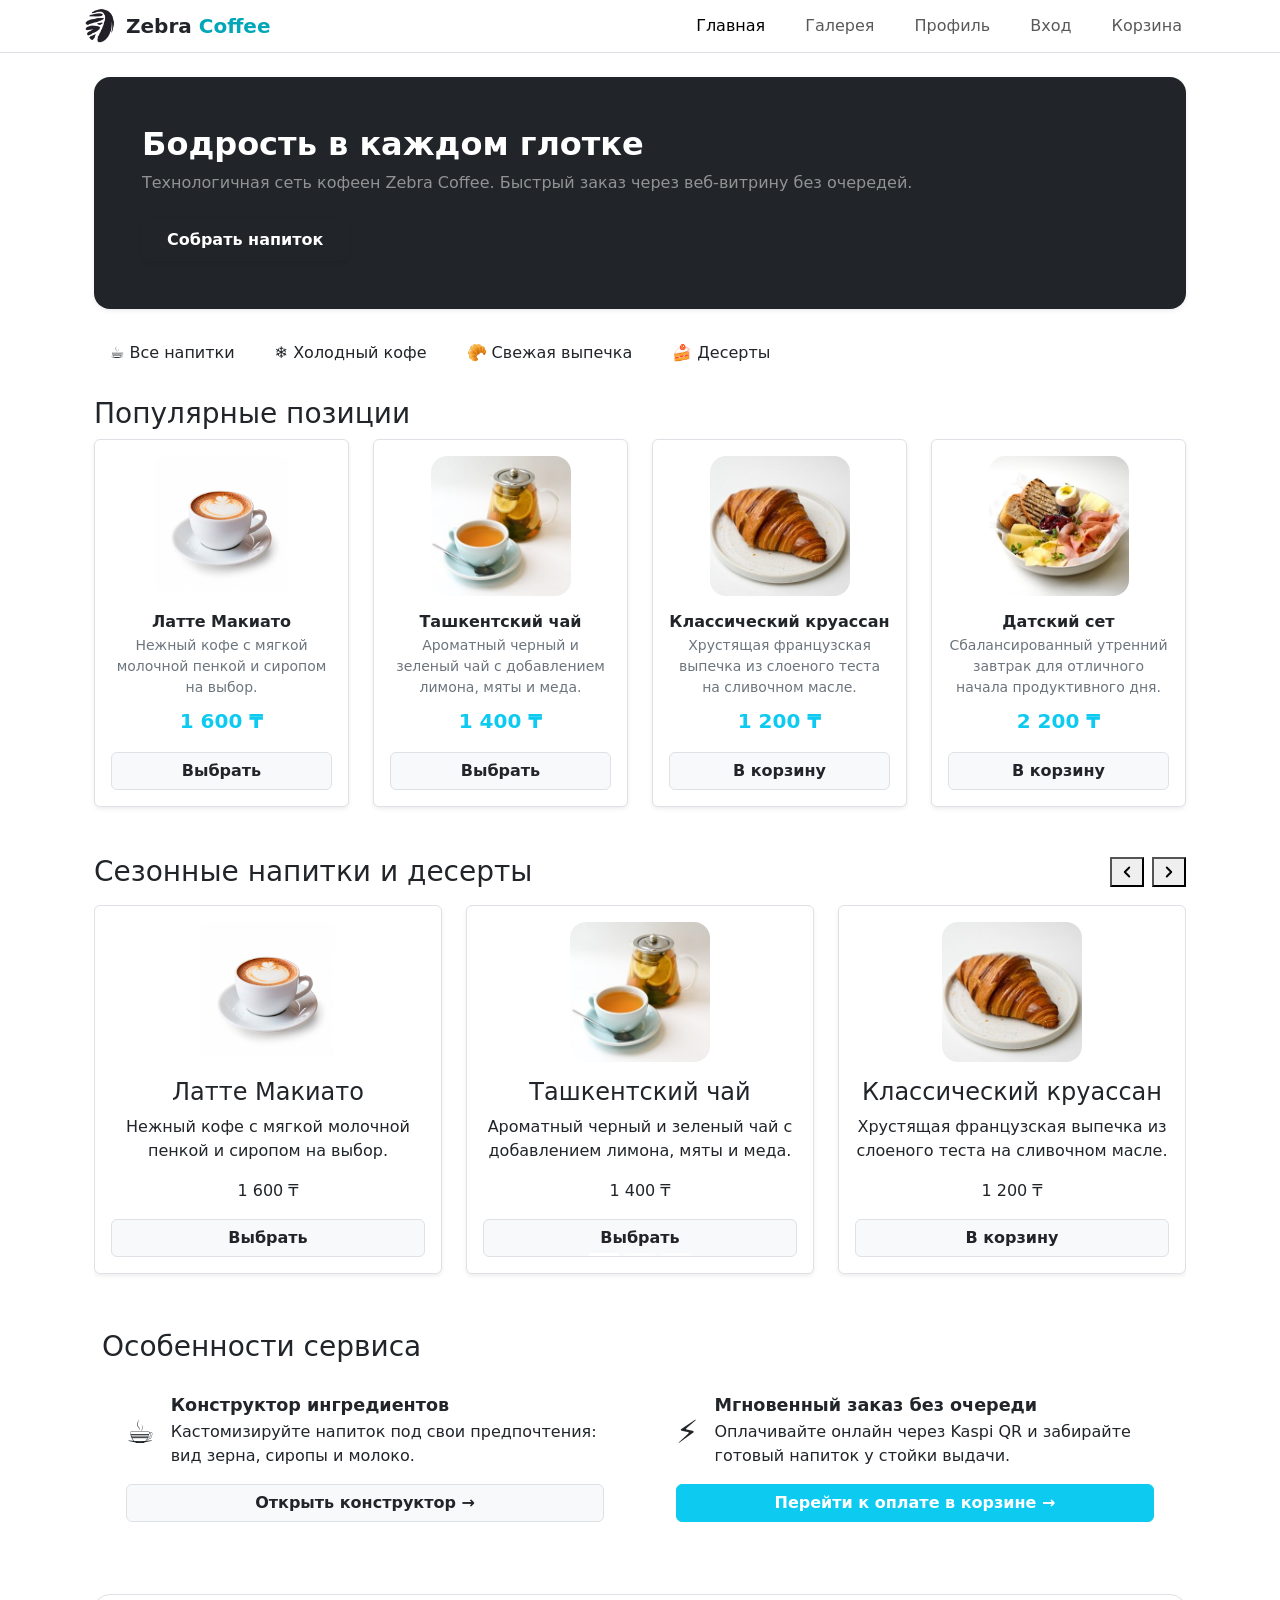
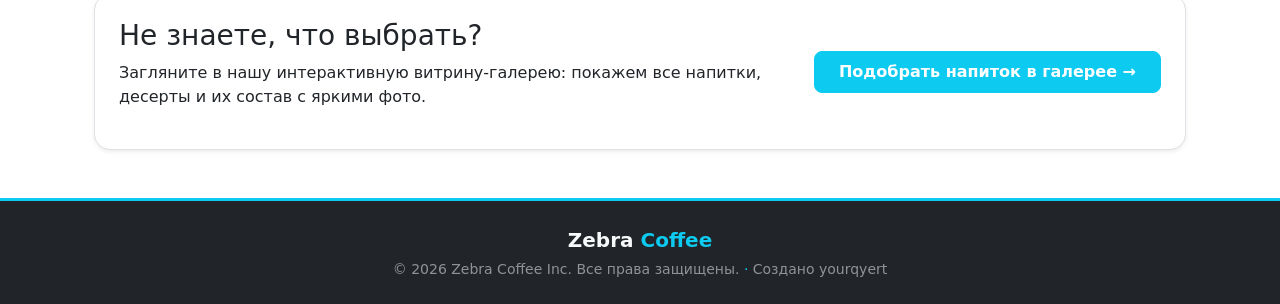
==== index.html @ 5ee05121 "assignment 3 fix" ====
<!DOCTYPE html>
<html lang="ru">
<head>
    <meta charset="UTF-8">
    <meta name="viewport" content="width=device-width, initial-scale=1.0">
    <title>Zebra Coffee — Главная</title>
    <link href="https://cdn.jsdelivr.net/npm/bootstrap@5.3.3/dist/css/bootstrap.min.css" rel="stylesheet" integrity="sha384-QWTKZyjpPEjISv5WaRU9OFeRpok6YctnYmDr5pNlyT2bRjXh0JMhjY6hW+ALEwIH" crossorigin="anonymous">
    <link rel="stylesheet" href="additional.css">
</head>
<body>

<div class="page-grid-layout d-flex flex-column min-vh-100">
    <header id="main-header" class="navbar navbar-expand-lg bg-white border-bottom py-2 px-3 px-lg-4 sticky-top z-3">
        <div class="container d-flex justify-content-between align-items-center">
            <a href="index.html" class="logo d-inline-flex align-items-center gap-2 text-decoration-none text-dark">
                <img class="logo" src="assets/logo.png" alt="logo" width="36" height="36" style="object-fit: contain;">
                <h1 class="h5 mb-0 fw-bold">Zebra <span style="color: #01a6b8;">Coffee</span></h1>
            </a>

            <button class="navbar-toggler p-2" type="button" data-bs-toggle="collapse" data-bs-target="#mainNavCollapse" aria-controls="mainNavCollapse" aria-expanded="false" aria-label="Переключить навигацию">
                <span class="navbar-toggler-icon"></span>
            </button>

            <nav class="nav-menu collapse navbar-collapse flex-grow-0" id="mainNavCollapse">
                <ul class="navbar-nav d-flex flex-column flex-lg-row gap-1 gap-lg-2 list-unstyled mb-0 align-items-lg-center pt-2 pt-lg-0">
                    <li class="nav-item"><a href="index.html" class="nav-link active px-3 py-1 rounded-pill">Главная</a></li>
                    <li class="nav-item"><a href="gallery.html" class="nav-link px-3 py-1 rounded-pill">Галерея</a></li>
                    <li class="nav-item"><a href="profile.html" class="nav-link px-3 py-1 rounded-pill">Профиль</a></li>
                    <li class="nav-item"><a href="component/auth.html" class="nav-link px-3 py-1 rounded-pill">Вход</a></li>
                    <li class="nav-item"><a href="profile/cart.html" class="nav-link px-3 py-1 rounded-pill">Корзина</a></li>
                </ul>
            </nav>
        </div>
    </header>

    

    <main class="main-content container py-4 px-3 px-md-4 flex-grow-1">
        <section class="hero-banner p-4 p-md-5 mb-4 rounded-4 bg-dark text-white shadow-sm">
            <h2 class="text-white fw-bold mb-2">Бодрость в каждом глотке</h2>
            <p class="text-white-50 mb-4">Технологичная сеть кофеен Zebra Coffee. Быстрый заказ через веб-витрину без очередей.</p>
            <button type="button" class="btn hero-btn-info text-white fw-bold px-4 py-2 rounded-3 shadow-sm" data-bs-toggle="modal" data-bs-target="#orderModal">Собрать напиток</button>
        </section>

        <div class="btn-group category-chips flex-wrap gap-2 mb-4" role="group" aria-label="Категории меню">
            <input type="radio" class="btn-check" name="category-radio" id="cat-all" autocomplete="off" checked>
            <label class="btn-outline-dark rounded-pill px-3 py-2 btn-chip" for="cat-all">☕ Все напитки</label>

            <input type="radio" class="btn-check" name="category-radio" id="cat-cold" autocomplete="off">
            <label class="btn-outline-dark rounded-pill px-3 py-2 btn-chip" for="cat-cold">❄️ Холодный кофе</label>

            <input type="radio" class="btn-check" name="category-radio" id="cat-bakery" autocomplete="off">
            <label class="btn-outline-dark rounded-pill px-3 py-2 btn-chip" for="cat-bakery">🥐 Свежая выпечка</label>

            <input type="radio" class="btn-check" name="category-radio" id="cat-dessert" autocomplete="off">
            <label class="btn-outline-dark rounded-pill px-3 py-2 btn-chip" for="cat-dessert">🍰 Десерты</label>
        </div>

        <h3 class="section-title">Популярные позиции</h3>

        <section class="cards-flex-row row g-4 mb-5">
            <div class="col-lg-3 col-md-6 col-12 d-flex">
                <div class="product-card card h-100 w-100 p-3 text-center border shadow-sm">
                    <img src="assets/latte.jpeg" alt="Латте" class="card-img-top mx-auto mb-3 rounded-4" style="width: 140px; height: 140px; object-fit: cover;">
                    <div class="card-content card-body p-0 d-flex flex-column">
                        <h4 class="card-title fs-6 fw-bold mb-1">Латте Макиато</h4>
                        <p class="card-text description text-secondary small mb-2">Нежный кофе с мягкой молочной пенкой и сиропом на выбор.</p>
                        <p class="price fw-bold text-info fs-5 mt-auto mb-3">1 600 ₸</p>
                    </div>
                    <button type="button" class="btn btn-light border text-dark fw-bold btn-secondary btn-light border text-dark fw-bold w-100" data-bs-toggle="modal" data-bs-target="#orderModal">Выбрать</button>
                </div>
            </div>

            <div class="col-lg-3 col-md-6 col-12 d-flex">
                <div class="product-card card h-100 w-100 p-3 text-center border shadow-sm">
                    <img src="assets/tashkent-tea.jpeg" alt="Ташкентский чай" class="card-img-top mx-auto mb-3 rounded-4" style="width: 140px; height: 140px; object-fit: cover;">
                    <div class="card-content card-body p-0 d-flex flex-column">
                        <h4 class="card-title fs-6 fw-bold mb-1">Ташкентский чай</h4>
                        <p class="card-text description text-secondary small mb-2">Ароматный черный и зеленый чай с добавлением лимона, мяты и меда.</p>
                        <p class="price fw-bold text-info fs-5 mt-auto mb-3">1 400 ₸</p>
                    </div>
                    <button type="button" class="btn btn-light border text-dark fw-bold btn-secondary btn-light border text-dark fw-bold w-100" data-bs-toggle="modal" data-bs-target="#orderModal">Выбрать</button>
                </div>
            </div>

            <div class="col-lg-3 col-md-6 col-12 d-flex">
                <div class="product-card card h-100 w-100 p-3 text-center border shadow-sm">
                    <img src="assets/kruassan.jpeg" alt="Круассан" class="card-img-top mx-auto mb-3 rounded-4" style="width: 140px; height: 140px; object-fit: cover;">
                    <div class="card-content card-body p-0 d-flex flex-column">
                        <h4 class="card-title fs-6 fw-bold mb-1">Классический круассан</h4>
                        <p class="card-text description text-secondary small mb-2">Хрустящая французская выпечка из слоеного теста на сливочном масле.</p>
                        <p class="price fw-bold text-info fs-5 mt-auto mb-3">1 200 ₸</p>
                    </div>
                    <a href="profile/cart.html" class="btn btn-light border text-dark fw-bold btn-secondary btn-light border text-dark fw-bold w-100">В корзину</a>
                </div>
            </div>

            <div class="col-lg-3 col-md-6 col-12 d-flex">
                <div class="product-card card h-100 w-100 p-3 text-center border shadow-sm">
                    <img src="assets/breakfast1.jpeg" alt="Завтрак" class="card-img-top mx-auto mb-3 rounded-4" style="width: 140px; height: 140px; object-fit: cover;">
                    <div class="card-content card-body p-0 d-flex flex-column">
                        <h4 class="card-title fs-6 fw-bold mb-1">Датский сет</h4>
                        <p class="card-text description text-secondary small mb-2">Сбалансированный утренний завтрак для отличного начала продуктивного дня.</p>
                        <p class="price fw-bold text-info fs-5 mt-auto mb-3">2 200 ₸</p>
                    </div>
                    <a href="profile/cart.html" class="btn btn-light border text-dark fw-bold btn-secondary btn-light border text-dark fw-bold w-100">В корзину</a>
                </div>
            </div>
        </section>

        <section class="mb-5">
            <div class="d-flex justify-content-between align-items-center mb-3">
                <h3 class="section-title mb-0">Сезонные напитки и десерты</h3>
                <div class="d-flex gap-2">
                    <button class="btn-carousel-arrow" type="button" data-bs-target="#coffeeCarousel" data-bs-slide="prev" aria-label="Предыдущий слайд">
                        <svg width="18" height="18" viewBox="0 0 24 24" fill="none" stroke="currentColor" stroke-width="2.5" stroke-linecap="round" stroke-linejoin="round"><path d="m15 18-6-6 6-6"/></svg>
                    </button>
                    <button class="btn-carousel-arrow" type="button" data-bs-target="#coffeeCarousel" data-bs-slide="next" aria-label="Следующий слайд">
                        <svg width="18" height="18" viewBox="0 0 24 24" fill="none" stroke="currentColor" stroke-width="2.5" stroke-linecap="round" stroke-linejoin="round"><path d="m9 18 6-6-6-6"/></svg>
                    </button>
                </div>
            </div>

            <div id="coffeeCarousel" class="carousel slide" data-bs-ride="carousel">
                <div class="carousel-inner">
                    <div class="carousel-item active pb-2">
                        <div class="row g-4">
                            <div class="col-lg-4 col-md-6 col-sm-12">
                                <div class="product-card card h-100 w-100 card h-100 w-100 p-3 text-center border shadow-sm">
                                    <img src="assets/latte.jpeg" alt="Латте Макиато" class="card-img-top mx-auto mb-3 rounded-4" style="width: 140px; height: 140px; object-fit: cover;">
                                    <div class="card-content">
                                        <h4>Латте Макиато</h4>
                                        <p class="description">Нежный кофе с мягкой молочной пенкой и сиропом на выбор.</p>
                                        <p class="price">1 600 ₸</p>
                                    </div>
                                    <button type="button" class="btn-light border text-dark fw-bold btn-secondary btn w-100" data-bs-toggle="modal" data-bs-target="#orderModal">Выбрать</button>
                                </div>
                            </div>
                            <div class="col-lg-4 col-md-6 col-sm-12">
                                <div class="product-card card h-100 w-100 card h-100 w-100 p-3 text-center border shadow-sm">
                                    <img src="assets/tashkent-tea.jpeg" alt="Ташкентский чай" class="card-img-top mx-auto mb-3 rounded-4" style="width: 140px; height: 140px; object-fit: cover;">
                                    <div class="card-content">
                                        <h4>Ташкентский чай</h4>
                                        <p class="description">Ароматный черный и зеленый чай с добавлением лимона, мяты и меда.</p>
                                        <p class="price">1 400 ₸</p>
                                    </div>
                                    <button type="button" class="btn-light border text-dark fw-bold btn-secondary btn w-100" data-bs-toggle="modal" data-bs-target="#orderModal">Выбрать</button>
                                </div>
                            </div>
                            <div class="col-lg-4 col-md-6 col-sm-12">
                                <div class="product-card card h-100 w-100 card h-100 w-100 p-3 text-center border shadow-sm">
                                    <img src="assets/kruassan.jpeg" alt="Классический круассан" class="card-img-top mx-auto mb-3 rounded-4" style="width: 140px; height: 140px; object-fit: cover;">
                                    <div class="card-content">
                                        <h4>Классический круассан</h4>
                                        <p class="description">Хрустящая французская выпечка из слоеного теста на сливочном масле.</p>
                                        <p class="price">1 200 ₸</p>
                                    </div>
                                    <a href="profile/cart.html" class="btn-light border text-dark fw-bold btn-secondary btn w-100">В корзину</a>
                                </div>
                            </div>
                        </div>
                    </div>

                    <div class="carousel-item pb-2">
                        <div class="row g-4">
                            <div class="col-lg-4 col-md-6 col-sm-12">
                                <div class="product-card card h-100 w-100 card h-100 w-100 p-3 text-center border shadow-sm">
                                    <img src="assets/breakfast1.jpeg" alt="Датский сет" class="card-img-top mx-auto mb-3 rounded-4" style="width: 140px; height: 140px; object-fit: cover;">
                                    <div class="card-content">
                                        <h4>Датский сет</h4>
                                        <p class="description">Сбалансированный утренний завтрак для отличного начала продуктивного дня.</p>
                                        <p class="price">2 200 ₸</p>
                                    </div>
                                    <a href="profile/cart.html" class="btn-light border text-dark fw-bold btn-secondary btn w-100">В корзину</a>
                                </div>
                            </div>
                            <div class="col-lg-4 col-md-6 col-sm-12">
                                <div class="product-card card h-100 w-100 card h-100 w-100 p-3 text-center border shadow-sm">
                                    <img src="assets/cappucino.jpeg" alt="Капучино Классик" class="card-img-top mx-auto mb-3 rounded-4" style="width: 140px; height: 140px; object-fit: cover;">
                                    <div class="card-content">
                                        <h4>Капучино Классик</h4>
                                        <p class="description">Глянцевая молочная пена и насыщенный эспрессо из 100% арабики.</p>
                                        <p class="price">1 500 ₸</p>
                                    </div>
                                    <button type="button" class="btn-light border text-dark fw-bold btn-secondary btn w-100" data-bs-toggle="modal" data-bs-target="#orderModal">Выбрать</button>
                                </div>
                            </div>
                            <div class="col-lg-4 col-md-6 col-sm-12">
                                <div class="product-card card h-100 w-100 card h-100 w-100 p-3 text-center border shadow-sm">
                                    <img src="assets/berry-tea.jpeg" alt="Ягодный чай" class="card-img-top mx-auto mb-3 rounded-4" style="width: 140px; height: 140px; object-fit: cover;">
                                    <div class="card-content">
                                        <h4>Ягодный чай</h4>
                                        <p class="description">Согревающий витаминный сбор из ягодного пюре с бадьяном и корицей.</p>
                                        <p class="price">1 500 ₸</p>
                                    </div>
                                    <button type="button" class="btn-light border text-dark fw-bold btn-secondary btn w-100" data-bs-toggle="modal" data-bs-target="#orderModal">Выбрать</button>
                                </div>
                            </div>
                        </div>
                    </div>

                    <div class="carousel-item pb-2">
                        <div class="row g-4">
                            <div class="col-lg-4 col-md-6 col-sm-12">
                                <div class="product-card card h-100 w-100 card h-100 w-100 p-3 text-center border shadow-sm">
                                    <img src="assets/flat-white.jpeg" alt="Флэт Уайт" class="card-img-top mx-auto mb-3 rounded-4" style="width: 140px; height: 140px; object-fit: cover;">
                                    <div class="card-content">
                                        <h4>Флэт Уайт</h4>
                                        <p class="description">Двойной ристретто с шелковистой текстурой молока для ценителей вкуса.</p>
                                        <p class="price">1 700 ₸</p>
                                    </div>
                                    <button type="button" class="btn-light border text-dark fw-bold btn-secondary btn w-100" data-bs-toggle="modal" data-bs-target="#orderModal">Выбрать</button>
                                </div>
                            </div>
                            <div class="col-lg-4 col-md-6 col-sm-12">
                                <div class="product-card card h-100 w-100 card h-100 w-100 p-3 text-center border shadow-sm">
                                    <img src="assets/sandwich.jpeg" alt="Сэндвич с индейкой" class="card-img-top mx-auto mb-3 rounded-4" style="width: 140px; height: 140px; object-fit: cover;">
                                    <div class="card-content">
                                        <h4>Сэндвич с индейкой</h4>
                                        <p class="description">Хрустящая чиабатта с нежным филе индейки, томатами и сыром моцарелла.</p>
                                        <p class="price">1 800 ₸</p>
                                    </div>
                                    <a href="profile/cart.html" class="btn-light border text-dark fw-bold btn-secondary btn w-100">В корзину</a>
                                </div>
                            </div>
                            <div class="col-lg-4 col-md-6 col-sm-12">
                                <div class="product-card card h-100 w-100 card h-100 w-100 p-3 text-center border shadow-sm">
                                    <img src="assets/cheesecake.jpg" alt="Чизкейк Нью-Йорк" class="card-img-top mx-auto mb-3 rounded-4" style="width: 140px; height: 140px; object-fit: cover;">
                                    <div class="card-content">
                                        <h4>Чизкейк Нью-Йорк</h4>
                                        <p class="description">Классический сливочный десерт на песочной основе с малиновым кули.</p>
                                        <p class="price">1 600 ₸</p>
                                    </div>
                                    <a href="profile/cart.html" class="btn-light border text-dark fw-bold btn-secondary btn w-100">В корзину</a>
                                </div>
                            </div>
                        </div>
                    </div>
                </div>

                <div class="carousel-indicators carousel-stripes">
                    <button type="button" data-bs-target="#coffeeCarousel" data-bs-slide-to="0" class="active" aria-current="true" aria-label="Слайд 1"></button>
                    <button type="button" data-bs-target="#coffeeCarousel" data-bs-slide-to="1" aria-label="Слайд 2"></button>
                    <button type="button" data-bs-target="#coffeeCarousel" data-bs-slide-to="2" aria-label="Слайд 3"></button>
                </div>

                <button class="carousel-control-prev visually-hidden" type="button" data-bs-target="#coffeeCarousel" data-bs-slide="prev">
                    <span class="carousel-control-prev-icon" aria-hidden="true"></span>
                    <span class="visually-hidden">Предыдущий</span>
                </button>
                <button class="carousel-control-next visually-hidden" type="button" data-bs-target="#coffeeCarousel" data-bs-slide="next">
                    <span class="carousel-control-next-icon" aria-hidden="true"></span>
                    <span class="visually-hidden">Следующий</span>
                </button>
            </div>
        </section>

        <section class="mb-5 mt-lg-4 px-sm-2">
            <h3 class="section-title">Особенности сервиса</h3>
            <div class="row g-4">
                <div class="col-lg-6 col-md-12">
                    <div class="product-card text-start p-4 d-flex flex-column justify-content-between">
                        <div class="d-flex align-items-center gap-3 mb-3">
                            <span style="font-size: 2rem;">☕</span>
                            <div>
                                <h4 class="mb-1" style="font-size: 1.1rem; font-weight: 700;">Конструктор ингредиентов</h4>
                                <p class="description mb-0">Кастомизируйте напиток под свои предпочтения: вид зерна, сиропы и молоко.</p>
                            </div>
                        </div>
                        <button type="button" class="btn-light border text-dark fw-bold btn-secondary btn w-100" data-bs-toggle="modal" data-bs-target="#orderModal">Открыть конструктор →</button>
                    </div>
                </div>

                <div class="col-lg-6 col-md-12">
                    <div class="product-card text-start p-4 d-flex flex-column justify-content-between">
                        <div class="d-flex align-items-center gap-3 mb-3">
                            <span style="font-size: 2rem;">⚡</span>
                            <div>
                                <h4 class="mb-1" style="font-size: 1.1rem; font-weight: 700;">Мгновенный заказ без очереди</h4>
                                <p class="description mb-0">Оплачивайте онлайн через Kaspi QR и забирайте готовый напиток у стойки выдачи.</p>
                            </div>
                        </div>
                        <a href="profile/cart.html" class="btn btn-info text-white fw-bold btn-primary" style="display: block; text-align: center;">Перейти к оплате в корзине →</a>
                    </div>
                </div>
            </div>
        </section>

        <section class="help-choice-banner card p-4 mb-4 border rounded-4 d-flex flex-column flex-md-row justify-content-between align-items-md-center gap-3 bg-white shadow-sm">
            <div class="choice-text">
                <h3>Не знаете, что выбрать?</h3>
                <p>Загляните в нашу интерактивную витрину-галерею: покажем все напитки, десерты и их состав с яркими фото.</p>
            </div>
            <a href="gallery.html" class="btn btn-info text-white fw-bold px-4 py-2 rounded-3 text-nowrap">Подобрать напиток в галерее →</a>
        </section>
    </main>

    <footer id="main-footer" class="mt-auto bg-dark text-light border-top border-info border-3 py-4">
        <div class="container text-center">
            <p class="mb-1 fw-bold fs-5">Zebra <span class="text-info">Coffee</span></p>
            <p class="small text-white-50 mb-0">&copy; 2026 Zebra Coffee Inc. Все права защищены. <span class="text-info">·</span> Создано yourqyert</p>
        </div>
    </footer>
</div>

<div class="modal fade" id="orderModal" tabindex="-1" aria-labelledby="orderModalLabel" aria-hidden="true">
    <div class="modal-dialog modal-dialog-centered">
        <div class="modal-content border-0 shadow-lg" style="border-radius: 24px; padding: 1.5rem; background: #ffffff;">
            <div class="modal-header border-0 pb-0">
                <h4 class="modal-title fw-bold" id="orderModalLabel" style="font-size: 1.3rem; color: #111111;">Конструктор напитка</h4>
                <button type="button" class="btn-close" data-bs-dismiss="modal" aria-label="Закрыть"></button>
            </div>
            <div class="modal-body pt-3">
                <form id="quick-order-form" action="profile/cart.html" method="get">
                    <div class="mb-3">
                        <label for="clientNameInput" class="form-label" style="font-size: 0.85rem; font-weight: 600; color: #333;">Ваше имя:</label>
                        <div class="input-group">
                            <span class="input-group-text">
                                <svg width="18" height="18" viewBox="0 0 24 24" fill="#5c56b6"><path d="M12 12c2.21 0 4-1.79 4-4s-1.79-4-4-4-4 1.79-4 4 1.79 4 4 4zm0 2c-2.67 0-8 1.34-8 4v2h16v-2c0-2.66-5.33-4-8-4z"/></svg>
                            </span>
                            <input type="text" id="clientNameInput" name="client-name" class="form-control" placeholder="Биржан" value="Биржан" required>
                        </div>
                    </div>

                    <div class="mb-3">
                        <label for="drinkSelect" class="form-label" style="font-size: 0.85rem; font-weight: 600; color: #333;">Выберите напиток:</label>
                        <select id="drinkSelect" name="drink" class="form-select" style="border-radius: 14px; border-color: #e2e4e8;">
                            <option value="latte">Латте Макиато (1 600 ₸)</option>
                            <option value="cappuccino">Капучино Классик (1 500 ₸)</option>
                            <option value="tea">Ташкентский чай (1 400 ₸)</option>
                            <option value="flatwhite">Флэт Уайт (1 700 ₸)</option>
                            <option value="berrytea">Ягодный авторский чай (1 500 ₸)</option>
                        </select>
                    </div>

                    <div class="mb-3">
                        <label class="form-label d-block" style="font-size: 0.85rem; font-weight: 600; color: #333;">Размер чашки:</label>
                        <div class="d-flex gap-3">
                            <div class="form-check">
                                <input class="form-check-input" type="radio" name="cup-size" id="radioSizeS" value="s" checked>
                                <label class="form-check-label" for="radioSizeS" style="font-size: 0.85rem;">S (250 мл)</label>
                            </div>
                            <div class="form-check">
                                <input class="form-check-input" type="radio" name="cup-size" id="radioSizeM" value="m">
                                <label class="form-check-label" for="radioSizeM" style="font-size: 0.85rem;">M (350 мл)</label>
                            </div>
                            <div class="form-check">
                                <input class="form-check-input" type="radio" name="cup-size" id="radioSizeL" value="l">
                                <label class="form-check-label" for="radioSizeL" style="font-size: 0.85rem;">L (450 мл)</label>
                            </div>
                        </div>
                    </div>

                    <div class="mb-3">
                        <label class="form-label d-block" style="font-size: 0.85rem; font-weight: 600; color: #333;">Дополнительные опции:</label>
                        <div class="d-flex flex-column gap-2">
                            <div class="form-check">
                                <input class="form-check-input" type="checkbox" id="checkSyrup" name="syrup" value="vanilla">
                                <label class="form-check-label" for="checkSyrup" style="font-size: 0.85rem;">Ванильный сироп (+250 ₸)</label>
                            </div>
                            <div class="form-check">
                                <input class="form-check-input" type="checkbox" id="checkMilk" name="milk" value="oat">
                                <label class="form-check-label" for="checkMilk" style="font-size: 0.85rem;">Овсяное молоко (+300 ₸)</label>
                            </div>
                            <div class="form-check">
                                <input class="form-check-input" type="checkbox" id="checkShot" name="shot" value="extra">
                                <label class="form-check-label" for="checkShot" style="font-size: 0.85rem;">Дополнительный эспрессо-шот (+250 ₸)</label>
                            </div>
                        </div>
                    </div>

                    <div class="mb-4">
                        <label for="orderComment" class="form-label" style="font-size: 0.85rem; font-weight: 600; color: #333;">Пожелания бариста:</label>
                        <textarea id="orderComment" name="comment" rows="2" class="form-control" placeholder="Не слишком горячий, без сахара..." style="border-radius: 14px; border-color: #e2e4e8; font-size: 0.85rem;"></textarea>
                    </div>

                    <button type="submit" class="btn btn-info text-white fw-bold btn-primary" style="width: 100%;">Перейти к оформлению заказа →</button>
                </form>
            </div>
        </div>
    </div>
</div>

<script src="https://cdn.jsdelivr.net/npm/bootstrap@5.3.3/dist/js/bootstrap.bundle.min.js" integrity="sha384-YvpcrYf0tY3lHB60NNkmXc5s9fDVZLESaAA55NDzOxhy9GkcIdslK1eN7N6jIeHz" crossorigin="anonymous"></script>

</body>
</html>
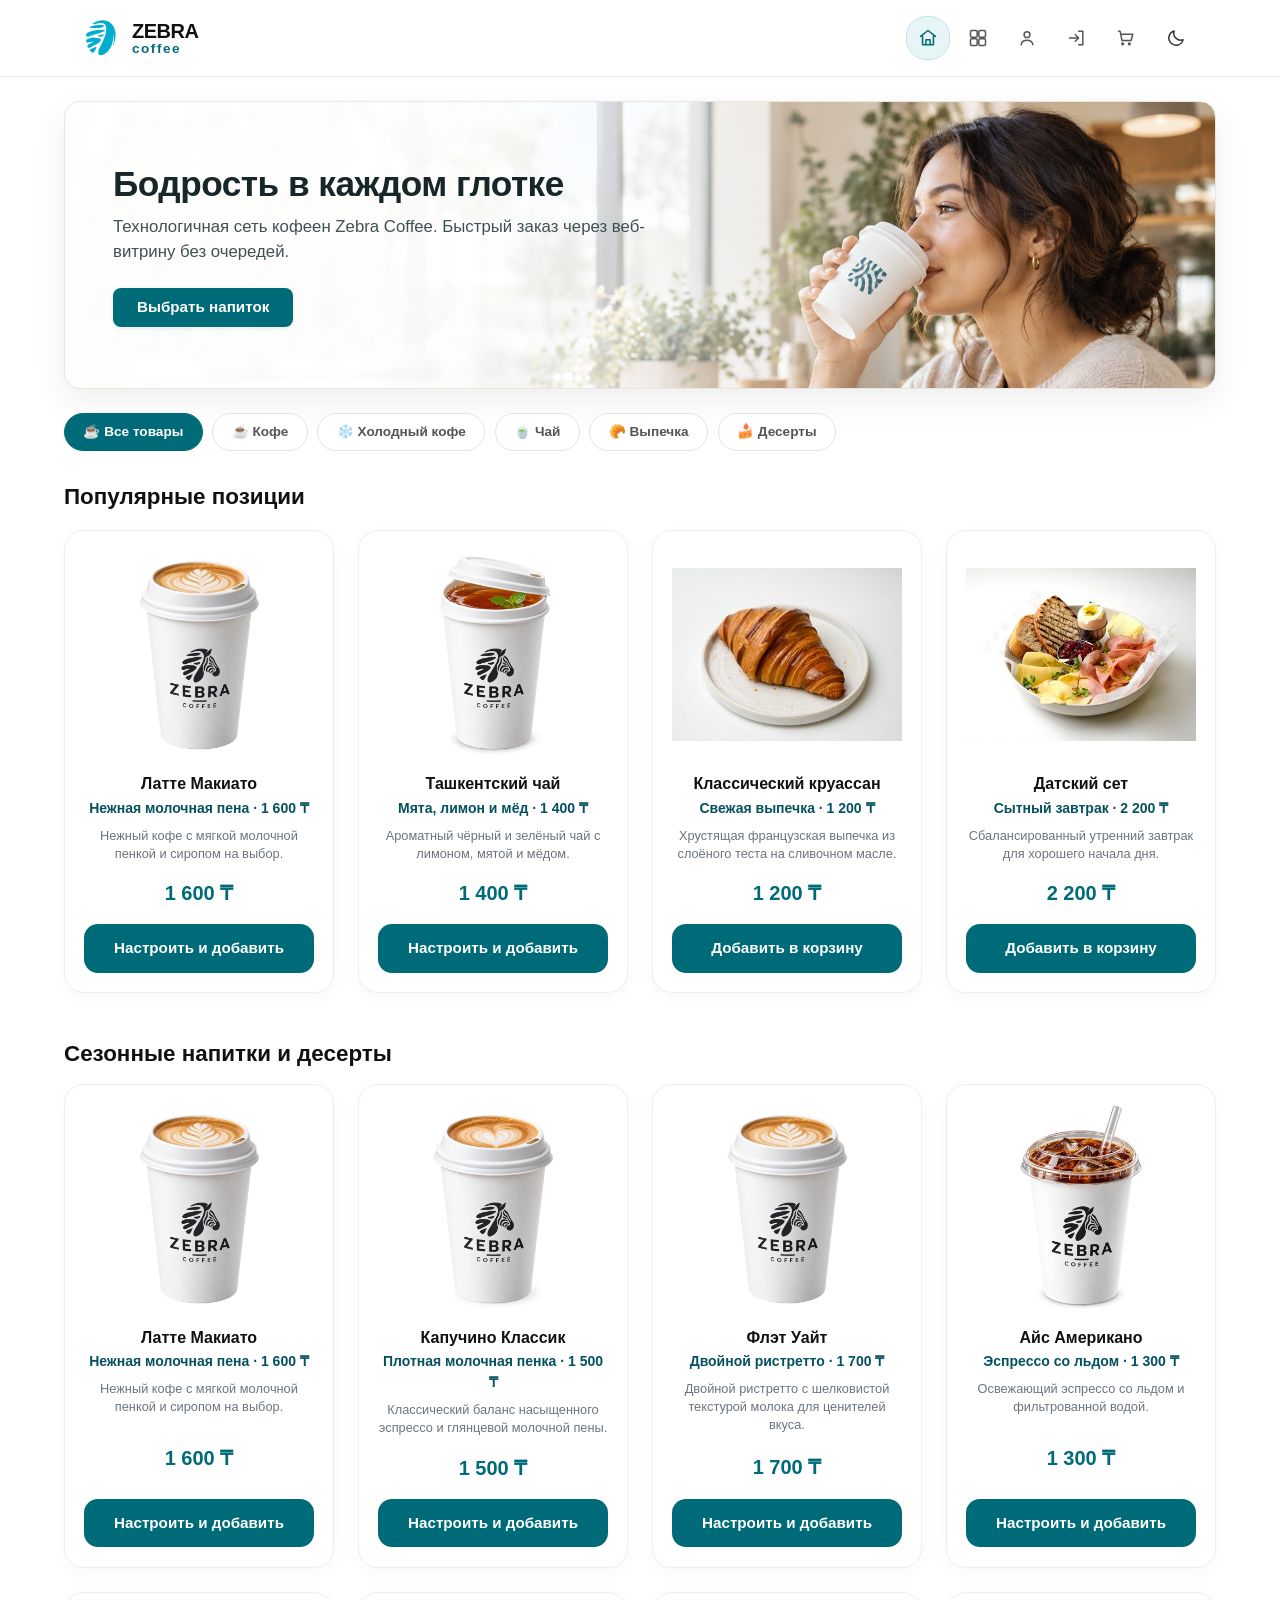
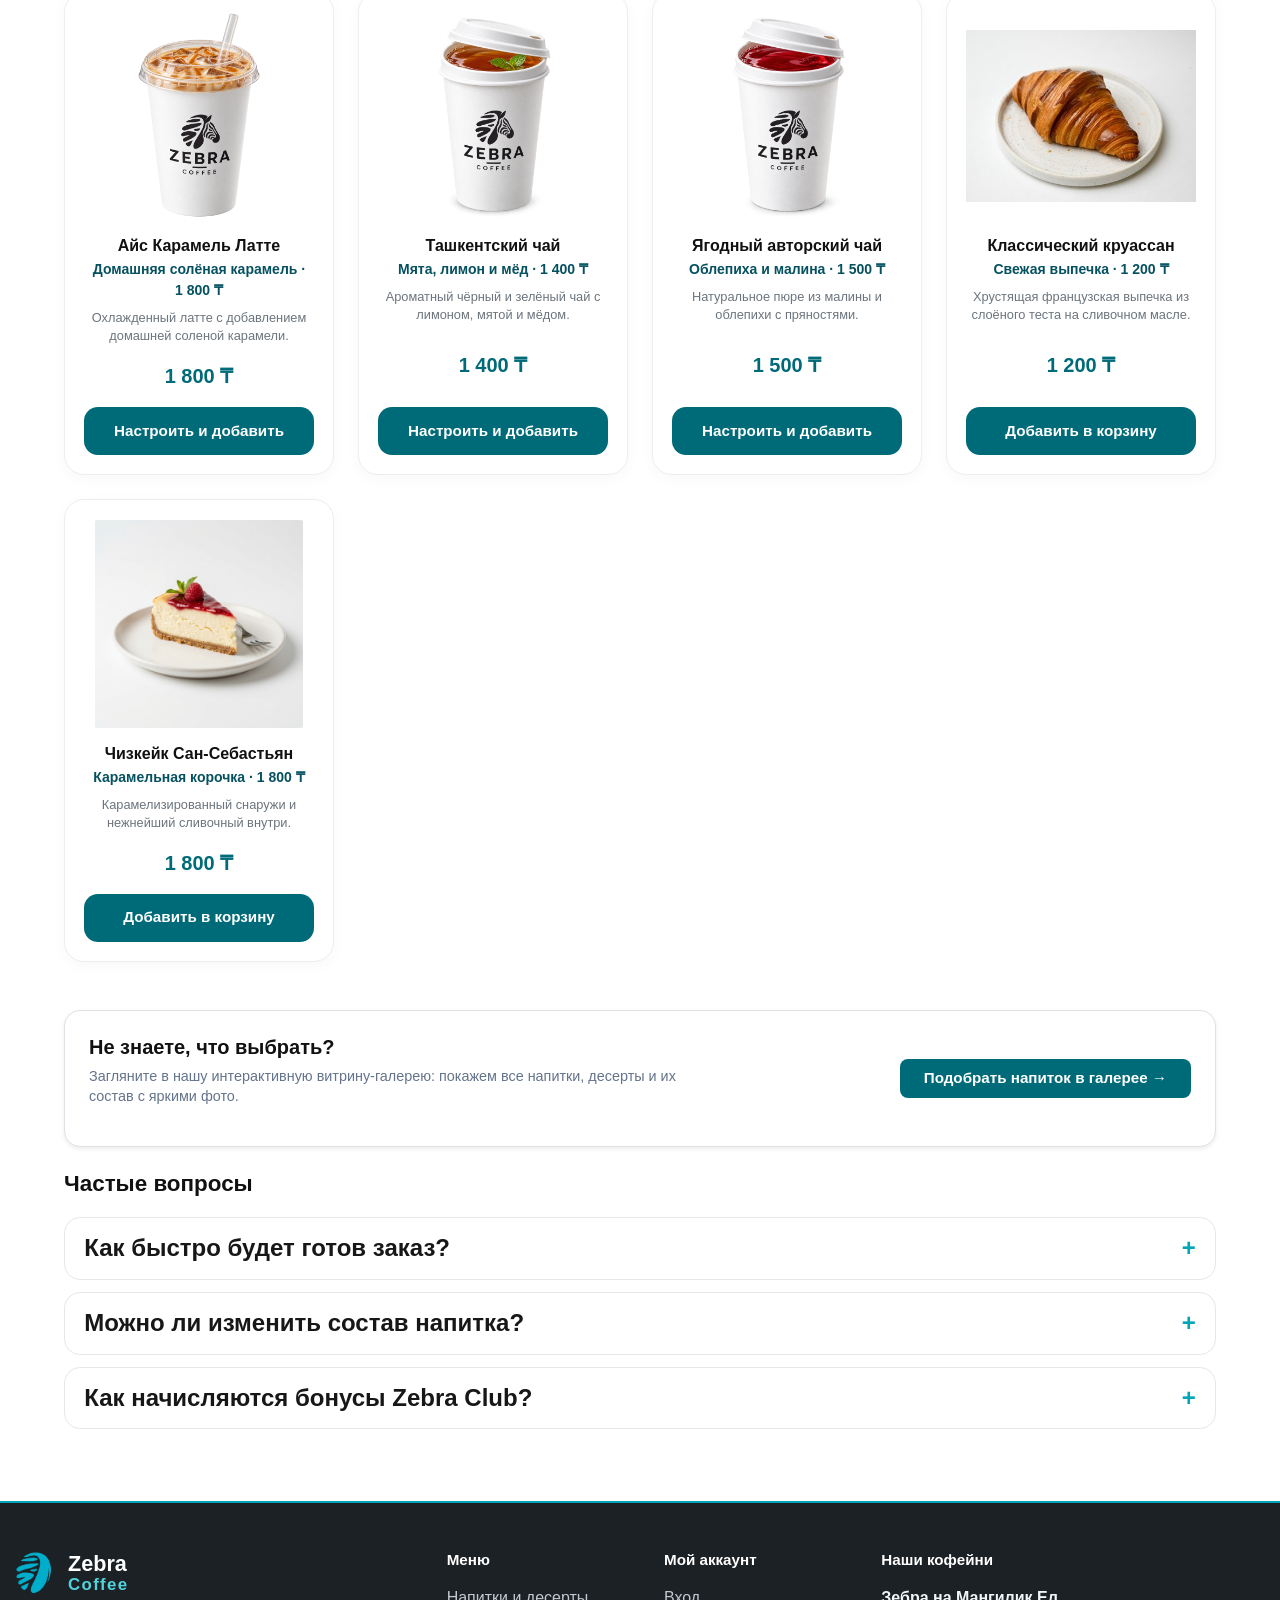
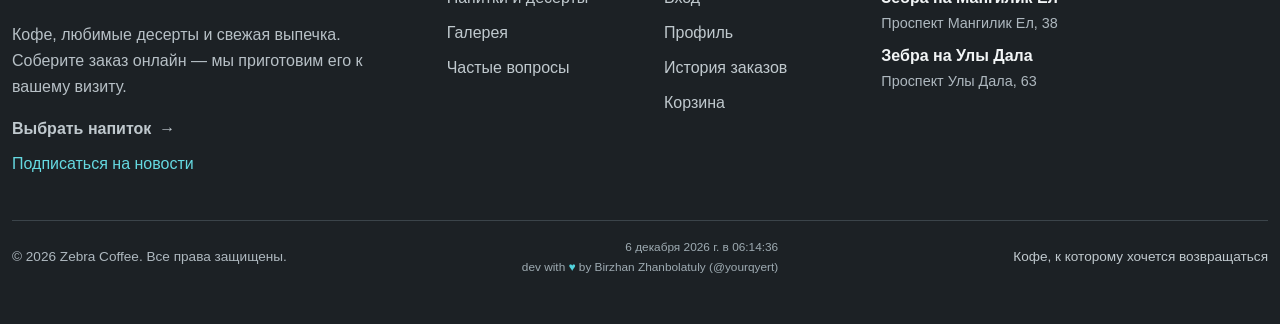
==== commit 13181766: "assignment 4" ====
--- a/index.html
+++ b/index.html
@@ -1,11 +1,14 @@
 <!DOCTYPE html>
-<html lang="ru">
+<html lang="ru" data-bs-theme="light">
 <head>
     <meta charset="UTF-8">
     <meta name="viewport" content="width=device-width, initial-scale=1.0">
     <title>Zebra Coffee — Главная</title>
     <link href="https://cdn.jsdelivr.net/npm/bootstrap@5.3.3/dist/css/bootstrap.min.css" rel="stylesheet" integrity="sha384-QWTKZyjpPEjISv5WaRU9OFeRpok6YctnYmDr5pNlyT2bRjXh0JMhjY6hW+ALEwIH" crossorigin="anonymous">
     <link rel="stylesheet" href="additional.css">
+    <link rel="stylesheet" href="assignment4.css?v=20261019-nav-labels-1">
+    <script src="assignment4.js"></script>
+    <script src="products.js?v=20261019-gallery-fix-3"></script>
 </head>
 <body>
 
@@ -23,11 +26,12 @@
 
             <nav class="nav-menu collapse navbar-collapse flex-grow-0" id="mainNavCollapse">
                 <ul class="navbar-nav d-flex flex-column flex-lg-row gap-1 gap-lg-2 list-unstyled mb-0 align-items-lg-center pt-2 pt-lg-0">
-                    <li class="nav-item"><a href="index.html" class="nav-link active px-3 py-1 rounded-pill">Главная</a></li>
-                    <li class="nav-item"><a href="gallery.html" class="nav-link px-3 py-1 rounded-pill">Галерея</a></li>
-                    <li class="nav-item"><a href="profile.html" class="nav-link px-3 py-1 rounded-pill">Профиль</a></li>
-                    <li class="nav-item"><a href="component/auth.html" class="nav-link px-3 py-1 rounded-pill">Вход</a></li>
-                    <li class="nav-item"><a href="profile/cart.html" class="nav-link px-3 py-1 rounded-pill">Корзина</a></li>
+                    <li class="nav-item"><a href="index.html" class="nav-link header-nav-icon-link active" aria-label="Главная"><svg class="header-nav-icon" width="20" height="20" fill="none" stroke="currentColor" stroke-width="1.8" stroke-linecap="round" stroke-linejoin="round" viewBox="0 0 24 24" aria-hidden="true"><path d="m3 10 9-7 9 7M5.5 9v11h13V9M9.5 20v-6h5v6"/></svg><span class="header-nav-label">Главная</span></a></li>
+                    <li class="nav-item"><a href="gallery.html" class="nav-link header-nav-icon-link" aria-label="Галерея"><svg class="header-nav-icon" width="20" height="20" fill="none" stroke="currentColor" stroke-width="1.8" stroke-linecap="round" stroke-linejoin="round" viewBox="0 0 24 24" aria-hidden="true"><rect x="3" y="3" width="8" height="8" rx="1.5"/><rect x="13" y="3" width="8" height="8" rx="1.5"/><rect x="3" y="13" width="8" height="8" rx="1.5"/><rect x="13" y="13" width="8" height="8" rx="1.5"/></svg><span class="header-nav-label">Галерея</span></a></li>
+                    <li class="nav-item"><a href="profile.html" class="nav-link header-nav-icon-link" aria-label="Профиль"><svg class="header-nav-icon" width="20" height="20" fill="none" stroke="currentColor" stroke-width="1.8" stroke-linecap="round" stroke-linejoin="round" viewBox="0 0 24 24" aria-hidden="true"><circle cx="12" cy="8" r="3.5"/><path d="M5 20c.6-3.4 3-5.2 7-5.2s6.4 1.8 7 5.2"/></svg><span class="header-nav-label">Профиль</span></a></li>
+                    <li class="nav-item"><a href="component/auth.html" class="nav-link header-nav-icon-link" aria-label="Вход"><svg class="header-nav-icon" width="20" height="20" fill="none" stroke="currentColor" stroke-width="1.8" stroke-linecap="round" stroke-linejoin="round" viewBox="0 0 24 24" aria-hidden="true"><path d="M14 4h5v16h-5M3 12h11m-4-4 4 4-4 4"/></svg><span class="header-nav-label">Вход</span></a></li>
+                    <li class="nav-item"><a href="profile/cart.html" class="nav-link header-nav-icon-link" aria-label="Корзина"><svg class="header-nav-icon" width="20" height="20" fill="none" stroke="currentColor" stroke-width="1.8" stroke-linecap="round" stroke-linejoin="round" viewBox="0 0 24 24" aria-hidden="true"><path d="M3 4h2l2.2 11h10.9l2-7.5H6M9 19a1 1 0 1 0 0 .01M17 19a1 1 0 1 0 0 .01"/></svg><span class="header-nav-label">Корзина</span></a></li>
+                    <li class="nav-item"><button type="button" class="header-theme-toggle" data-theme-toggle aria-label="Включить тёмную тему" aria-pressed="false"><svg data-theme-icon="sun" class="header-nav-icon" width="20" height="20" fill="none" stroke="currentColor" stroke-width="1.8" stroke-linecap="round" stroke-linejoin="round" viewBox="0 0 24 24" aria-hidden="true" hidden><circle cx="12" cy="12" r="4"/><path d="M12 2v2m0 16v2M4.93 4.93l1.42 1.42m11.3 11.3 1.42 1.42M2 12h2m16 0h2M4.93 19.07l1.42-1.42m11.3-11.3 1.42-1.42"/></svg><svg data-theme-icon="moon" class="header-nav-icon" width="20" height="20" fill="none" stroke="currentColor" stroke-width="1.8" stroke-linecap="round" stroke-linejoin="round" viewBox="0 0 24 24" aria-hidden="true"><path d="M20.5 14.2A8.5 8.5 0 0 1 9.8 3.5a8.7 8.7 0 1 0 10.7 10.7Z"/></svg><span class="header-nav-label" data-theme-label>Тема</span></button></li>
                 </ul>
             </nav>
         </div>
@@ -36,255 +40,19 @@
     
 
     <main class="main-content container py-4 px-3 px-md-4 flex-grow-1">
-        <section class="hero-banner p-4 p-md-5 mb-4 rounded-4 bg-dark text-white shadow-sm">
-            <h2 class="text-white fw-bold mb-2">Бодрость в каждом глотке</h2>
-            <p class="text-white-50 mb-4">Технологичная сеть кофеен Zebra Coffee. Быстрый заказ через веб-витрину без очередей.</p>
-            <button type="button" class="btn hero-btn-info text-white fw-bold px-4 py-2 rounded-3 shadow-sm" data-bs-toggle="modal" data-bs-target="#orderModal">Собрать напиток</button>
+        <section class="hero-banner p-4 p-md-5 mb-4 rounded-4 shadow-sm">
+            <h2 class="fw-bold mb-2">Бодрость в каждом глотке</h2>
+            <p class="mb-4">Технологичная сеть кофеен Zebra Coffee. Быстрый заказ через веб-витрину без очередей.</p>
+            <a href="#featured-products" class="btn btn-dark hero-btn-info text-white fw-bold px-4 py-2 rounded-3 shadow-sm">Выбрать напиток</a>
         </section>
 
-        <div class="btn-group category-chips flex-wrap gap-2 mb-4" role="group" aria-label="Категории меню">
-            <input type="radio" class="btn-check" name="category-radio" id="cat-all" autocomplete="off" checked>
-            <label class="btn-outline-dark rounded-pill px-3 py-2 btn-chip" for="cat-all">☕ Все напитки</label>
-
-            <input type="radio" class="btn-check" name="category-radio" id="cat-cold" autocomplete="off">
-            <label class="btn-outline-dark rounded-pill px-3 py-2 btn-chip" for="cat-cold">❄️ Холодный кофе</label>
-
-            <input type="radio" class="btn-check" name="category-radio" id="cat-bakery" autocomplete="off">
-            <label class="btn-outline-dark rounded-pill px-3 py-2 btn-chip" for="cat-bakery">🥐 Свежая выпечка</label>
-
-            <input type="radio" class="btn-check" name="category-radio" id="cat-dessert" autocomplete="off">
-            <label class="btn-outline-dark rounded-pill px-3 py-2 btn-chip" for="cat-dessert">🍰 Десерты</label>
-        </div>
+        <div id="home-product-categories" class="btn-group category-chips flex-wrap gap-2 mb-4" role="group" aria-label="Категории меню" data-category-filters></div>
 
         <h3 class="section-title">Популярные позиции</h3>
 
-        <section class="cards-flex-row row g-4 mb-5">
-            <div class="col-lg-3 col-md-6 col-12 d-flex">
-                <div class="product-card card h-100 w-100 p-3 text-center border shadow-sm">
-                    <img src="assets/latte.jpeg" alt="Латте" class="card-img-top mx-auto mb-3 rounded-4" style="width: 140px; height: 140px; object-fit: cover;">
-                    <div class="card-content card-body p-0 d-flex flex-column">
-                        <h4 class="card-title fs-6 fw-bold mb-1">Латте Макиато</h4>
-                        <p class="card-text description text-secondary small mb-2">Нежный кофе с мягкой молочной пенкой и сиропом на выбор.</p>
-                        <p class="price fw-bold text-info fs-5 mt-auto mb-3">1 600 ₸</p>
-                    </div>
-                    <button type="button" class="btn btn-light border text-dark fw-bold btn-secondary btn-light border text-dark fw-bold w-100" data-bs-toggle="modal" data-bs-target="#orderModal">Выбрать</button>
-                </div>
-            </div>
+        <section id="featured-products" class="cards-flex-row row g-4 mb-5" data-product-list="featured" aria-live="polite"><p>Загрузка меню...</p></section>
 
-            <div class="col-lg-3 col-md-6 col-12 d-flex">
-                <div class="product-card card h-100 w-100 p-3 text-center border shadow-sm">
-                    <img src="assets/tashkent-tea.jpeg" alt="Ташкентский чай" class="card-img-top mx-auto mb-3 rounded-4" style="width: 140px; height: 140px; object-fit: cover;">
-                    <div class="card-content card-body p-0 d-flex flex-column">
-                        <h4 class="card-title fs-6 fw-bold mb-1">Ташкентский чай</h4>
-                        <p class="card-text description text-secondary small mb-2">Ароматный черный и зеленый чай с добавлением лимона, мяты и меда.</p>
-                        <p class="price fw-bold text-info fs-5 mt-auto mb-3">1 400 ₸</p>
-                    </div>
-                    <button type="button" class="btn btn-light border text-dark fw-bold btn-secondary btn-light border text-dark fw-bold w-100" data-bs-toggle="modal" data-bs-target="#orderModal">Выбрать</button>
-                </div>
-            </div>
-
-            <div class="col-lg-3 col-md-6 col-12 d-flex">
-                <div class="product-card card h-100 w-100 p-3 text-center border shadow-sm">
-                    <img src="assets/kruassan.jpeg" alt="Круассан" class="card-img-top mx-auto mb-3 rounded-4" style="width: 140px; height: 140px; object-fit: cover;">
-                    <div class="card-content card-body p-0 d-flex flex-column">
-                        <h4 class="card-title fs-6 fw-bold mb-1">Классический круассан</h4>
-                        <p class="card-text description text-secondary small mb-2">Хрустящая французская выпечка из слоеного теста на сливочном масле.</p>
-                        <p class="price fw-bold text-info fs-5 mt-auto mb-3">1 200 ₸</p>
-                    </div>
-                    <a href="profile/cart.html" class="btn btn-light border text-dark fw-bold btn-secondary btn-light border text-dark fw-bold w-100">В корзину</a>
-                </div>
-            </div>
-
-            <div class="col-lg-3 col-md-6 col-12 d-flex">
-                <div class="product-card card h-100 w-100 p-3 text-center border shadow-sm">
-                    <img src="assets/breakfast1.jpeg" alt="Завтрак" class="card-img-top mx-auto mb-3 rounded-4" style="width: 140px; height: 140px; object-fit: cover;">
-                    <div class="card-content card-body p-0 d-flex flex-column">
-                        <h4 class="card-title fs-6 fw-bold mb-1">Датский сет</h4>
-                        <p class="card-text description text-secondary small mb-2">Сбалансированный утренний завтрак для отличного начала продуктивного дня.</p>
-                        <p class="price fw-bold text-info fs-5 mt-auto mb-3">2 200 ₸</p>
-                    </div>
-                    <a href="profile/cart.html" class="btn btn-light border text-dark fw-bold btn-secondary btn-light border text-dark fw-bold w-100">В корзину</a>
-                </div>
-            </div>
-        </section>
-
-        <section class="mb-5">
-            <div class="d-flex justify-content-between align-items-center mb-3">
-                <h3 class="section-title mb-0">Сезонные напитки и десерты</h3>
-                <div class="d-flex gap-2">
-                    <button class="btn-carousel-arrow" type="button" data-bs-target="#coffeeCarousel" data-bs-slide="prev" aria-label="Предыдущий слайд">
-                        <svg width="18" height="18" viewBox="0 0 24 24" fill="none" stroke="currentColor" stroke-width="2.5" stroke-linecap="round" stroke-linejoin="round"><path d="m15 18-6-6 6-6"/></svg>
-                    </button>
-                    <button class="btn-carousel-arrow" type="button" data-bs-target="#coffeeCarousel" data-bs-slide="next" aria-label="Следующий слайд">
-                        <svg width="18" height="18" viewBox="0 0 24 24" fill="none" stroke="currentColor" stroke-width="2.5" stroke-linecap="round" stroke-linejoin="round"><path d="m9 18 6-6-6-6"/></svg>
-                    </button>
-                </div>
-            </div>
-
-            <div id="coffeeCarousel" class="carousel slide" data-bs-ride="carousel">
-                <div class="carousel-inner">
-                    <div class="carousel-item active pb-2">
-                        <div class="row g-4">
-                            <div class="col-lg-4 col-md-6 col-sm-12">
-                                <div class="product-card card h-100 w-100 card h-100 w-100 p-3 text-center border shadow-sm">
-                                    <img src="assets/latte.jpeg" alt="Латте Макиато" class="card-img-top mx-auto mb-3 rounded-4" style="width: 140px; height: 140px; object-fit: cover;">
-                                    <div class="card-content">
-                                        <h4>Латте Макиато</h4>
-                                        <p class="description">Нежный кофе с мягкой молочной пенкой и сиропом на выбор.</p>
-                                        <p class="price">1 600 ₸</p>
-                                    </div>
-                                    <button type="button" class="btn-light border text-dark fw-bold btn-secondary btn w-100" data-bs-toggle="modal" data-bs-target="#orderModal">Выбрать</button>
-                                </div>
-                            </div>
-                            <div class="col-lg-4 col-md-6 col-sm-12">
-                                <div class="product-card card h-100 w-100 card h-100 w-100 p-3 text-center border shadow-sm">
-                                    <img src="assets/tashkent-tea.jpeg" alt="Ташкентский чай" class="card-img-top mx-auto mb-3 rounded-4" style="width: 140px; height: 140px; object-fit: cover;">
-                                    <div class="card-content">
-                                        <h4>Ташкентский чай</h4>
-                                        <p class="description">Ароматный черный и зеленый чай с добавлением лимона, мяты и меда.</p>
-                                        <p class="price">1 400 ₸</p>
-                                    </div>
-                                    <button type="button" class="btn-light border text-dark fw-bold btn-secondary btn w-100" data-bs-toggle="modal" data-bs-target="#orderModal">Выбрать</button>
-                                </div>
-                            </div>
-                            <div class="col-lg-4 col-md-6 col-sm-12">
-                                <div class="product-card card h-100 w-100 card h-100 w-100 p-3 text-center border shadow-sm">
-                                    <img src="assets/kruassan.jpeg" alt="Классический круассан" class="card-img-top mx-auto mb-3 rounded-4" style="width: 140px; height: 140px; object-fit: cover;">
-                                    <div class="card-content">
-                                        <h4>Классический круассан</h4>
-                                        <p class="description">Хрустящая французская выпечка из слоеного теста на сливочном масле.</p>
-                                        <p class="price">1 200 ₸</p>
-                                    </div>
-                                    <a href="profile/cart.html" class="btn-light border text-dark fw-bold btn-secondary btn w-100">В корзину</a>
-                                </div>
-                            </div>
-                        </div>
-                    </div>
-
-                    <div class="carousel-item pb-2">
-                        <div class="row g-4">
-                            <div class="col-lg-4 col-md-6 col-sm-12">
-                                <div class="product-card card h-100 w-100 card h-100 w-100 p-3 text-center border shadow-sm">
-                                    <img src="assets/breakfast1.jpeg" alt="Датский сет" class="card-img-top mx-auto mb-3 rounded-4" style="width: 140px; height: 140px; object-fit: cover;">
-                                    <div class="card-content">
-                                        <h4>Датский сет</h4>
-                                        <p class="description">Сбалансированный утренний завтрак для отличного начала продуктивного дня.</p>
-                                        <p class="price">2 200 ₸</p>
-                                    </div>
-                                    <a href="profile/cart.html" class="btn-light border text-dark fw-bold btn-secondary btn w-100">В корзину</a>
-                                </div>
-                            </div>
-                            <div class="col-lg-4 col-md-6 col-sm-12">
-                                <div class="product-card card h-100 w-100 card h-100 w-100 p-3 text-center border shadow-sm">
-                                    <img src="assets/cappucino.jpeg" alt="Капучино Классик" class="card-img-top mx-auto mb-3 rounded-4" style="width: 140px; height: 140px; object-fit: cover;">
-                                    <div class="card-content">
-                                        <h4>Капучино Классик</h4>
-                                        <p class="description">Глянцевая молочная пена и насыщенный эспрессо из 100% арабики.</p>
-                                        <p class="price">1 500 ₸</p>
-                                    </div>
-                                    <button type="button" class="btn-light border text-dark fw-bold btn-secondary btn w-100" data-bs-toggle="modal" data-bs-target="#orderModal">Выбрать</button>
-                                </div>
-                            </div>
-                            <div class="col-lg-4 col-md-6 col-sm-12">
-                                <div class="product-card card h-100 w-100 card h-100 w-100 p-3 text-center border shadow-sm">
-                                    <img src="assets/berry-tea.jpeg" alt="Ягодный чай" class="card-img-top mx-auto mb-3 rounded-4" style="width: 140px; height: 140px; object-fit: cover;">
-                                    <div class="card-content">
-                                        <h4>Ягодный чай</h4>
-                                        <p class="description">Согревающий витаминный сбор из ягодного пюре с бадьяном и корицей.</p>
-                                        <p class="price">1 500 ₸</p>
-                                    </div>
-                                    <button type="button" class="btn-light border text-dark fw-bold btn-secondary btn w-100" data-bs-toggle="modal" data-bs-target="#orderModal">Выбрать</button>
-                                </div>
-                            </div>
-                        </div>
-                    </div>
-
-                    <div class="carousel-item pb-2">
-                        <div class="row g-4">
-                            <div class="col-lg-4 col-md-6 col-sm-12">
-                                <div class="product-card card h-100 w-100 card h-100 w-100 p-3 text-center border shadow-sm">
-                                    <img src="assets/flat-white.jpeg" alt="Флэт Уайт" class="card-img-top mx-auto mb-3 rounded-4" style="width: 140px; height: 140px; object-fit: cover;">
-                                    <div class="card-content">
-                                        <h4>Флэт Уайт</h4>
-                                        <p class="description">Двойной ристретто с шелковистой текстурой молока для ценителей вкуса.</p>
-                                        <p class="price">1 700 ₸</p>
-                                    </div>
-                                    <button type="button" class="btn-light border text-dark fw-bold btn-secondary btn w-100" data-bs-toggle="modal" data-bs-target="#orderModal">Выбрать</button>
-                                </div>
-                            </div>
-                            <div class="col-lg-4 col-md-6 col-sm-12">
-                                <div class="product-card card h-100 w-100 card h-100 w-100 p-3 text-center border shadow-sm">
-                                    <img src="assets/sandwich.jpeg" alt="Сэндвич с индейкой" class="card-img-top mx-auto mb-3 rounded-4" style="width: 140px; height: 140px; object-fit: cover;">
-                                    <div class="card-content">
-                                        <h4>Сэндвич с индейкой</h4>
-                                        <p class="description">Хрустящая чиабатта с нежным филе индейки, томатами и сыром моцарелла.</p>
-                                        <p class="price">1 800 ₸</p>
-                                    </div>
-                                    <a href="profile/cart.html" class="btn-light border text-dark fw-bold btn-secondary btn w-100">В корзину</a>
-                                </div>
-                            </div>
-                            <div class="col-lg-4 col-md-6 col-sm-12">
-                                <div class="product-card card h-100 w-100 card h-100 w-100 p-3 text-center border shadow-sm">
-                                    <img src="assets/cheesecake.jpg" alt="Чизкейк Нью-Йорк" class="card-img-top mx-auto mb-3 rounded-4" style="width: 140px; height: 140px; object-fit: cover;">
-                                    <div class="card-content">
-                                        <h4>Чизкейк Нью-Йорк</h4>
-                                        <p class="description">Классический сливочный десерт на песочной основе с малиновым кули.</p>
-                                        <p class="price">1 600 ₸</p>
-                                    </div>
-                                    <a href="profile/cart.html" class="btn-light border text-dark fw-bold btn-secondary btn w-100">В корзину</a>
-                                </div>
-                            </div>
-                        </div>
-                    </div>
-                </div>
-
-                <div class="carousel-indicators carousel-stripes">
-                    <button type="button" data-bs-target="#coffeeCarousel" data-bs-slide-to="0" class="active" aria-current="true" aria-label="Слайд 1"></button>
-                    <button type="button" data-bs-target="#coffeeCarousel" data-bs-slide-to="1" aria-label="Слайд 2"></button>
-                    <button type="button" data-bs-target="#coffeeCarousel" data-bs-slide-to="2" aria-label="Слайд 3"></button>
-                </div>
-
-                <button class="carousel-control-prev visually-hidden" type="button" data-bs-target="#coffeeCarousel" data-bs-slide="prev">
-                    <span class="carousel-control-prev-icon" aria-hidden="true"></span>
-                    <span class="visually-hidden">Предыдущий</span>
-                </button>
-                <button class="carousel-control-next visually-hidden" type="button" data-bs-target="#coffeeCarousel" data-bs-slide="next">
-                    <span class="carousel-control-next-icon" aria-hidden="true"></span>
-                    <span class="visually-hidden">Следующий</span>
-                </button>
-            </div>
-        </section>
-
-        <section class="mb-5 mt-lg-4 px-sm-2">
-            <h3 class="section-title">Особенности сервиса</h3>
-            <div class="row g-4">
-                <div class="col-lg-6 col-md-12">
-                    <div class="product-card text-start p-4 d-flex flex-column justify-content-between">
-                        <div class="d-flex align-items-center gap-3 mb-3">
-                            <span style="font-size: 2rem;">☕</span>
-                            <div>
-                                <h4 class="mb-1" style="font-size: 1.1rem; font-weight: 700;">Конструктор ингредиентов</h4>
-                                <p class="description mb-0">Кастомизируйте напиток под свои предпочтения: вид зерна, сиропы и молоко.</p>
-                            </div>
-                        </div>
-                        <button type="button" class="btn-light border text-dark fw-bold btn-secondary btn w-100" data-bs-toggle="modal" data-bs-target="#orderModal">Открыть конструктор →</button>
-                    </div>
-                </div>
-
-                <div class="col-lg-6 col-md-12">
-                    <div class="product-card text-start p-4 d-flex flex-column justify-content-between">
-                        <div class="d-flex align-items-center gap-3 mb-3">
-                            <span style="font-size: 2rem;">⚡</span>
-                            <div>
-                                <h4 class="mb-1" style="font-size: 1.1rem; font-weight: 700;">Мгновенный заказ без очереди</h4>
-                                <p class="description mb-0">Оплачивайте онлайн через Kaspi QR и забирайте готовый напиток у стойки выдачи.</p>
-                            </div>
-                        </div>
-                        <a href="profile/cart.html" class="btn btn-info text-white fw-bold btn-primary" style="display: block; text-align: center;">Перейти к оплате в корзине →</a>
-                    </div>
-                </div>
-            </div>
-        </section>
+        <section class="mb-5" aria-labelledby="seasonal-products-title"><h3 class="section-title mb-3" id="seasonal-products-title">Сезонные напитки и десерты</h3><div id="seasonal-products" class="row g-4" data-product-list="seasonal" aria-live="polite"><p>Загрузка меню...</p></div></section>
 
         <section class="help-choice-banner card p-4 mb-4 border rounded-4 d-flex flex-column flex-md-row justify-content-between align-items-md-center gap-3 bg-white shadow-sm">
             <div class="choice-text">
@@ -293,95 +61,99 @@
             </div>
             <a href="gallery.html" class="btn btn-info text-white fw-bold px-4 py-2 rounded-3 text-nowrap">Подобрать напиток в галерее →</a>
         </section>
+
+        <section class="mb-5" aria-labelledby="faq-title">
+            <h3 class="section-title" id="faq-title">Частые вопросы</h3>
+            <div class="faq-list">
+                <article class="faq-item">
+                    <h4 class="mb-0"><button class="faq-question" type="button" aria-expanded="false" aria-controls="faq-answer-1" data-accordion-trigger>Как быстро будет готов заказ?</button></h4>
+                    <div class="faq-answer" id="faq-answer-1" aria-hidden="true"><div><p>Обычно напитки и легкие закуски готовы через 10–15 минут. Точное время можно выбрать при оформлении.</p></div></div>
+                </article>
+                <article class="faq-item">
+                    <h4 class="mb-0"><button class="faq-question" type="button" aria-expanded="false" aria-controls="faq-answer-2" data-accordion-trigger>Можно ли изменить состав напитка?</button></h4>
+                    <div class="faq-answer" id="faq-answer-2" aria-hidden="true"><div><p>Да. Нажмите «Настроить и добавить» у напитка и выберите размер, сироп, молоко и дополнительные ингредиенты.</p></div></div>
+                </article>
+                <article class="faq-item">
+                    <h4 class="mb-0"><button class="faq-question" type="button" aria-expanded="false" aria-controls="faq-answer-3" data-accordion-trigger>Как начисляются бонусы Zebra Club?</button></h4>
+                    <div class="faq-answer" id="faq-answer-3" aria-hidden="true"><div><p>Бонусы начисляются за покупки участника программы и отображаются в личном профиле.</p></div></div>
+                </article>
+            </div>
+        </section>
     </main>
 
-    <footer id="main-footer" class="mt-auto bg-dark text-light border-top border-info border-3 py-4">
-        <div class="container text-center">
-            <p class="mb-1 fw-bold fs-5">Zebra <span class="text-info">Coffee</span></p>
-            <p class="small text-white-50 mb-0">&copy; 2026 Zebra Coffee Inc. Все права защищены. <span class="text-info">·</span> Создано yourqyert</p>
+    <footer id="main-footer" class="site-footer mt-auto" aria-label="Подвал сайта">
+    <div class="container py-5">
+        <div class="row g-4 g-lg-5">
+            <div class="col-12 col-lg-4">
+                <a class="site-footer-brand" href="index.html" aria-label="Zebra Coffee — главная">
+                    <img src="assets/logo.png" width="44" height="44" alt="">
+                    <span><strong>Zebra</strong><span class="site-footer-brand-accent">Coffee</span></span>
+                </a>
+                <p class="site-footer-description">Кофе, любимые десерты и свежая выпечка. Соберите заказ онлайн — мы приготовим его к вашему визиту.</p>
+                <a class="site-footer-cta" href="index.html#featured-products">Выбрать напиток <span aria-hidden="true">→</span></a>
+                <button class="site-footer-cta site-footer-subscribe" type="button" data-open-subscription>Подписаться на новости</button>
+            </div>
+
+            <nav class="col-6 col-lg-2" aria-label="Разделы меню">
+                <h2 class="site-footer-heading">Меню</h2>
+                <ul class="site-footer-links">
+                    <li><a href="index.html#featured-products">Напитки и десерты</a></li>
+                    <li><a href="gallery.html">Галерея</a></li>
+                    <li><a href="index.html#faq-title">Частые вопросы</a></li>
+                </ul>
+            </nav>
+
+            <nav class="col-6 col-lg-2" aria-label="Личный кабинет">
+                <h2 class="site-footer-heading">Мой аккаунт</h2>
+                <ul class="site-footer-links">
+                    <li><a href="component/auth.html">Вход</a></li>
+                    <li><a href="profile.html">Профиль</a></li>
+                    <li><a href="profile/order-history.html">История заказов</a></li>
+                    <li><a href="profile/cart.html">Корзина</a></li>
+                </ul>
+            </nav>
+
+            <div class="col-12 col-lg-4">
+                <h2 class="site-footer-heading">Наши кофейни</h2>
+                <ul class="site-footer-locations">
+                    <li>
+                        <a href="https://go.2gis.com/GXhGJ" target="_blank" rel="noopener noreferrer">
+                            <span class="site-footer-location-name">Зебра на Мангилик Ел</span>
+                            <span class="site-footer-location-address">Проспект Мангилик Ел, 38</span>
+                        </a>
+                    </li>
+                    <li>
+                        <a href="https://go.2gis.com/GXhGJ" target="_blank" rel="noopener noreferrer">
+                            <span class="site-footer-location-name">Зебра на Улы Дала</span>
+                            <span class="site-footer-location-address">Проспект Улы Дала, 63</span>
+                        </a>
+                    </li>
+                </ul>
+            </div>
         </div>
-    </footer>
+
+        <div class="site-footer-bottom">
+            <p>&copy; <span data-footer-year>2026</span> Zebra Coffee. Все права защищены.</p>
+            <span class="site-footer-meta"><time data-current-time aria-live="off">Обновляем дату и время…</time><span>dev with <span class="site-footer-heart" aria-hidden="true">♥</span> by Birzhan Zhanbolatuly (@yourqyert)</span></span>
+            <a href="index.html">Кофе, к которому хочется возвращаться</a>
+        </div>
+    </div>
+</footer>
 </div>
 
-<div class="modal fade" id="orderModal" tabindex="-1" aria-labelledby="orderModalLabel" aria-hidden="true">
-    <div class="modal-dialog modal-dialog-centered">
-        <div class="modal-content border-0 shadow-lg" style="border-radius: 24px; padding: 1.5rem; background: #ffffff;">
-            <div class="modal-header border-0 pb-0">
-                <h4 class="modal-title fw-bold" id="orderModalLabel" style="font-size: 1.3rem; color: #111111;">Конструктор напитка</h4>
-                <button type="button" class="btn-close" data-bs-dismiss="modal" aria-label="Закрыть"></button>
-            </div>
-            <div class="modal-body pt-3">
-                <form id="quick-order-form" action="profile/cart.html" method="get">
-                    <div class="mb-3">
-                        <label for="clientNameInput" class="form-label" style="font-size: 0.85rem; font-weight: 600; color: #333;">Ваше имя:</label>
-                        <div class="input-group">
-                            <span class="input-group-text">
-                                <svg width="18" height="18" viewBox="0 0 24 24" fill="#5c56b6"><path d="M12 12c2.21 0 4-1.79 4-4s-1.79-4-4-4-4 1.79-4 4 1.79 4 4 4zm0 2c-2.67 0-8 1.34-8 4v2h16v-2c0-2.66-5.33-4-8-4z"/></svg>
-                            </span>
-                            <input type="text" id="clientNameInput" name="client-name" class="form-control" placeholder="Биржан" value="Биржан" required>
-                        </div>
-                    </div>
-
-                    <div class="mb-3">
-                        <label for="drinkSelect" class="form-label" style="font-size: 0.85rem; font-weight: 600; color: #333;">Выберите напиток:</label>
-                        <select id="drinkSelect" name="drink" class="form-select" style="border-radius: 14px; border-color: #e2e4e8;">
-                            <option value="latte">Латте Макиато (1 600 ₸)</option>
-                            <option value="cappuccino">Капучино Классик (1 500 ₸)</option>
-                            <option value="tea">Ташкентский чай (1 400 ₸)</option>
-                            <option value="flatwhite">Флэт Уайт (1 700 ₸)</option>
-                            <option value="berrytea">Ягодный авторский чай (1 500 ₸)</option>
-                        </select>
-                    </div>
-
-                    <div class="mb-3">
-                        <label class="form-label d-block" style="font-size: 0.85rem; font-weight: 600; color: #333;">Размер чашки:</label>
-                        <div class="d-flex gap-3">
-                            <div class="form-check">
-                                <input class="form-check-input" type="radio" name="cup-size" id="radioSizeS" value="s" checked>
-                                <label class="form-check-label" for="radioSizeS" style="font-size: 0.85rem;">S (250 мл)</label>
-                            </div>
-                            <div class="form-check">
-                                <input class="form-check-input" type="radio" name="cup-size" id="radioSizeM" value="m">
-                                <label class="form-check-label" for="radioSizeM" style="font-size: 0.85rem;">M (350 мл)</label>
-                            </div>
-                            <div class="form-check">
-                                <input class="form-check-input" type="radio" name="cup-size" id="radioSizeL" value="l">
-                                <label class="form-check-label" for="radioSizeL" style="font-size: 0.85rem;">L (450 мл)</label>
-                            </div>
-                        </div>
-                    </div>
-
-                    <div class="mb-3">
-                        <label class="form-label d-block" style="font-size: 0.85rem; font-weight: 600; color: #333;">Дополнительные опции:</label>
-                        <div class="d-flex flex-column gap-2">
-                            <div class="form-check">
-                                <input class="form-check-input" type="checkbox" id="checkSyrup" name="syrup" value="vanilla">
-                                <label class="form-check-label" for="checkSyrup" style="font-size: 0.85rem;">Ванильный сироп (+250 ₸)</label>
-                            </div>
-                            <div class="form-check">
-                                <input class="form-check-input" type="checkbox" id="checkMilk" name="milk" value="oat">
-                                <label class="form-check-label" for="checkMilk" style="font-size: 0.85rem;">Овсяное молоко (+300 ₸)</label>
-                            </div>
-                            <div class="form-check">
-                                <input class="form-check-input" type="checkbox" id="checkShot" name="shot" value="extra">
-                                <label class="form-check-label" for="checkShot" style="font-size: 0.85rem;">Дополнительный эспрессо-шот (+250 ₸)</label>
-                            </div>
-                        </div>
-                    </div>
-
-                    <div class="mb-4">
-                        <label for="orderComment" class="form-label" style="font-size: 0.85rem; font-weight: 600; color: #333;">Пожелания бариста:</label>
-                        <textarea id="orderComment" name="comment" rows="2" class="form-control" placeholder="Не слишком горячий, без сахара..." style="border-radius: 14px; border-color: #e2e4e8; font-size: 0.85rem;"></textarea>
-                    </div>
-
-                    <button type="submit" class="btn btn-info text-white fw-bold btn-primary" style="width: 100%;">Перейти к оформлению заказа →</button>
-                </form>
-            </div>
-        </div>
-    </div>
-</div>
+<dialog class="subscription-dialog" data-subscription-dialog aria-labelledby="subscription-title">
+    <button class="subscription-dialog-close" type="button" data-close-subscription aria-label="Закрыть окно">×</button>
+    <p class="subscription-eyebrow">ZEBRA COFFEE</p>
+    <h2 id="subscription-title">Новости и свежие поводы зайти</h2>
+    <p class="subscription-description">Расскажем о сезонных напитках, новинках меню и предложениях.</p>
+    <form data-subscription-form>
+        <label class="form-label" for="subscription-email">Электронная почта</label>
+        <input class="form-control" id="subscription-email" name="email" type="email" autocomplete="email" placeholder="name@example.com" required>
+        <button class="btn btn-info text-white fw-bold w-100 mt-3" type="submit">Подписаться</button>
+        <p class="subscription-message" data-subscription-message role="status" aria-live="polite" hidden></p>
+    </form>
+</dialog>
 
 <script src="https://cdn.jsdelivr.net/npm/bootstrap@5.3.3/dist/js/bootstrap.bundle.min.js" integrity="sha384-YvpcrYf0tY3lHB60NNkmXc5s9fDVZLESaAA55NDzOxhy9GkcIdslK1eN7N6jIeHz" crossorigin="anonymous"></script>
-
 </body>
-</html>+</html>
--- a/additional.css
+++ b/additional.css
@@ -0,0 +1,1340 @@
+* {
+    margin: 0;
+    padding: 0;
+    box-sizing: border-box;
+    font-family: -apple-system, BlinkMacSystemFont, "SF Pro Display", "Segoe UI", Roboto, Helvetica, Arial, sans-serif;
+}
+
+body {
+    background-color: #f4f5f7;
+    color: #1a1a1a;
+    min-height: 100vh;
+}
+
+a {
+    color: #01a6b8;
+    text-decoration: none;
+    transition: all 0.2s ease;
+}
+
+a:hover {
+    color: #008896;
+}
+
+.page-grid-layout {
+    display: flex;
+    flex-direction: column;
+    min-height: 100vh;
+}
+
+#main-header {
+    background-color: #ffffff;
+    border-bottom: 1px solid #eaeaea;
+    padding: 1rem 2rem;
+    display: flex;
+    justify-content: space-between;
+    align-items: center;
+    position: sticky;
+    top: 0;
+    z-index: 100;
+}
+
+#main-header .logo h1 {
+    font-size: 1.5rem;
+    font-weight: 800;
+    letter-spacing: -0.5px;
+    color: #111111;
+}
+
+#main-header .logo span {
+    color: #01a6b8;
+}
+
+.nav-menu ul {
+    list-style: none;
+    display: flex;
+    gap: 0.5rem;
+    align-items: center;
+}
+
+.nav-menu ul li a {
+    color: #555555;
+    font-size: 0.9rem;
+    font-weight: 600;
+    padding: 0.5rem 0.9rem;
+    border-radius: 20px;
+    transition: all 0.2s ease;
+}
+
+.nav-menu ul li a:hover {
+    background-color: #f0f0f2;
+    color: #111111;
+}
+
+.nav-menu ul li a.active {
+    background-color: #111111;
+    color: #ffffff;
+}
+
+.sidebar {
+    background-color: #ffffff;
+    border-right: 1px solid #eaeaea;
+    padding: 2rem 1.5rem;
+    display: flex;
+    flex-direction: column;
+    gap: 1.5rem;
+}
+
+.sidebar h3 {
+    font-size: 1.1rem;
+    font-weight: 800;
+    color: #111111;
+}
+
+.sidebar-nav {
+    list-style: none;
+    display: flex;
+    flex-direction: column;
+    gap: 0.5rem;
+}
+
+.sidebar-nav li a {
+    display: block;
+    color: #555555;
+    font-size: 0.9rem;
+    font-weight: 600;
+    padding: 0.6rem 0.9rem;
+    border-radius: 12px;
+    transition: all 0.2s ease;
+}
+
+.sidebar-nav li a:hover {
+    background-color: #f4f5f7;
+    color: #111111;
+}
+
+.sidebar-nav li a.active {
+    background-color: #e0f6f8;
+    color: #01a6b8;
+}
+
+.sidebar-info-card {
+    margin-top: auto;
+    background: #f8fafc;
+    border: 1px dashed #cbd5e1;
+    border-radius: 14px;
+    padding: 1rem;
+}
+
+.sidebar-info-card h4 {
+    font-size: 0.9rem;
+    font-weight: 700;
+    margin-bottom: 0.3rem;
+    color: #111;
+}
+
+.sidebar-info-card p {
+    font-size: 0.8rem;
+    color: #64748b;
+    line-height: 1.3;
+}
+
+.main-content {
+    max-width: 1200px;
+}
+
+.hero-banner {
+    background: linear-gradient(135deg, #111111 0%, #202428 100%);
+    color: #ffffff;
+    border-radius: 24px;
+    padding: 3rem 2.5rem;
+    margin-bottom: 2rem;
+    box-shadow: 0 10px 30px rgba(0, 0, 0, 0.08);
+}
+
+.hero-banner h2 {
+    color: #ffffff !important;
+    font-size: 2.2rem;
+    font-weight: 800;
+    margin-bottom: 0.8rem;
+    letter-spacing: -0.5px;
+}
+
+.hero-banner p {
+    color: #a0a0a0;
+    font-size: 1.05rem;
+    max-width: 600px;
+    margin-bottom: 1.5rem;
+}
+
+.category-chips,
+.category-chips.btn-group {
+    display: flex !important;
+    flex-wrap: wrap !important;
+    gap: 0.6rem !important;
+    margin-bottom: 1.8rem !important;
+    overflow-x: auto;
+    padding-bottom: 4px;
+    border-radius: 0 !important;
+    width: auto !important;
+}
+
+.category-chips .chip,
+.category-chips.btn-group > .btn,
+.category-chips.btn-group > .btn-chip {
+    padding: 0.5rem 1.15rem !important;
+    border-radius: 20px !important;
+    background-color: #ffffff !important;
+    border: 1px solid #e2e4e8 !important;
+    color: #555555 !important;
+    font-size: 0.85rem !important;
+    font-weight: 600 !important;
+    display: inline-flex !important;
+    align-items: center !important;
+    gap: 6px !important;
+    cursor: pointer !important;
+    margin: 0 !important;
+    box-shadow: none !important;
+    transition: all 0.2s ease !important;
+    white-space: nowrap !important;
+    line-height: 1.5 !important;
+}
+
+.category-chips .chip:hover,
+.category-chips.btn-group > .btn:hover,
+.category-chips.btn-group > .btn-chip:hover {
+    background-color: #f8fafc !important;
+    border-color: #cbd5e1 !important;
+    color: #111111 !important;
+}
+
+.category-chips .chip.active,
+.category-chips.btn-group > .btn-check:checked + .btn,
+.category-chips.btn-group > .btn-check:checked + .btn-chip {
+    background-color: #111111 !important;
+    color: #ffffff !important;
+    border-color: #111111 !important;
+}
+
+.category-chips.btn-group > .btn-check:focus + .btn,
+.category-chips.btn-group > .btn-check:focus + .btn-chip {
+    box-shadow: 0 0 0 2px rgba(1, 166, 184, 0.25) !important;
+}
+
+.section-title {
+    font-size: 1.4rem;
+    font-weight: 800;
+    margin-bottom: 1.2rem;
+    color: #111111;
+}
+
+.cards-flex-row {
+    margin-bottom: 2.5rem;
+}
+
+.product-card {
+    width: 100%;
+    display: flex;
+    flex-direction: column;
+    justify-content: space-between;
+    background: #ffffff;
+    border-radius: 20px;
+    padding: 1.2rem;
+    text-align: center;
+    border: 1px solid #eee;
+    box-shadow: 0 4px 15px rgba(0, 0, 0, 0.03);
+    transition: transform 0.2s ease, box-shadow 0.2s ease;
+}
+
+.product-card:hover {
+    transform: translateY(-5px);
+    box-shadow: 0 10px 25px rgba(0, 0, 0, 0.08);
+}
+
+.product-card img {
+    width: 140px;
+    height: 140px;
+    object-fit: cover;
+    margin: 0 auto 1rem auto;
+    display: block;
+    border-radius: 16px;
+}
+
+.card-content {
+    flex-grow: 1;
+    display: flex;
+    flex-direction: column;
+}
+
+.product-card h4 {
+    font-size: 1rem;
+    font-weight: 700;
+    margin-bottom: 0.4rem;
+    color: #111111;
+}
+
+.product-card .description {
+    font-size: 0.8rem;
+    color: #71717a;
+    line-height: 1.4;
+    margin-bottom: 0.8rem;
+}
+
+.product-card .price {
+    color: #01a6b8;
+    font-weight: 800;
+    font-size: 1.05rem;
+    margin-top: auto;
+    margin-bottom: 1rem;
+}
+
+.btn-primary, .btn {
+    display: inline-block;
+    background-color: #01a6b8;
+    color: #ffffff !important;
+    padding: 0.8rem 1.6rem;
+    border-radius: 14px;
+    font-size: 0.95rem;
+    font-weight: 700;
+    border: none;
+    cursor: pointer;
+    text-align: center;
+    transition: background-color 0.2s ease;
+}
+
+.btn-primary:hover, .btn:hover {
+    background-color: #008896;
+}
+
+.btn-secondary {
+    display: inline-block;
+    width: 100%;
+    padding: 0.8rem;
+    background-color: #ffffff;
+    color: #111111;
+    border: 1px solid #e2e4e8;
+    border-radius: 14px;
+    font-size: 0.9rem;
+    font-weight: 600;
+    cursor: pointer;
+    text-align: center;
+    transition: all 0.2s ease;
+}
+
+.btn-secondary:hover {
+    background-color: #f7f7f8;
+    border-color: #cbd5e1;
+}
+
+#main-footer {
+    width: 100%;
+    text-align: center;
+}
+
+@media (max-width: 768px) and (min-width: 551px) {
+
+    .hero-banner h2 { font-size: 1.8rem; }
+    .hero-banner p { font-size: 0.95rem; }
+    .section-title { font-size: 1.25rem; }
+
+}
+
+@media (max-width: 767.98px) {
+
+    .main-content {
+        padding: 1rem !important;
+    }
+    .hero-banner {
+        padding: 2rem 1.25rem !important;
+    }
+}
+
+@media (max-width: 550px) {
+
+    .hero-banner h2 { font-size: 1.45rem; }
+    .hero-banner p { font-size: 0.85rem; }
+    .section-title { font-size: 1.15rem; }
+
+}
+
+.logo {
+    display: inline-flex;
+    align-items: center;
+    gap: 0.75rem;
+    text-decoration: none;
+    line-height: 1;
+}
+
+.logo img {
+    width: 38px;
+    height: 38px;
+    object-fit: contain;
+    border-radius: 8px;
+    display: block;
+
+    filter: invert(47%) sepia(91%) saturate(1636%) hue-rotate(152deg) brightness(94%) contrast(101%);
+}
+
+#main-header .logo h1 {
+    font-size: 1.4rem;
+    font-weight: 800;
+    letter-spacing: -0.5px;
+    color: #111111;
+    margin: 0;
+}
+
+#main-header .logo span {
+    color: #01a6b8;
+}
+
+#main-header .logo h1 {
+    display: flex;
+    flex-direction: column;
+    line-height: 1.1;
+    font-size: 1.25rem;
+    font-weight: 800;
+    text-transform: uppercase;
+}
+
+#main-header .logo span {
+    font-size: 0.85rem;
+    font-weight: 600;
+    letter-spacing: 1.5px;
+    text-transform: lowercase;
+    color: #01a6b8;
+}
+
+.help-choice-banner {
+    background: #ffffff;
+    border: 1px solid #e2e4e8;
+    border-radius: 20px;
+    padding: 1.8rem 2rem;
+    display: flex;
+    justify-content: space-between;
+    align-items: center;
+    gap: 1.5rem;
+    margin-bottom: 2.5rem;
+    box-shadow: 0 4px 15px rgba(0, 0, 0, 0.03);
+}
+
+.help-choice-banner .choice-text h3 {
+    font-size: 1.25rem;
+    font-weight: 800;
+    margin-bottom: 0.4rem;
+    color: #111111;
+}
+
+.help-choice-banner .choice-text p {
+    color: #64748b;
+    font-size: 0.9rem;
+    line-height: 1.4;
+    max-width: 600px;
+}
+
+.gallery-header-block {
+    margin-bottom: 2rem;
+}
+
+.gallery-header-block h2 {
+    font-size: 1.8rem;
+    font-weight: 800;
+    margin-bottom: 0.5rem;
+    color: #111111;
+}
+
+.gallery-header-block p {
+    color: #64748b;
+    font-size: 0.95rem;
+}
+
+.gallery-item {
+    position: relative;
+    border-radius: 20px;
+    overflow: hidden;
+    background-color: #e2e4e8;
+    box-shadow: 0 4px 15px rgba(0, 0, 0, 0.04);
+}
+
+.gallery-item img {
+    width: 100%;
+    height: 100%;
+    object-fit: cover;
+    display: block;
+    transition: transform 0.35s ease;
+}
+
+.gallery-overlay {
+    position: absolute;
+    inset: 0;
+    background: linear-gradient(to top, rgba(0, 0, 0, 0.85) 0%, rgba(0, 0, 0, 0.2) 100%);
+    color: #ffffff;
+    display: flex;
+    flex-direction: column;
+    justify-content: flex-end;
+    align-items: flex-start;
+    padding: 1.4rem;
+    opacity: 0;
+    transition: opacity 0.3s ease;
+}
+
+.gallery-overlay .item-title {
+    font-size: 1.1rem;
+    font-weight: 800;
+    margin-bottom: 0.2rem;
+}
+
+.gallery-overlay .item-sub {
+    font-size: 0.8rem;
+    color: #01a6b8;
+    font-weight: 600;
+}
+
+.gallery-item:hover img {
+    transform: scale(1.08);
+}
+
+.gallery-item:hover .gallery-overlay {
+    opacity: 1;
+}
+
+@media (max-width: 768px) {
+    .auth-container {
+        flex-direction: column !important;
+        width: 100% !important;
+        max-width: 480px !important;
+        margin: 1rem auto !important;
+        border-radius: 20px !important;
+    }
+
+    .auth-banner {
+        min-height: 280px !important;
+        flex: none !important;
+    }
+
+    .auth-banner .carousel-item img {
+        min-height: 280px !important;
+        height: 280px !important;
+    }
+
+    .auth-banner-caption {
+        left: 20px !important;
+        right: 20px !important;
+        bottom: 45px !important;
+    }
+
+    .auth-banner-caption h3 {
+        font-size: 18px !important;
+    }
+
+    .auth-banner-caption p {
+        font-size: 12px !important;
+    }
+
+    .auth-banner .carousel-indicators {
+        margin-left: 20px !important;
+        margin-bottom: 20px !important;
+    }
+
+    .auth-card {
+        padding: 30px 20px !important;
+    }
+
+    .help-choice-banner {
+        flex-direction: column;
+        align-items: flex-start;
+    }
+
+    .image-gallery {
+        grid-template-columns: repeat(2, 1fr);
+        grid-auto-rows: 200px;
+    }
+}
+
+@media (max-width: 550px) {
+    .image-gallery {
+        grid-template-columns: 1fr;
+    }
+}
+
+.profile-card, .status-card {
+    background: #ffffff;
+    border-radius: 24px;
+    padding: 2.5rem 2rem;
+    text-align: center;
+    border: 1px solid #e2e4e8;
+    box-shadow: 0 4px 15px rgba(0, 0, 0, 0.03);
+    max-width: 520px;
+    margin: 1rem auto 2rem auto;
+}
+
+.profile-img {
+    display: block;
+    width: 110px;
+    height: 110px;
+    margin: 0 auto 1rem;
+    border-radius: 50%;
+    object-fit: cover;
+    border: 4px solid #01a6b8;
+}
+
+.badge {
+    display: inline-block;
+    padding: 0.35rem 0.8rem;
+    border-radius: 20px;
+    font-size: 0.8rem;
+    font-weight: 700;
+    background-color: #e0f6f8;
+    color: #01a6b8;
+    margin-bottom: 1.2rem;
+}
+
+.table-card {
+    background: #ffffff;
+    border-radius: 20px;
+    padding: 1.5rem;
+    border: 1px solid #e2e4e8;
+    box-shadow: 0 4px 15px rgba(0, 0, 0, 0.03);
+    margin-bottom: 2rem;
+    overflow-x: auto;
+}
+
+.modern-table {
+    width: 100%;
+    border-collapse: collapse;
+}
+
+.modern-table th {
+    text-align: left;
+    padding: 0.9rem 1rem;
+    color: #888888;
+    font-size: 0.85rem;
+    font-weight: 600;
+    border-bottom: 1px solid #f0f0f0;
+}
+
+.modern-table td {
+    padding: 1.1rem 1rem;
+    border-bottom: 1px solid #f7f7f8;
+    font-size: 0.95rem;
+}
+
+.modern-table tr:last-child td {
+    border-bottom: none;
+}
+
+.form-group {
+    margin-bottom: 16px;
+    text-align: left;
+}
+
+.form-group label {
+    display: block;
+    font-size: 0.85rem;
+    font-weight: 600;
+    margin-bottom: 6px;
+    color: #333333;
+}
+
+.form-group input,
+.form-group select,
+.form-group textarea {
+    width: 100%;
+    padding: 13px 16px;
+    border-radius: 14px;
+    border: 1px solid #e2e4e8;
+    background-color: #f8fafc;
+    font-size: 14px;
+    outline: none;
+    color: #212529;
+    transition: all 0.2s ease;
+}
+
+.form-group input:focus,
+.form-group select:focus,
+.form-group textarea:focus {
+    background-color: #ffffff;
+    border-color: #01a6b8;
+    box-shadow: 0 0 0 3px rgba(1, 166, 184, 0.15);
+}
+
+.modal-details {
+    background-color: #ffffff;
+    border: 1px solid #e2e4e8;
+    border-radius: 20px;
+    padding: 1.2rem;
+    margin: 1.5rem 0;
+}
+
+.modal-details summary {
+    font-size: 1.05rem;
+    font-weight: 700;
+    cursor: pointer;
+    list-style: none;
+    display: flex;
+    align-items: center;
+    justify-content: space-between;
+}
+
+.modal-details summary::-webkit-details-marker {
+    display: none;
+}
+
+.modal-content {
+    margin-top: 1.2rem;
+    padding-top: 1.2rem;
+    border-top: 1px solid #f0f0f0;
+}
+
+.auth-page-body {
+    background-color: #ececec;
+    display: flex;
+    justify-content: center;
+    align-items: center;
+    min-height: 100vh;
+}
+
+.auth-container {
+    display: flex;
+    width: min(1480px, calc(100% - 48px));
+    max-width: none;
+    min-height: min(600px, 86vh);
+    background-color: #ffffff;
+    border-radius: 28px;
+    overflow: hidden;
+    box-shadow: 0 20px 50px rgba(0, 0, 0, 0.08);
+    margin: auto;
+}
+
+.auth-banner {
+    flex: 1 1 50%;
+    background-color: #111111;
+    padding: 0;
+    position: relative;
+    overflow: hidden;
+    display: flex;
+    flex-direction: column;
+    justify-content: space-between;
+    color: #ffffff;
+    min-height: 600px;
+}
+
+.auth-banner .logo h1 {
+    color: #ffffff;
+}
+
+.auth-carousel-overlay {
+    background: linear-gradient(180deg, rgba(0, 0, 0, 0.45) 0%, rgba(0, 0, 0, 0.15) 45%, rgba(0, 0, 0, 0.8) 100%);
+    pointer-events: none;
+}
+
+.auth-banner-caption {
+    left: 36px !important;
+    right: 36px !important;
+    bottom: 58px !important;
+    padding: 0 !important;
+    text-shadow: 0 2px 10px rgba(0, 0, 0, 0.6);
+}
+
+.auth-banner-caption h3 {
+    font-size: 24px;
+    font-weight: 800;
+    line-height: 1.3;
+    margin-bottom: 6px;
+    color: #ffffff;
+}
+
+.auth-banner-caption p {
+    font-size: 13px;
+    color: rgba(255, 255, 255, 0.85);
+    line-height: 1.4;
+}
+
+.auth-banner .carousel-indicators {
+    position: absolute !important;
+    bottom: 0 !important;
+    justify-content: flex-start;
+    margin-left: 36px;
+    margin-right: 36px;
+    margin-bottom: 30px;
+    gap: 8px;
+}
+
+.auth-banner .carousel-indicators button.indicator,
+.auth-banner .carousel-indicators [data-bs-target] {
+    width: 26px;
+    height: 4px;
+    border-radius: 2px;
+    background-color: rgba(255, 255, 255, 0.4);
+    border: none;
+    padding: 0;
+    margin: 0;
+    opacity: 0.6;
+    transition: all 0.3s ease;
+}
+
+.auth-banner .carousel-indicators button.indicator.active,
+.auth-banner .carousel-indicators [data-bs-target].active {
+    background-color: #01a6b8;
+    width: 42px;
+    opacity: 1;
+}
+
+.auth-banner .carousel-control-prev,
+.auth-banner .carousel-control-next {
+    width: 38px;
+    height: 38px;
+    top: 50%;
+    transform: translateY(-50%);
+    background: rgba(0, 0, 0, 0.3);
+    border-radius: 50%;
+    margin: 0 12px;
+    opacity: 0;
+    transition: opacity 0.25s ease, background 0.25s ease;
+}
+
+.auth-banner:hover .carousel-control-prev,
+.auth-banner:hover .carousel-control-next {
+    opacity: 0.75;
+}
+
+.auth-banner .carousel-control-prev:hover,
+.auth-banner .carousel-control-next:hover {
+    opacity: 1;
+    background: rgba(1, 166, 184, 0.85);
+}
+
+.auth-banner-footer h3 {
+    font-size: 24px;
+    font-weight: 800;
+    line-height: 1.3;
+    margin-bottom: 24px;
+}
+
+.banner-indicators {
+    display: flex;
+    gap: 6px;
+}
+
+.indicator {
+    width: 24px;
+    height: 3px;
+    background: rgba(255, 255, 255, 0.3);
+    border-radius: 2px;
+}
+
+.indicator.active {
+    background: #01a6b8;
+}
+
+.auth-card {
+    flex: 1 1 50%;
+    padding: 48px 42px;
+    display: flex;
+    flex-direction: column;
+    justify-content: center;
+}
+
+.auth-card h2 {
+    font-size: 24px;
+    font-weight: 800;
+    margin-bottom: 6px;
+    color: #111111;
+}
+
+.auth-subtitle {
+    font-size: 13px;
+    color: #71717a;
+    margin-bottom: 24px;
+}
+
+.icon {
+    width: 20px;
+    height: 20px;
+    display: inline-block;
+    vertical-align: middle;
+}
+
+.nav-menu ul li a.nav-link {
+    display: inline-flex;
+    align-items: center;
+    justify-content: center;
+    padding: 0.4rem 0.6rem;
+}
+
+.nav-menu .icon {
+    width: 20px;
+    height: 20px;
+    display: block;
+    object-fit: contain;
+    transition: transform 0.2s ease, filter 0.2s ease;
+}
+
+.nav-menu ul li a:hover .icon {
+    transform: scale(1.1);
+    filter: invert(47%) sepia(91%) saturate(1636%) hue-rotate(152deg) brightness(94%) contrast(101%);
+}
+
+.image-gallery {
+    grid-auto-rows: 320px;
+}
+
+.gallery-overlay {
+    position: static;
+    inset: auto;
+    background: #ffffff;
+    color: #1a1a1a;
+    display: flex;
+    flex-direction: column;
+    justify-content: flex-start;
+    padding: 1.2rem;
+    opacity: 1;
+    overflow: visible;
+}
+
+.gallery-overlay .item-title {
+    font-size: 1.15rem;
+    font-weight: 800;
+    margin-bottom: 0.2rem;
+    color: #111111 !important;
+}
+
+.gallery-overlay .item-sub {
+    font-size: 0.85rem;
+    color: #008896 !important;
+    font-weight: 700;
+    margin-bottom: 0.6rem;
+}
+
+.gallery-overlay .item-description {
+    font-size: 0.8rem;
+    color: #64748b !important;
+    line-height: 1.35;
+    margin-bottom: 0.6rem;
+}
+
+.gallery-overlay .item-options {
+    background: #f4f5f7;
+    border-left: 2px solid #01a6b8;
+    padding: 0.5rem 0.7rem;
+    border-radius: 6px;
+    margin-bottom: 0.8rem;
+    display: flex;
+    flex-direction: column;
+    gap: 0.25rem;
+}
+
+.gallery-overlay .item-options p {
+    font-size: 0.75rem;
+    color: #475569 !important;
+    line-height: 1.3;
+}
+
+.gallery-overlay .item-options strong {
+    color: #111111 !important;
+}
+
+.gallery-overlay .btn-builder {
+    display: inline-block;
+    background-color: #01a6b8 !important;
+    color: #ffffff !important;
+    text-align: center;
+    padding: 0.5rem 0.8rem;
+    border-radius: 10px;
+    font-size: 0.8rem;
+    font-weight: 700;
+    text-decoration: none;
+    border: none;
+    cursor: pointer;
+    outline: none;
+    font-family: inherit;
+    transition: background-color 0.2s ease, transform 0.2s ease;
+}
+
+.gallery-overlay .btn-builder:hover {
+    background-color: #008896 !important;
+    transform: translateY(-2px);
+}
+
+body {
+    background-color: #f4f5f7 !important;
+    color: #1a1a1a !important;
+    font-family: -apple-system, BlinkMacSystemFont, "SF Pro Display", "Segoe UI", Roboto, Helvetica, Arial, sans-serif !important;
+}
+
+a {
+    color: #01a6b8;
+    text-decoration: none !important;
+}
+
+a:hover {
+    color: #008896;
+    text-decoration: none !important;
+}
+
+#main-header {
+    background-color: #ffffff !important;
+    border-bottom: 1px solid #eaeaea !important;
+    padding: 1rem 2rem !important;
+}
+
+#main-header .navbar {
+    padding: 0 !important;
+    background: transparent !important;
+}
+
+#main-header .logo {
+    display: inline-flex !important;
+    align-items: center !important;
+    gap: 0.75rem !important;
+    text-decoration: none !important;
+}
+
+#main-header .logo h1 {
+    display: flex !important;
+    flex-direction: column !important;
+    line-height: 1.1 !important;
+    font-size: 1.25rem !important;
+    font-weight: 800 !important;
+    text-transform: uppercase !important;
+    color: #111111 !important;
+    margin: 0 !important;
+}
+
+#main-header .logo span {
+    font-size: 0.85rem !important;
+    font-weight: 600 !important;
+    letter-spacing: 1.5px !important;
+    text-transform: lowercase !important;
+    color: #01a6b8 !important;
+}
+
+.nav-menu ul {
+    list-style: none !important;
+    display: flex !important;
+    gap: 0.5rem !important;
+    align-items: center !important;
+    margin: 0 !important;
+    padding: 0 !important;
+}
+
+.nav-menu ul li a {
+    color: #555555 !important;
+    font-size: 0.9rem !important;
+    font-weight: 600 !important;
+    padding: 0.5rem 0.9rem !important;
+    border-radius: 20px !important;
+    transition: all 0.2s ease !important;
+    text-decoration: none !important;
+    display: inline-block !important;
+}
+
+.nav-menu ul li a:hover {
+    background-color: #f0f0f2 !important;
+    color: #111111 !important;
+}
+
+.nav-menu ul li a.active {
+    background-color: #111111 !important;
+    color: #ffffff !important;
+}
+
+.btn-primary, .btn.hero-btn {
+    background-color: #01a6b8 !important;
+    border-color: #01a6b8 !important;
+    color: #ffffff !important;
+    padding: 0.8rem 1.6rem !important;
+    border-radius: 14px !important;
+    font-size: 0.95rem !important;
+    font-weight: 700 !important;
+    border: none !important;
+    cursor: pointer !important;
+    text-align: center !important;
+    transition: background-color 0.2s ease !important;
+    box-shadow: none !important;
+}
+
+.btn-primary:hover, .btn.hero-btn:hover {
+    background-color: #008896 !important;
+    border-color: #008896 !important;
+    color: #ffffff !important;
+}
+
+.btn-secondary {
+    display: inline-block !important;
+    width: 100% !important;
+    padding: 0.8rem !important;
+    background-color: #ffffff !important;
+    color: #111111 !important;
+    border: 1px solid #e2e4e8 !important;
+    border-radius: 14px !important;
+    font-size: 0.9rem !important;
+    font-weight: 600 !important;
+    cursor: pointer !important;
+    text-align: center !important;
+    transition: all 0.2s ease !important;
+    box-shadow: none !important;
+}
+
+.btn-secondary:hover {
+    background-color: #f7f7f8 !important;
+    border-color: #cbd5e1 !important;
+    color: #111111 !important;
+}
+
+.card.product-card {
+    background: #ffffff !important;
+    border-radius: 20px !important;
+    padding: 1.2rem !important;
+    text-align: center !important;
+    border: 1px solid #eee !important;
+    box-shadow: 0 4px 15px rgba(0, 0, 0, 0.03) !important;
+    transition: transform 0.2s ease, box-shadow 0.2s ease !important;
+}
+
+.card.product-card:hover {
+    transform: translateY(-5px) !important;
+    box-shadow: 0 10px 25px rgba(0, 0, 0, 0.08) !important;
+}
+
+.btn-carousel-arrow {
+    width: 38px;
+    height: 38px;
+    border-radius: 50%;
+    background-color: #ffffff;
+    border: 1px solid #e2e4e8;
+    color: #111111;
+    display: inline-flex;
+    align-items: center;
+    justify-content: center;
+    cursor: pointer;
+    transition: all 0.2s ease;
+    box-shadow: 0 2px 6px rgba(0, 0, 0, 0.04);
+}
+
+.btn-carousel-arrow:hover {
+    background-color: #111111;
+    color: #ffffff;
+    border-color: #111111;
+    transform: translateY(-1px);
+}
+
+.carousel-indicators.carousel-stripes,
+.visitors-gallery-section .carousel-indicators {
+    position: relative !important;
+    bottom: auto !important;
+    margin: 1.5rem 0 0 0 !important;
+    padding: 0 !important;
+    display: flex !important;
+    justify-content: center !important;
+    align-items: center !important;
+    gap: 8px !important;
+}
+
+.carousel-indicators.carousel-stripes [data-bs-target],
+.visitors-gallery-section .carousel-indicators [data-bs-target] {
+    width: 32px !important;
+    height: 5px !important;
+    border-radius: 4px !important;
+    background-color: #e2e4e8 !important;
+    border: none !important;
+    margin: 0 !important;
+    padding: 0 !important;
+    opacity: 1 !important;
+    cursor: pointer !important;
+    transition: all 0.3s cubic-bezier(0.4, 0, 0.2, 1) !important;
+}
+
+.carousel-indicators.carousel-stripes [data-bs-target]:hover,
+.visitors-gallery-section .carousel-indicators [data-bs-target]:hover {
+    background-color: #cbd5e1 !important;
+}
+
+.carousel-indicators.carousel-stripes .active,
+.visitors-gallery-section .carousel-indicators .active {
+    width: 48px !important;
+    background-color: #01a6b8 !important;
+    border-radius: 4px !important;
+}
+
+.visitors-gallery-section #visitorsCarousel {
+    border-radius: 20px;
+}
+
+.visitors-gallery-section #visitorsCarousel > .carousel-indicators {
+    position: absolute !important;
+    right: 0 !important;
+    bottom: 1rem !important;
+    left: 0 !important;
+    margin: 0 !important;
+}
+
+.visitors-gallery-section #visitorsCarousel .carousel-inner {
+    border-radius: 20px;
+    padding: 0;
+}
+
+.visitors-gallery-section #visitorsCarousel .carousel-control-prev,
+.visitors-gallery-section #visitorsCarousel .carousel-control-next {
+    display: flex;
+}
+
+.modal-content {
+    border-radius: 24px !important;
+    border: none !important;
+    box-shadow: 0 20px 50px rgba(0, 0, 0, 0.15) !important;
+}
+
+.form-control, .form-select {
+    border-radius: 14px !important;
+    border: 1px solid #e2e4e8 !important;
+    background-color: #f8fafc !important;
+    padding: 13px 16px !important;
+    font-size: 14px !important;
+    color: #212529 !important;
+    transition: all 0.2s ease !important;
+}
+
+.form-control:focus, .form-select:focus {
+    border-color: #01a6b8 !important;
+    box-shadow: 0 0 0 3px rgba(1, 166, 184, 0.15) !important;
+    background-color: #ffffff !important;
+}
+
+.input-group, .custom-input-group {
+    display: flex !important;
+    align-items: center !important;
+    border-radius: 14px !important;
+    border: 1px solid #e2e4e8 !important;
+    background-color: #f8fafc !important;
+    overflow: hidden !important;
+    transition: all 0.2s ease !important;
+}
+
+.input-group:focus-within, .custom-input-group:focus-within {
+    border-color: #01a6b8 !important;
+    box-shadow: 0 0 0 3px rgba(1, 166, 184, 0.15) !important;
+    background-color: #ffffff !important;
+}
+
+.input-group .input-group-text, .custom-input-group .input-group-text {
+    background: transparent !important;
+    background-color: transparent !important;
+    border: none !important;
+    padding: 0 0 0 16px !important;
+    margin: 0 !important;
+    font-size: 1.1rem !important;
+    line-height: 1 !important;
+    display: flex !important;
+    align-items: center !important;
+}
+
+.input-group .form-control, .custom-input-group .form-control {
+    border: none !important;
+    background: transparent !important;
+    background-color: transparent !important;
+    padding: 13px 16px 13px 10px !important;
+    font-size: 14px !important;
+    box-shadow: none !important;
+    border-radius: 0 !important;
+    outline: none !important;
+    flex-grow: 1 !important;
+}
+
+.form-check-input:checked {
+    background-color: #01a6b8 !important;
+    border-color: #01a6b8 !important;
+}
+
+.navbar-toggler {
+    display: inline-flex;
+    align-items: center;
+    justify-content: center;
+    width: 42px;
+    height: 42px;
+    padding: 0;
+    border-radius: 12px;
+    border: 1px solid #e2e4e8;
+    background-color: #ffffff;
+    color: #111111;
+    cursor: pointer;
+    transition: all 0.2s ease;
+    box-shadow: 0 2px 6px rgba(0, 0, 0, 0.04);
+}
+
+.navbar-toggler:hover {
+    background-color: #f4f5f7;
+    border-color: #cbd5e1;
+    color: #01a6b8;
+}
+
+.navbar-toggler:focus {
+    box-shadow: 0 0 0 3px rgba(1, 166, 184, 0.2);
+    outline: none;
+}
+
+@media (max-width: 991px) {
+    #main-header {
+        display: flex !important;
+        flex-wrap: wrap !important;
+        justify-content: space-between !important;
+        align-items: center !important;
+        padding: 0.85rem 1.25rem !important;
+    }
+
+    #main-header > div:first-child,
+    #main-header .d-flex.align-items-center,
+    #main-header > .logo,
+    #main-header > a:first-child {
+        display: flex !important;
+        align-items: center !important;
+        order: 1 !important;
+    }
+
+    .navbar-toggler {
+        order: 2 !important;
+        margin-left: auto !important;
+        flex-shrink: 0 !important;
+    }
+
+    .nav-menu,
+    .nav-menu.collapse,
+    .nav-menu.collapsing,
+    .nav-menu.collapse.show {
+        order: 10 !important;
+        flex-basis: 100% !important;
+        width: 100% !important;
+    }
+
+    .nav-menu.collapse:not(.show):not(.collapsing) {
+        display: none !important;
+    }
+
+    .nav-menu.collapsing,
+    .nav-menu.collapse.show {
+        display: block !important;
+        margin: 0 !important;
+        padding: 0 !important;
+        border: none !important;
+    }
+
+    .nav-menu ul {
+        flex-direction: column !important;
+        align-items: stretch !important;
+        gap: 0.4rem !important;
+        padding: 0.8rem 0 0 0 !important;
+        margin: 0.8rem 0 0 0 !important;
+        border-top: 1px solid #eaeaea !important;
+    }
+
+    .nav-menu ul li {
+        width: 100% !important;
+    }
+
+    .nav-menu ul li a {
+        display: block !important;
+        width: 100% !important;
+        padding: 0.75rem 1.2rem !important;
+        border-radius: 12px !important;
+        font-size: 0.95rem !important;
+    }
+}
--- a/assignment4.css
+++ b/assignment4.css
@@ -0,0 +1,1795 @@
+.faq-list {
+    display: grid;
+    gap: 0.75rem;
+}
+
+.faq-item {
+    overflow: hidden;
+    border: 1px solid #e5e7eb;
+    border-radius: 1rem;
+    background: #fff;
+}
+
+.faq-question {
+    display: flex;
+    width: 100%;
+    align-items: center;
+    justify-content: space-between;
+    gap: 1rem;
+    padding: 1rem 1.2rem;
+    border: 0;
+    background: transparent;
+    color: #171717;
+    text-align: left;
+    font: inherit;
+    font-weight: 700;
+    cursor: pointer;
+}
+
+.faq-question::after {
+    content: "+";
+    color: #01a6b8;
+    font-size: 1.5rem;
+    line-height: 1;
+    transition: transform 0.25s ease;
+}
+
+.faq-question[aria-expanded="true"]::after {
+    transform: rotate(45deg);
+}
+
+.faq-answer {
+    display: grid;
+    grid-template-rows: 0fr;
+    transition: grid-template-rows 0.28s ease;
+}
+
+.faq-answer > div {
+    overflow: hidden;
+}
+
+.faq-answer.is-open {
+    grid-template-rows: 1fr;
+}
+
+.faq-answer p {
+    margin: 0;
+    padding: 0 1.2rem 1.1rem;
+    color: #5b6470;
+}
+
+.auth-form-message {
+    min-height: 1.5rem;
+    color: #b42318;
+}
+
+.auth-form-message.is-success {
+    color: #087f5b;
+}
+
+.cart-product-thumb,
+.order-history-image {
+    flex: 0 0 auto;
+    width: 3.5rem;
+    height: 3.5rem;
+    object-fit: cover;
+    background: #fff;
+}
+
+.order-history-total,
+.order-history-line-total {
+    color: #006b78;
+    white-space: nowrap;
+}
+
+.order-history-card {
+    border-color: #e2e4e8;
+    border-radius: 1.25rem;
+    box-shadow: 0 0.25rem 1rem rgba(0, 0, 0, 0.04);
+}
+
+.order-history-item + .order-history-item {
+    border-top: 1px solid #e2e4e8;
+}
+
+.confirmation-products {
+    text-align: left;
+}
+
+html[data-bs-theme="dark"] body {
+    --bs-body-bg: #14171a;
+    --bs-body-color: #e8ecef;
+    --bs-secondary-bg: #20252a;
+    background-color: var(--bs-body-bg) !important;
+    color: var(--bs-body-color) !important;
+    transition: background-color 0.25s ease, color 0.25s ease;
+}
+
+html[data-bs-theme="dark"] {
+    color-scheme: dark;
+}
+
+html[data-bs-theme="dark"] #main-header,
+html[data-bs-theme="dark"] .bg-white,
+html[data-bs-theme="dark"] .card,
+html[data-bs-theme="dark"] .product-card,
+html[data-bs-theme="dark"] .help-choice-banner,
+html[data-bs-theme="dark"] .faq-item,
+html[data-bs-theme="dark"] .sidebar,
+html[data-bs-theme="dark"] .sidebar-info-card,
+html[data-bs-theme="dark"] .table-card,
+html[data-bs-theme="dark"] .cart-summary,
+html[data-bs-theme="dark"] .profile-card,
+html[data-bs-theme="dark"] .status-card,
+html[data-bs-theme="dark"] .modal-details,
+html[data-bs-theme="dark"] .gallery-overlay,
+html[data-bs-theme="dark"] .modal-content,
+html[data-bs-theme="dark"] .auth-card {
+    background-color: #20252a !important;
+    border-color: #343b42 !important;
+    color: #e8ecef !important;
+}
+
+html[data-bs-theme="dark"] #main-header {
+    border-bottom-color: #343b42 !important;
+}
+
+html[data-bs-theme="dark"] .nav-menu ul li a {
+    color: #c4ccd3 !important;
+}
+
+html[data-bs-theme="dark"] .nav-menu ul li a:hover {
+    background-color: #30363d !important;
+    color: #fff !important;
+}
+
+html[data-bs-theme="dark"] #main-header .logo h1,
+html[data-bs-theme="dark"] #main-header .logo span,
+html[data-bs-theme="dark"] .auth-banner .logo span,
+html[data-bs-theme="dark"] .text-dark,
+html[data-bs-theme="dark"] .section-title,
+html[data-bs-theme="dark"] .sidebar h3,
+html[data-bs-theme="dark"] .sidebar-info-card h4,
+html[data-bs-theme="dark"] .product-card h4,
+html[data-bs-theme="dark"] .gallery-header-block h2,
+html[data-bs-theme="dark"] .help-choice-banner .choice-text h3,
+html[data-bs-theme="dark"] .faq-question,
+html[data-bs-theme="dark"] .modal-title,
+html[data-bs-theme="dark"] .auth-card h2 {
+    color: #f3f5f7 !important;
+}
+
+html[data-bs-theme="dark"] .text-secondary,
+html[data-bs-theme="dark"] .text-muted,
+html[data-bs-theme="dark"] .description,
+html[data-bs-theme="dark"] .card-text,
+html[data-bs-theme="dark"] .faq-answer p,
+html[data-bs-theme="dark"] .help-choice-banner .choice-text p,
+html[data-bs-theme="dark"] .auth-subtitle,
+html[data-bs-theme="dark"] .gallery-header-block p,
+html[data-bs-theme="dark"] .sidebar-info-card p,
+html[data-bs-theme="dark"] .modern-table th,
+html[data-bs-theme="dark"] .gallery-overlay .item-description,
+html[data-bs-theme="dark"] .gallery-overlay .item-options p {
+    color: #b5bec7 !important;
+}
+
+html[data-bs-theme="dark"] .form-group label,
+html[data-bs-theme="dark"] .form-label,
+html[data-bs-theme="dark"] .modern-table td,
+html[data-bs-theme="dark"] .modal-details summary {
+    color: #e8ecef !important;
+}
+
+html[data-bs-theme="dark"] .status-card p {
+    color: #b5bec7 !important;
+}
+
+html[data-bs-theme="dark"] .gallery-overlay .item-options {
+    background-color: #171b1f !important;
+}
+
+html[data-bs-theme="dark"] .gallery-overlay .item-title,
+html[data-bs-theme="dark"] .gallery-overlay .item-options strong {
+    color: #f3f5f7 !important;
+}
+
+html[data-bs-theme="dark"] .gallery-overlay .item-sub {
+    color: #52d3dc !important;
+}
+
+html[data-bs-theme="dark"] .sidebar-nav li a {
+    color: #c4ccd3 !important;
+}
+
+html[data-bs-theme="dark"] .sidebar-nav li a:hover {
+    background-color: #30363d !important;
+    color: #fff !important;
+}
+
+html[data-bs-theme="dark"] .sidebar-nav li a.active,
+html[data-bs-theme="dark"] .badge {
+    background-color: #15383c !important;
+    color: #67d9e2 !important;
+}
+
+html[data-bs-theme="dark"] .modern-table th,
+html[data-bs-theme="dark"] .modern-table td {
+    border-color: #343b42 !important;
+}
+
+html[data-bs-theme="dark"] .cart-summary h3,
+html[data-bs-theme="dark"] .cart-summary h4,
+html[data-bs-theme="dark"] .cart-summary span[style*="color"] {
+    color: #e8ecef !important;
+}
+
+html[data-bs-theme="dark"] .cart-summary [style*="border-top"] {
+    border-color: #46505a !important;
+}
+
+html[data-bs-theme="dark"] .table-card td[style*="color: #01a6b8"],
+html[data-bs-theme="dark"] .status-card strong {
+    color: #52d3dc !important;
+}
+
+html[data-bs-theme="dark"] .btn-light,
+html[data-bs-theme="dark"] .btn-light:hover,
+html[data-bs-theme="dark"] .btn-secondary {
+    background-color: #30363d !important;
+    border-color: #46505a !important;
+    color: #f3f5f7 !important;
+}
+
+html[data-bs-theme="dark"] .faq-question::after {
+    color: #35c2d0;
+}
+
+html[data-bs-theme="dark"] .category-chips .btn-chip,
+html[data-bs-theme="dark"] .category-chips .btn-outline-dark {
+    background-color: #30363d !important;
+    border-color: #65717c !important;
+    color: #e8ecef !important;
+}
+
+html[data-bs-theme="dark"] .category-chips.btn-group > .btn-check:checked + .btn-chip,
+html[data-bs-theme="dark"] .category-chips.btn-group > .btn-check:checked + .btn-outline-dark {
+    background-color: #007986 !important;
+    border-color: #007986 !important;
+    color: #fff !important;
+}
+
+html[data-bs-theme="dark"] .btn-carousel-arrow {
+    background-color: #30363d;
+    border-color: #46505a;
+    color: #f3f5f7;
+}
+
+html[data-bs-theme="dark"] .navbar-toggler {
+    background-color: #20252a !important;
+    border-color: #52d3dc !important;
+    color: #f3f5f7 !important;
+}
+
+html[data-bs-theme="dark"] .navbar-toggler-icon {
+    background-image: url("data:image/svg+xml,%3csvg xmlns='http://www.w3.org/2000/svg' viewBox='0 0 30 30'%3e%3cpath stroke='%2352d3dc' stroke-linecap='round' stroke-miterlimit='10' stroke-width='2' d='M4 7h22M4 15h22M4 23h22'/%3e%3c/svg%3e") !important;
+    filter: none;
+}
+
+html[data-bs-theme="dark"] .btn-primary,
+html[data-bs-theme="dark"] .btn {
+    background-color: #007986 !important;
+    border-color: #007986 !important;
+    color: #fff !important;
+}
+
+html[data-bs-theme="dark"] .btn-primary:hover,
+html[data-bs-theme="dark"] .btn:hover {
+    background-color: #006872 !important;
+    border-color: #006872 !important;
+}
+
+html[data-bs-theme="dark"] .form-control,
+html[data-bs-theme="dark"] .form-select,
+html[data-bs-theme="dark"] input:not([type="checkbox"]):not([type="radio"]),
+html[data-bs-theme="dark"] textarea {
+    background-color: #171b1f !important;
+    border-color: #46505a !important;
+    color: #f3f5f7 !important;
+}
+
+html[data-bs-theme="dark"] .form-control::placeholder,
+html[data-bs-theme="dark"] input::placeholder,
+html[data-bs-theme="dark"] textarea::placeholder {
+    color: #929da7 !important;
+}
+
+html[data-bs-theme="dark"] .input-group,
+html[data-bs-theme="dark"] .custom-input-group {
+    background-color: #171b1f !important;
+    border-color: #46505a !important;
+}
+
+html[data-bs-theme="dark"] .input-group .input-group-text,
+html[data-bs-theme="dark"] .custom-input-group .input-group-text {
+    background-color: transparent !important;
+    color: #c4ccd3;
+}
+
+html[data-bs-theme="dark"] .form-check-input {
+    background-color: #171b1f;
+    border-color: #66717b;
+}
+
+html[data-bs-theme="dark"] .form-check-input:checked {
+    background-color: #01a6b8;
+    border-color: #01a6b8;
+}
+
+html[data-bs-theme="dark"] .form-check-input:focus {
+    border-color: #52d3dc;
+    box-shadow: 0 0 0 0.25rem rgba(82, 211, 220, 0.25);
+}
+
+html[data-bs-theme="dark"] [aria-invalid="true"] {
+    border-color: #ff7373 !important;
+}
+
+html[data-bs-theme="dark"] .auth-form-message {
+    color: #ff8a80;
+}
+
+html[data-bs-theme="dark"] .auth-form-message.is-success {
+    color: #52d3a9;
+}
+
+html[data-bs-theme="dark"] .order-history-total,
+html[data-bs-theme="dark"] .order-history-line-total {
+    color: #52d3dc;
+}
+
+html[data-bs-theme="dark"] .order-history-item + .order-history-item {
+    border-color: #343b42;
+}
+
+html[data-bs-theme="dark"] .border,
+html[data-bs-theme="dark"] .border-bottom {
+    border-color: #343b42 !important;
+}
+
+@media (prefers-reduced-motion: reduce) {
+    .faq-answer,
+    .faq-question::after {
+        transition: none;
+    }
+}
+
+html[data-bs-theme="light"] #main-header .logo span,
+html[data-bs-theme="light"] .text-info,
+html[data-bs-theme="light"] .product-card .price,
+html[data-bs-theme="light"] .gallery-overlay .item-sub,
+html[data-bs-theme="light"] .badge,
+html[data-bs-theme="light"] .table-card td[style*="color: #01a6b8"],
+html[data-bs-theme="light"] .cart-summary span[style*="color: #01a6b8"],
+html[data-bs-theme="light"] .status-card strong {
+    color: #006b78 !important;
+}
+
+html[data-bs-theme="light"] body {
+    --bs-body-bg: #fff;
+    --bs-body-color: #1a1a1a;
+    background-color: #fff !important;
+    color: var(--bs-body-color);
+}
+
+html[data-bs-theme="light"] a:not(.btn):not(.nav-link):not(.logo) {
+    color: #006b78;
+}
+
+html[data-bs-theme="light"] .btn-primary,
+html[data-bs-theme="light"] .btn-info,
+html[data-bs-theme="light"] .hero-btn-info,
+html[data-bs-theme="light"] .btn-builder,
+html[data-bs-theme="light"] .status-card .btn {
+    background-color: #006b78 !important;
+    border-color: #006b78 !important;
+    color: #fff !important;
+}
+
+html[data-bs-theme="light"] .btn-primary:hover,
+html[data-bs-theme="light"] .btn-info:hover,
+html[data-bs-theme="light"] .hero-btn-info:hover,
+html[data-bs-theme="light"] .btn-builder:hover,
+html[data-bs-theme="light"] .status-card .btn:hover {
+    background-color: #005761 !important;
+    border-color: #005761 !important;
+}
+
+html[data-bs-theme="light"] .category-chips.btn-group > .btn-check:checked + .btn-chip {
+    background-color: #006b78 !important;
+    border-color: #006b78 !important;
+}
+
+html[data-bs-theme="light"] .sidebar-nav li a.active {
+    background-color: #006b78 !important;
+    color: #fff !important;
+}
+
+@media (max-width: 575.98px) {
+    .table-card {
+        padding: 1rem;
+        overflow: visible;
+    }
+
+    .modern-table,
+    .modern-table tbody {
+        display: block;
+        width: 100%;
+    }
+
+    .modern-table thead {
+        position: absolute;
+        width: 1px;
+        height: 1px;
+        padding: 0;
+        margin: -1px;
+        overflow: hidden;
+        clip: rect(0, 0, 0, 0);
+        white-space: nowrap;
+        border: 0;
+    }
+
+    .modern-table tbody {
+        display: grid;
+        gap: 0.75rem;
+    }
+
+    .modern-table tr {
+        display: grid;
+        gap: 0.6rem;
+        padding: 0.9rem;
+        border: 1px solid #e2e4e8;
+        border-radius: 0.9rem;
+        background: #f8fafb;
+    }
+
+    .modern-table td {
+        display: grid;
+        grid-template-columns: minmax(6rem, 0.8fr) minmax(0, 1.2fr);
+        align-items: start;
+        column-gap: 0.75rem;
+        padding: 0;
+        border: 0 !important;
+        background-color: transparent !important;
+        box-shadow: none !important;
+        text-align: left !important;
+        overflow-wrap: anywhere;
+    }
+
+    .modern-table td::before {
+        content: attr(data-label);
+        color: #66717b;
+        font-size: 0.78rem;
+        font-weight: 600;
+    }
+
+    html[data-bs-theme="dark"] .modern-table tr {
+        border-color: #343b42;
+        background: #171b1f;
+    }
+
+    html[data-bs-theme="dark"] .modern-table td::before {
+        color: #b5bec7;
+    }
+}
+
+#main-footer.site-footer {
+    width: 100%;
+    padding: 0;
+    border-top: 2px solid #01a6b8;
+    background: #1c2125;
+    color: #e9eef1;
+    text-align: left;
+}
+
+#main-footer.site-footer .container {
+    max-width: 1320px;
+}
+
+#main-footer.site-footer .site-footer-brand {
+    display: inline-flex;
+    align-items: center;
+    gap: 0.75rem;
+    color: #fff;
+    font-size: 1.35rem;
+    font-weight: 800;
+    line-height: 1.05;
+    text-decoration: none;
+}
+
+#main-footer.site-footer .site-footer-brand img {
+    display: block;
+    width: 2.75rem;
+    height: 2.75rem;
+    object-fit: contain;
+    filter: invert(47%) sepia(91%) saturate(1636%) hue-rotate(152deg) brightness(94%) contrast(101%);
+}
+
+#main-footer.site-footer .site-footer-brand > span {
+    display: grid;
+}
+
+#main-footer.site-footer .site-footer-brand-accent {
+    color: #52d3dc;
+    font-size: 0.78em;
+    letter-spacing: 0.08em;
+}
+
+#main-footer.site-footer .site-footer-description {
+    max-width: 23rem;
+    margin: 1.2rem 0 1rem;
+    color: #b7c0c6;
+    line-height: 1.65;
+}
+
+#main-footer.site-footer .site-footer-cta {
+    display: inline-flex;
+    align-items: center;
+    gap: 0.5rem;
+    color: #65d9e1;
+    font-weight: 700;
+    text-decoration: none;
+}
+
+#main-footer.site-footer .site-footer-heading {
+    margin: 0 0 1rem;
+    color: #fff;
+    font-size: 0.95rem;
+    font-weight: 750;
+}
+
+#main-footer.site-footer .site-footer-links,
+#main-footer.site-footer .site-footer-locations {
+    display: grid;
+    gap: 0.7rem;
+    margin: 0;
+    padding: 0;
+    list-style: none;
+}
+
+#main-footer.site-footer a:not(.site-footer-brand) {
+    color: #c0c9ce;
+    text-decoration: none;
+    transition: color 160ms ease;
+}
+
+#main-footer.site-footer a:hover,
+#main-footer.site-footer a:focus-visible {
+    color: #65d9e1;
+}
+
+#main-footer.site-footer .site-footer-locations a {
+    display: grid;
+    gap: 0.2rem;
+}
+
+#main-footer.site-footer .site-footer-location-name {
+    color: #f2f5f6;
+    font-weight: 650;
+}
+
+#main-footer.site-footer .site-footer-location-address {
+    color: #aeb8bf;
+    font-size: 0.9rem;
+    line-height: 1.4;
+}
+
+#main-footer.site-footer .site-footer-bottom {
+    display: flex;
+    justify-content: space-between;
+    align-items: center;
+    gap: 1rem;
+    margin-top: 2.75rem;
+    padding-top: 1.15rem;
+    border-top: 1px solid #3b444a;
+    color: #aeb8bf;
+    font-size: 0.85rem;
+}
+
+#main-footer.site-footer .site-footer-bottom p {
+    margin: 0;
+}
+
+#main-footer.site-footer .site-footer-bottom a {
+    white-space: nowrap;
+}
+
+#main-footer.site-footer .site-footer-meta {
+    display: grid;
+    gap: 0.2rem;
+    color: #9eabb2;
+    font-size: 0.74rem;
+    line-height: 1.4;
+    text-align: right;
+}
+
+#main-footer.site-footer .site-footer-heart {
+    color: #52d3dc;
+}
+
+#main-footer.site-footer .site-footer-subscribe {
+    display: flex;
+    margin-top: 0.7rem;
+    padding: 0;
+    border: 0;
+    background: transparent;
+    font: inherit;
+    cursor: pointer;
+}
+
+#main-footer.site-footer .site-footer-subscribe:hover,
+#main-footer.site-footer .site-footer-subscribe:focus-visible {
+    color: #fff;
+}
+
+.subscription-dialog {
+    position: fixed;
+    inset: 0;
+    margin: auto;
+    width: min(34rem, calc(100% - 2rem));
+    max-height: 90vh;
+    overflow-y: auto;
+    padding: clamp(1.5rem, 5vw, 2.5rem);
+    border: 1px solid #dce3e5;
+    border-radius: 1.25rem;
+    background: #fff;
+    color: #172126;
+    box-shadow: 0 1.5rem 5rem rgba(0, 0, 0, 0.24);
+}
+
+.subscription-dialog::backdrop {
+    background: rgba(14, 21, 24, 0.58);
+    backdrop-filter: blur(3px);
+}
+
+.subscription-dialog .subscription-dialog-close {
+    position: absolute;
+    top: 0.7rem;
+    right: 0.95rem;
+    width: 2.4rem;
+    height: 2.4rem;
+    padding: 0;
+    border: 0;
+    border-radius: 50%;
+    background: transparent;
+    color: #58666c;
+    font-size: 1.8rem;
+    line-height: 1;
+}
+
+.subscription-eyebrow {
+    margin: 0 2rem 0.55rem 0;
+    color: #007986;
+    font-size: 0.72rem;
+    font-weight: 800;
+    letter-spacing: 0.14em;
+}
+
+.subscription-dialog h2 {
+    max-width: 25rem;
+    margin: 0 0 0.6rem;
+    font-size: clamp(1.35rem, 4vw, 1.8rem);
+    font-weight: 800;
+}
+
+.subscription-description {
+    margin: 0 0 1.25rem;
+    color: #647279;
+    line-height: 1.55;
+}
+
+.subscription-dialog .btn {
+    min-height: 2.9rem;
+    border-radius: 0.75rem;
+    background: #007986;
+    border-color: #007986;
+}
+
+.subscription-message:not([hidden]) {
+    margin: 0.9rem 0 0;
+    color: #087f5b;
+    font-weight: 650;
+}
+
+html[data-bs-theme="dark"] .subscription-dialog {
+    border-color: #39474c;
+    background: #20252a;
+    color: #e8ecef;
+}
+
+html[data-bs-theme="dark"] .subscription-description,
+html[data-bs-theme="dark"] .subscription-dialog-close {
+    color: #b7c3c8;
+}
+
+html[data-bs-theme="dark"] .subscription-dialog .form-control {
+    border-color: #465159;
+    background: #171d21;
+    color: #f3f6f7;
+}
+
+@media (max-width: 767.98px) {
+    #main-footer.site-footer .site-footer-bottom {
+        align-items: flex-start;
+        flex-direction: column;
+        gap: 0.4rem;
+        margin-top: 2rem;
+    }
+
+    #main-footer.site-footer .site-footer-bottom a {
+        white-space: normal;
+    }
+
+    #main-footer.site-footer .site-footer-meta {
+        text-align: left;
+    }
+}
+
+.drink-builder-dialog {
+    max-width: 58rem;
+}
+
+.drink-builder-modal {
+    overflow: hidden;
+    border: 1px solid rgba(1, 166, 184, 0.2);
+    border-radius: 1.6rem;
+    background: #fff;
+    color: #15191d;
+    box-shadow: 0 2rem 6rem rgba(8, 24, 28, 0.25);
+}
+
+.drink-builder-header {
+    align-items: flex-start;
+    padding: 1.5rem 1.7rem 0.5rem;
+    border: 0;
+}
+
+.drink-builder-header h2 {
+    margin: 0.2rem 0 0;
+    font-size: clamp(1.35rem, 2vw, 1.7rem);
+    font-weight: 800;
+    letter-spacing: -0.04em;
+}
+
+.drink-builder-eyebrow {
+    color: #008b99;
+    font-size: 0.67rem;
+    font-weight: 800;
+    letter-spacing: 0.14em;
+}
+
+.drink-builder-body {
+    padding: 1rem 1.7rem 1.7rem;
+}
+
+.drink-builder-layout {
+    display: grid;
+    grid-template-columns: minmax(15rem, 0.88fr) minmax(19rem, 1.12fr);
+    align-items: stretch;
+    gap: 1.5rem;
+}
+
+.drink-builder-art {
+    position: sticky;
+    top: 0;
+    display: grid;
+    min-height: 29rem;
+    align-content: center;
+    justify-items: center;
+    overflow: hidden;
+    border: 1px solid #e3e3df;
+    border-radius: 1.3rem;
+    background: #f3f3f0;
+}
+
+.drink-builder-art img {
+    width: auto;
+    max-width: 84%;
+    height: auto;
+    max-height: 24rem;
+    object-fit: contain;
+    filter: drop-shadow(0 0.8rem 0.9rem rgba(36, 38, 38, 0.12));
+    transform: scale(0.78);
+    transition: transform 0.3s ease;
+}
+
+.drink-builder-art[data-size="m"] img {
+    transform: scale(0.9);
+}
+
+.drink-builder-art[data-size="l"] img {
+    transform: scale(1.04);
+}
+
+.drink-builder-volume {
+    position: absolute;
+    bottom: 1rem;
+    left: 50%;
+    padding: 0.45rem 0.85rem;
+    border: 1px solid #deded9;
+    border-radius: 999px;
+    background: rgba(255, 255, 255, 0.94);
+    color: #33383b;
+    font-size: 0.82rem;
+    font-weight: 700;
+    white-space: nowrap;
+    transform: translateX(-50%);
+}
+
+.drink-builder-controls {
+    display: flex;
+    flex-direction: column;
+    gap: 0.9rem;
+}
+
+.drink-builder-product-type {
+    color: #008b99;
+    font-size: 0.78rem;
+    font-weight: 700;
+}
+
+.drink-builder-product-name {
+    margin: -0.65rem 0 -0.55rem;
+    font-size: 1.4rem;
+    font-weight: 800;
+    letter-spacing: -0.035em;
+}
+
+.drink-builder-description {
+    margin: 0;
+    color: #657078;
+    font-size: 0.88rem;
+    line-height: 1.45;
+}
+
+.builder-fieldset {
+    display: grid;
+    gap: 0.5rem;
+    min-width: 0;
+    margin: 0;
+    padding: 0;
+    border: 0;
+}
+
+.builder-fieldset legend,
+.builder-fieldset > label {
+    float: none;
+    width: auto;
+    margin: 0;
+    color: inherit;
+    font-size: 0.84rem;
+    font-weight: 750;
+}
+
+.builder-fieldset .form-select,
+.builder-fieldset .form-control {
+    min-height: 2.85rem;
+    border-color: #dce3e6;
+    border-radius: 0.8rem;
+    background-color: #f8fafb;
+    color: #171b1e;
+}
+
+.builder-dropdown {
+    position: relative;
+    width: 100%;
+}
+
+.builder-dropdown-toggle {
+    display: flex;
+    width: 100%;
+    min-height: 2.85rem;
+    align-items: center;
+    justify-content: space-between;
+    gap: 1rem;
+    padding: 0.65rem 0.9rem;
+    border: 1px solid #d8dcdd;
+    border-radius: 0.8rem;
+    background: #fff;
+    color: #171b1e;
+    text-align: left;
+    transition: border-color 0.16s ease, box-shadow 0.16s ease;
+}
+
+.builder-dropdown-toggle:hover {
+    border-color: #aeb4b6;
+}
+
+.builder-dropdown-toggle:focus-visible {
+    border-color: #737b7e;
+    outline: 0;
+    box-shadow: 0 0 0 0.2rem rgba(90, 99, 103, 0.16);
+}
+
+.builder-dropdown-chevron {
+    width: 0.55rem;
+    height: 0.55rem;
+    flex: 0 0 auto;
+    border-right: 2px solid currentColor;
+    border-bottom: 2px solid currentColor;
+    transform: rotate(45deg) translateY(-0.12rem);
+    transition: transform 0.16s ease;
+}
+
+.builder-dropdown-toggle[aria-expanded="true"] .builder-dropdown-chevron {
+    transform: rotate(225deg) translate(-0.08rem, -0.08rem);
+}
+
+.builder-dropdown-menu {
+    width: 100%;
+    max-height: 15rem;
+    overflow-y: auto;
+    padding: 0.35rem;
+    border: 1px solid #dedfdd;
+    border-radius: 0.85rem;
+    background: #fff;
+    box-shadow: 0 0.8rem 2rem rgba(25, 29, 31, 0.12);
+}
+
+.builder-dropdown-menu .dropdown-item {
+    padding: 0.65rem 0.75rem;
+    border-radius: 0.55rem;
+    background: transparent;
+    color: #272c2f;
+    text-align: left;
+}
+
+.builder-dropdown-menu .dropdown-item:hover,
+.builder-dropdown-menu .dropdown-item:focus-visible {
+    background: #f0f1ef;
+    color: #202427;
+}
+
+.builder-dropdown-menu .dropdown-item.active,
+.builder-dropdown-menu .dropdown-item:active {
+    background: #e6e8e5;
+    color: #202427;
+}
+
+.builder-fieldset .form-control {
+    min-height: 5rem;
+    resize: vertical;
+}
+
+.builder-size-options {
+    display: grid;
+    grid-template-columns: repeat(3, minmax(0, 1fr));
+    gap: 0.5rem;
+}
+
+.builder-size-option {
+    position: relative;
+    cursor: pointer;
+}
+
+.builder-size-option input,
+.builder-extra-option input {
+    position: absolute;
+    width: 1px;
+    height: 1px;
+    opacity: 0;
+}
+
+.builder-size-content {
+    display: grid;
+    min-height: 4.4rem;
+    align-content: center;
+    justify-items: center;
+    gap: 0.08rem;
+    padding: 0.45rem 0.25rem;
+    border: 1px solid #dce3e6;
+    border-radius: 0.85rem;
+    background: #f8fafb;
+    transition: border-color 0.18s ease, background-color 0.18s ease, box-shadow 0.18s ease;
+}
+
+.builder-size-content strong {
+    font-size: 1rem;
+}
+
+.builder-size-content span,
+.builder-size-content small {
+    color: #69747a;
+    font-size: 0.68rem;
+}
+
+.builder-size-option input:checked + .builder-size-content {
+    border-color: #00a8b6;
+    background: #eaf9fa;
+    box-shadow: inset 0 0 0 1px #00a8b6;
+}
+
+.builder-size-option input:focus-visible + .builder-size-content,
+.builder-extra-option input:focus-visible + span {
+    outline: 3px solid rgba(0, 168, 182, 0.28);
+    outline-offset: 2px;
+}
+
+.builder-extra-options {
+    display: grid;
+    gap: 0.4rem;
+}
+
+.builder-extra-option {
+    position: relative;
+    display: flex;
+    min-height: 2.6rem;
+    align-items: center;
+    gap: 0.65rem;
+    padding: 0.45rem 0.65rem;
+    border: 1px solid #e1e7e9;
+    border-radius: 0.75rem;
+    background: #fff;
+    cursor: pointer;
+}
+
+.builder-extra-option::before {
+    display: grid;
+    width: 1.05rem;
+    height: 1.05rem;
+    flex: 0 0 auto;
+    place-items: center;
+    border: 1px solid #aab6ba;
+    border-radius: 0.3rem;
+    color: #fff;
+    content: "";
+}
+
+.builder-extra-option:has(input:checked) {
+    border-color: #00a8b6;
+    background: #f0fbfc;
+}
+
+.builder-extra-option:has(input:checked)::before {
+    border-color: #008b99;
+    background: #008b99;
+    content: "✓";
+    font-size: 0.75rem;
+}
+
+.builder-extra-option span {
+    flex: 1;
+    font-size: 0.78rem;
+}
+
+.builder-extra-option strong {
+    color: #008b99;
+    font-size: 0.74rem;
+    white-space: nowrap;
+}
+
+.builder-price-row {
+    display: flex;
+    justify-content: space-between;
+    gap: 1rem;
+    padding-top: 0.35rem;
+    color: #69747a;
+    font-size: 0.85rem;
+}
+
+.builder-price-row strong {
+    color: #007985;
+    font-size: 1.2rem;
+}
+
+.drink-builder-add {
+    min-height: 3.2rem;
+    border-radius: 0.9rem;
+    font-weight: 800;
+}
+
+.builder-upsell[hidden],
+[data-builder-config][hidden] {
+    display: none !important;
+}
+
+.builder-upsell-intro {
+    display: flex;
+    align-items: center;
+    gap: 1rem;
+    margin-bottom: 1.3rem;
+}
+
+.builder-upsell-check {
+    display: grid;
+    width: 3rem;
+    height: 3rem;
+    flex: 0 0 auto;
+    place-items: center;
+    border-radius: 50%;
+    background: #e6f8f5;
+    color: #008b78;
+    font-size: 1.4rem;
+    font-weight: 800;
+}
+
+.builder-upsell-intro h3 {
+    margin: 0.15rem 0;
+    font-size: 1.15rem;
+    font-weight: 800;
+}
+
+.builder-upsell-intro p:last-child {
+    margin: 0;
+    color: #69747a;
+    font-size: 0.84rem;
+}
+
+.builder-upsell-grid {
+    display: grid;
+    grid-template-columns: repeat(2, minmax(0, 1fr));
+    gap: 0.65rem;
+}
+
+.builder-recommendation {
+    display: grid;
+    grid-template-columns: 4rem minmax(0, 1fr);
+    align-items: center;
+    gap: 0.65rem;
+    padding: 0.65rem;
+    border: 1px solid #e1e7e9;
+    border-radius: 0.95rem;
+    background: #fff;
+}
+
+.builder-recommendation-image {
+    width: 4rem;
+    height: 4rem;
+    border-radius: 0.7rem;
+    object-fit: cover;
+}
+
+.builder-recommendation-details {
+    display: grid;
+    gap: 0.15rem;
+    min-width: 0;
+}
+
+.builder-recommendation-details strong {
+    overflow: hidden;
+    font-size: 0.8rem;
+    text-overflow: ellipsis;
+    white-space: nowrap;
+}
+
+.builder-recommendation-details span {
+    color: #008b99;
+    font-size: 0.76rem;
+    font-weight: 700;
+}
+
+.builder-recommendation .builder-neutral-button {
+    grid-column: 1 / -1;
+    border-radius: 0.7rem;
+    font-weight: 700;
+}
+
+.builder-neutral-button {
+    border: 1px solid #d5d7d5;
+    background: #f0f1ef;
+    color: #343a3c !important;
+    box-shadow: none;
+}
+
+.builder-neutral-button:hover,
+.builder-neutral-button:focus-visible {
+    border-color: #b9bdbb;
+    background: #e5e7e4;
+    color: #252a2c !important;
+}
+
+.builder-neutral-button:disabled {
+    border-color: #e0e1df;
+    background: #e8e9e7;
+    color: #717776 !important;
+    opacity: 1;
+}
+
+.builder-upsell-actions {
+    display: flex;
+    justify-content: flex-end;
+    gap: 0.6rem;
+    margin-top: 1rem;
+}
+
+html[data-bs-theme="dark"] .drink-builder-modal {
+    border-color: #34464a;
+    background: #171d21;
+    color: #f5f7f8;
+}
+
+html[data-bs-theme="dark"] .drink-builder-art {
+    border-color: #e3e3df;
+    background: #f3f3f0;
+}
+
+html[data-bs-theme="dark"] .drink-builder-header .btn-close {
+    filter: invert(1) grayscale(100%);
+}
+
+html[data-bs-theme="dark"] .drink-builder-description,
+html[data-bs-theme="dark"] .builder-size-content span,
+html[data-bs-theme="dark"] .builder-size-content small,
+html[data-bs-theme="dark"] .builder-price-row,
+html[data-bs-theme="dark"] .builder-upsell-intro p:last-child {
+    color: #b2bec3;
+}
+
+html[data-bs-theme="dark"] .builder-fieldset .form-control,
+html[data-bs-theme="dark"] .builder-dropdown-toggle,
+html[data-bs-theme="dark"] .builder-size-content,
+html[data-bs-theme="dark"] .builder-extra-option,
+html[data-bs-theme="dark"] .builder-dropdown-menu,
+html[data-bs-theme="dark"] .builder-recommendation {
+    border-color: #3a464b;
+    background-color: #20282d;
+    color: #f5f7f8;
+}
+
+html[data-bs-theme="dark"] .builder-dropdown-menu .dropdown-item {
+    color: #f5f7f8;
+}
+
+html[data-bs-theme="dark"] .builder-dropdown-menu .dropdown-item:hover,
+html[data-bs-theme="dark"] .builder-dropdown-menu .dropdown-item:focus-visible,
+html[data-bs-theme="dark"] .builder-dropdown-menu .dropdown-item.active,
+html[data-bs-theme="dark"] .builder-dropdown-menu .dropdown-item:active {
+    background: #394145;
+    color: #fff;
+}
+
+html[data-bs-theme="dark"] .drink-builder-modal .builder-neutral-button {
+    border-color: #50585b !important;
+    background: #353c3f !important;
+    color: #f5f7f8 !important;
+}
+
+html[data-bs-theme="dark"] .drink-builder-modal .builder-neutral-button:hover,
+html[data-bs-theme="dark"] .drink-builder-modal .builder-neutral-button:focus-visible {
+    border-color: #667074 !important;
+    background: #424a4d !important;
+}
+
+html[data-bs-theme="dark"] .drink-builder-modal .builder-neutral-button:disabled {
+    border-color: #41484b !important;
+    background: #2b3134 !important;
+    color: #a8b0b2 !important;
+}
+
+html[data-bs-theme="dark"] .builder-size-option input:checked + .builder-size-content,
+html[data-bs-theme="dark"] .builder-extra-option:has(input:checked) {
+    border-color: #32c5cf;
+    background: #173338;
+}
+
+html[data-bs-theme="dark"] .builder-upsell-check {
+    background: #153a36;
+    color: #69dfc8;
+}
+
+html[data-bs-theme="dark"] .drink-builder-product-type,
+html[data-bs-theme="dark"] .builder-price-row strong {
+    color: #52d4de;
+}
+
+@media (max-width: 767.98px) {
+    .drink-builder-dialog {
+        margin: 0.5rem;
+    }
+
+    .drink-builder-header {
+        padding: 1.15rem 1.1rem 0.4rem;
+    }
+
+    .drink-builder-body {
+        padding: 0.85rem 1.1rem 1.2rem;
+    }
+
+    .drink-builder-layout {
+        grid-template-columns: 1fr;
+        gap: 1rem;
+    }
+
+    .drink-builder-art {
+        position: relative;
+        min-height: 13rem;
+        max-height: 13rem;
+    }
+
+    .drink-builder-art img {
+        max-width: 48%;
+        max-height: 11rem;
+    }
+
+    .builder-upsell-grid {
+        grid-template-columns: 1fr;
+    }
+
+    .builder-upsell-actions {
+        display: grid;
+        grid-template-columns: 1fr;
+    }
+}
+
+/* Keep product photography fully in frame in both storefront layouts. */
+.product-card .product-card-image {
+    display: block;
+    width: 100%;
+    height: 14rem;
+    padding: 0.35rem;
+    border-radius: 1rem;
+    background: #f5f5f2;
+    object-fit: contain;
+}
+
+.gallery-item .product-card-image {
+    height: 17rem !important;
+    padding: 0.6rem;
+    background: #f5f5f2;
+    object-fit: contain !important;
+}
+
+.header-nav-icon-link,
+.header-theme-toggle {
+    display: inline-flex !important;
+    width: 2.75rem;
+    height: 2.75rem;
+    flex: 0 0 2.75rem;
+    align-items: center;
+    justify-content: center;
+    padding: 0 !important;
+    border: 1px solid transparent;
+    border-radius: 50% !important;
+    color: #30383b !important;
+    background: transparent;
+    transition: background-color 0.18s ease, color 0.18s ease, border-color 0.18s ease;
+}
+
+.nav-menu ul li a.header-nav-icon-link,
+.nav-menu ul li a.header-nav-icon-link.active {
+    width: 2.75rem;
+    height: 2.75rem;
+    padding: 0 !important;
+}
+
+.header-nav-icon {
+    display: block;
+    width: 1.25rem;
+    height: 1.25rem;
+    fill: none;
+    stroke: currentColor;
+    stroke-width: 1.8;
+    stroke-linecap: round;
+    stroke-linejoin: round;
+}
+
+.header-nav-icon-link:hover,
+.header-nav-icon-link:focus-visible,
+.header-theme-toggle:hover,
+.header-theme-toggle:focus-visible {
+    border-color: #d8dcdd;
+    background: #f1f2f0 !important;
+    color: #006b78 !important;
+    outline: none;
+}
+
+.header-nav-icon-link.active,
+.header-nav-icon-link.active:hover {
+    border-color: #111;
+    background: #111 !important;
+    color: #fff !important;
+}
+
+.header-theme-toggle {
+    cursor: pointer;
+}
+
+html[data-bs-theme="dark"] .header-nav-icon-link,
+html[data-bs-theme="dark"] .header-theme-toggle {
+    border-color: transparent;
+    color: #d8e0e4 !important;
+}
+
+html[data-bs-theme="dark"] .header-nav-icon-link:hover,
+html[data-bs-theme="dark"] .header-nav-icon-link:focus-visible,
+html[data-bs-theme="dark"] .header-theme-toggle:hover,
+html[data-bs-theme="dark"] .header-theme-toggle:focus-visible {
+    border-color: #465159;
+    background: #30383d !important;
+    color: #fff !important;
+}
+
+html[data-bs-theme="dark"] .header-nav-icon-link.active,
+html[data-bs-theme="dark"] .header-nav-icon-link.active:hover {
+    border-color: #52d3dc;
+    background: #007986 !important;
+    color: #fff !important;
+}
+
+.auth-banner-header .header-theme-toggle {
+    border-color: rgba(255, 255, 255, 0.45);
+    color: #fff !important;
+    background: rgba(17, 27, 30, 0.3);
+}
+
+.auth-banner-header .header-theme-toggle:hover,
+.auth-banner-header .header-theme-toggle:focus-visible {
+    border-color: #fff;
+    background: rgba(17, 27, 30, 0.65) !important;
+    color: #fff !important;
+}
+
+@media (max-width: 991.98px) {
+    .nav-menu ul.navbar-nav {
+        display: grid !important;
+        grid-template-columns: repeat(6, minmax(2.75rem, 1fr));
+        justify-items: center;
+        align-items: center !important;
+        gap: 0.25rem !important;
+        padding-top: 0.5rem !important;
+    }
+
+    .nav-menu ul.navbar-nav .nav-item {
+        display: flex;
+        width: 100%;
+        justify-content: center;
+        margin: 0;
+    }
+
+    .nav-menu ul.navbar-nav .header-nav-icon-link,
+    .nav-menu ul.navbar-nav .header-theme-toggle {
+        width: 2.75rem;
+    }
+
+    .nav-menu ul:not(.navbar-nav) {
+        display: grid !important;
+        grid-template-columns: repeat(6, minmax(2.75rem, 1fr));
+        justify-items: center;
+        align-items: center;
+        gap: 0.25rem !important;
+        padding-top: 0.5rem;
+    }
+
+    .nav-menu ul:not(.navbar-nav) > li {
+        display: flex;
+        width: 100%;
+        justify-content: center;
+        margin: 0;
+    }
+}
+
+/* Keep the desktop navigation aligned to the right edge of the header. */
+@media (min-width: 992px) {
+    #main-header > .container {
+        justify-content: space-between !important;
+        gap: clamp(1.5rem, 3vw, 2.75rem);
+    }
+
+    #main-header .nav-menu,
+    #main-header .nav-menu.navbar-collapse {
+        flex: 0 0 auto !important;
+        width: auto !important;
+        margin-left: auto !important;
+    }
+
+    #main-header .nav-menu ul.navbar-nav {
+        gap: 0.35rem !important;
+    }
+}
+
+#main-header .nav-menu ul li a.header-nav-icon-link,
+#main-header .nav-menu ul li a.header-nav-icon-link.active {
+    width: 2.75rem;
+    height: 2.75rem;
+    padding: 0 !important;
+}
+
+#main-header .nav-menu ul li a.header-nav-icon-link.active,
+#main-header .nav-menu ul li a.header-nav-icon-link.active:hover {
+    border-color: #c7e4e6 !important;
+    background: #e8f5f6 !important;
+    color: #006b78 !important;
+}
+
+html[data-bs-theme="dark"] #main-header .nav-menu ul li a.header-nav-icon-link.active,
+html[data-bs-theme="dark"] #main-header .nav-menu ul li a.header-nav-icon-link.active:hover {
+    border-color: #285c62 !important;
+    background: #15383c !important;
+    color: #69d8df !important;
+}
+
+.product-card .product-card-image {
+    height: 13rem;
+    padding: 0;
+    border-radius: 0.85rem;
+    background: transparent;
+    object-fit: contain;
+}
+
+.product-card.gallery-item {
+    overflow: visible;
+    border-color: #e8eae8 !important;
+    border-radius: 1.25rem;
+    background: #fff;
+    box-shadow: 0 0.35rem 1.25rem rgba(23, 35, 38, 0.055) !important;
+    transition: transform 0.18s ease, box-shadow 0.18s ease;
+}
+
+.product-card.gallery-item:hover {
+    transform: translateY(-3px);
+    box-shadow: 0 0.7rem 1.7rem rgba(23, 35, 38, 0.1) !important;
+}
+
+.gallery-item .product-card-image {
+    height: 14rem !important;
+    padding: 0 !important;
+    border-radius: 0.9rem;
+    background: transparent !important;
+    object-fit: contain !important;
+}
+
+.gallery-product-body {
+    padding: 0.1rem 0.2rem 0.15rem;
+}
+
+.gallery-product-title {
+    min-height: 2.6em;
+    font-size: 1.05rem;
+    line-height: 1.3;
+}
+
+.gallery-product-highlight {
+    margin-bottom: 0.45rem !important;
+    color: #006b78 !important;
+}
+
+.gallery-product-description {
+    min-height: 3em;
+    margin-bottom: 0.8rem !important;
+    color: #5d686d !important;
+    font-size: 0.86rem;
+    line-height: 1.45;
+}
+
+.gallery-product-options {
+    display: grid;
+    gap: 0.3rem;
+    margin: auto 0 1rem;
+    padding: 0.2rem 0.25rem;
+    border: 0;
+    background: transparent;
+    color: #687478;
+    font-size: 0.78rem;
+    line-height: 1.4;
+    list-style: none;
+}
+
+.gallery-product-options li {
+    position: relative;
+    margin: 0 !important;
+    padding-left: 0.6rem;
+}
+
+.gallery-product-options li::before {
+    position: absolute;
+    left: 0;
+    color: #008896;
+    content: "·";
+}
+
+.product-card.gallery-item .price {
+    margin-bottom: 0.85rem !important;
+}
+
+html[data-bs-theme="dark"] .product-card.gallery-item {
+    border-color: #343b42 !important;
+    background: #20252a;
+}
+
+html[data-bs-theme="dark"] .gallery-product-options {
+    color: #c7d0d3;
+}
+
+html[data-bs-theme="dark"] .gallery-product-highlight {
+    color: #69d8df !important;
+}
+
+html[data-bs-theme="dark"] .gallery-product-description {
+    color: #b5bec7 !important;
+}
+
+.category-chips.btn-group > .btn-chip {
+    flex: 0 0 auto !important;
+}
+
+.product-card.gallery-item:hover .product-card-image {
+    transform: none !important;
+}
+
+#main-header .nav-menu ul.navbar-nav > li.nav-item {
+    display: flex !important;
+    height: 2.75rem;
+    align-items: center !important;
+    justify-content: center !important;
+}
+
+#main-header .nav-menu ul.navbar-nav > li.nav-item > .header-nav-icon-link,
+#main-header .nav-menu ul.navbar-nav > li.nav-item > .header-theme-toggle {
+    display: inline-flex !important;
+    width: 2.75rem !important;
+    height: 2.75rem !important;
+    flex: 0 0 2.75rem !important;
+    align-items: center !important;
+    justify-content: center !important;
+    padding: 0 !important;
+    line-height: 1 !important;
+    vertical-align: middle !important;
+}
+
+#main-header .nav-menu .header-nav-icon {
+    display: block !important;
+    width: 1.25rem;
+    height: 1.25rem;
+    flex: 0 0 1.25rem;
+    margin: 0;
+}
+
+#main-header .nav-menu .header-nav-icon[hidden] {
+    display: none !important;
+}
+
+#main-header .nav-menu ul.navbar-nav > li.nav-item {
+    position: relative;
+    z-index: 1;
+}
+
+#main-header .nav-menu ul.navbar-nav > li.nav-item:hover,
+#main-header .nav-menu ul.navbar-nav > li.nav-item:focus-within {
+    z-index: 20;
+}
+
+#main-header .header-nav-icon-link,
+#main-header .header-theme-toggle {
+    position: relative;
+    overflow: visible;
+}
+
+#main-header .nav-menu .header-nav-icon {
+    transform-origin: center;
+    transition: transform 220ms cubic-bezier(0.2, 0.75, 0.25, 1.25);
+}
+
+#main-header .header-nav-icon-link:hover .header-nav-icon,
+#main-header .header-nav-icon-link:focus-visible .header-nav-icon,
+#main-header .header-theme-toggle:hover .header-nav-icon,
+#main-header .header-theme-toggle:focus-visible .header-nav-icon {
+    transform: translateY(-2px) scale(1.12) rotate(-4deg);
+}
+
+#main-header .header-theme-toggle:hover .header-nav-icon,
+#main-header .header-theme-toggle:focus-visible .header-nav-icon {
+    transform: translateY(-2px) rotate(-18deg) scale(1.1);
+}
+
+#main-header .header-nav-label {
+    position: absolute;
+    top: calc(100% + 0.55rem);
+    left: 50%;
+    z-index: 5;
+    padding: 0.32rem 0.55rem;
+    border: 1px solid #32393d;
+    border-radius: 0.45rem;
+    background: #1c2125;
+    box-shadow: 0 0.35rem 0.9rem rgba(12, 20, 22, 0.18);
+    color: #fff;
+    font-size: 0.72rem;
+    font-weight: 650;
+    line-height: 1.2;
+    white-space: nowrap;
+    opacity: 0;
+    visibility: hidden;
+    pointer-events: none;
+    transform: translate(-50%, -0.25rem);
+    transition: opacity 150ms ease, transform 180ms ease, visibility 180ms;
+}
+
+#main-header .header-nav-icon-link:hover .header-nav-label,
+#main-header .header-nav-icon-link:focus-visible .header-nav-label,
+#main-header .header-theme-toggle:hover .header-nav-label,
+#main-header .header-theme-toggle:focus-visible .header-nav-label {
+    opacity: 1;
+    visibility: visible;
+    transform: translate(-50%, 0);
+}
+
+html[data-bs-theme="dark"] #main-header .header-nav-label {
+    border-color: #485258;
+    background: #f3f7f8;
+    color: #1c282c;
+}
+
+@media (prefers-reduced-motion: reduce) {
+    #main-header .nav-menu .header-nav-icon,
+    #main-header .header-nav-label {
+        transition: none;
+    }
+}
+
+.hero-banner {
+    position: relative;
+    display: flex;
+    min-height: clamp(18rem, 22vw, 22rem);
+    flex-direction: column;
+    justify-content: center;
+    overflow: hidden;
+    color: #1d2b2e !important;
+    background:
+        linear-gradient(90deg, rgba(255, 255, 255, 0.97) 0%, rgba(255, 255, 255, 0.9) 35%, rgba(255, 255, 255, 0.55) 52%, rgba(255, 255, 255, 0.02) 75%),
+        url("assets/zebra-hero-sip.png") center top / cover no-repeat !important;
+    border: 1px solid #e8e6df;
+    box-shadow: 0 0.75rem 2rem rgba(36, 45, 41, 0.08) !important;
+}
+
+.hero-banner h2 {
+    max-width: 42rem;
+    color: #172629 !important;
+    text-shadow: none;
+}
+
+.hero-banner p {
+    max-width: 36rem;
+    color: #405155 !important;
+    text-shadow: none;
+}
+
+.hero-banner .hero-btn-info {
+    align-self: flex-start;
+    background: #007986 !important;
+    border-color: #007986 !important;
+}
+
+.hero-banner .hero-btn-info:hover {
+    background: #006b78 !important;
+    border-color: #006b78 !important;
+}
+
+html[data-bs-theme="dark"] .hero-banner {
+    border-color: #344246;
+    color: #f3f6f7 !important;
+    background-image:
+        linear-gradient(90deg, rgba(16, 24, 27, 0.94) 0%, rgba(16, 24, 27, 0.84) 35%, rgba(16, 24, 27, 0.45) 58%, rgba(16, 24, 27, 0.08) 82%),
+        url("assets/zebra-hero-sip.png") !important;
+}
+
+html[data-bs-theme="dark"] .hero-banner h2,
+html[data-bs-theme="dark"] .hero-banner p {
+    color: #f3f6f7 !important;
+}
+
+@media (max-width: 767.98px) {
+    .hero-banner {
+        min-height: 23rem;
+        justify-content: flex-start;
+        padding-top: 2.25rem !important;
+        background-image:
+            linear-gradient(180deg, rgba(255, 255, 255, 0.97) 0%, rgba(255, 255, 255, 0.9) 45%, rgba(255, 255, 255, 0.18) 100%),
+            url("assets/zebra-hero-sip.png") !important;
+        background-position: center top;
+    }
+
+    html[data-bs-theme="dark"] .hero-banner {
+        background-image:
+            linear-gradient(180deg, rgba(16, 24, 27, 0.94) 0%, rgba(16, 24, 27, 0.82) 48%, rgba(16, 24, 27, 0.14) 100%),
+            url("assets/zebra-hero-sip.png") !important;
+    }
+}
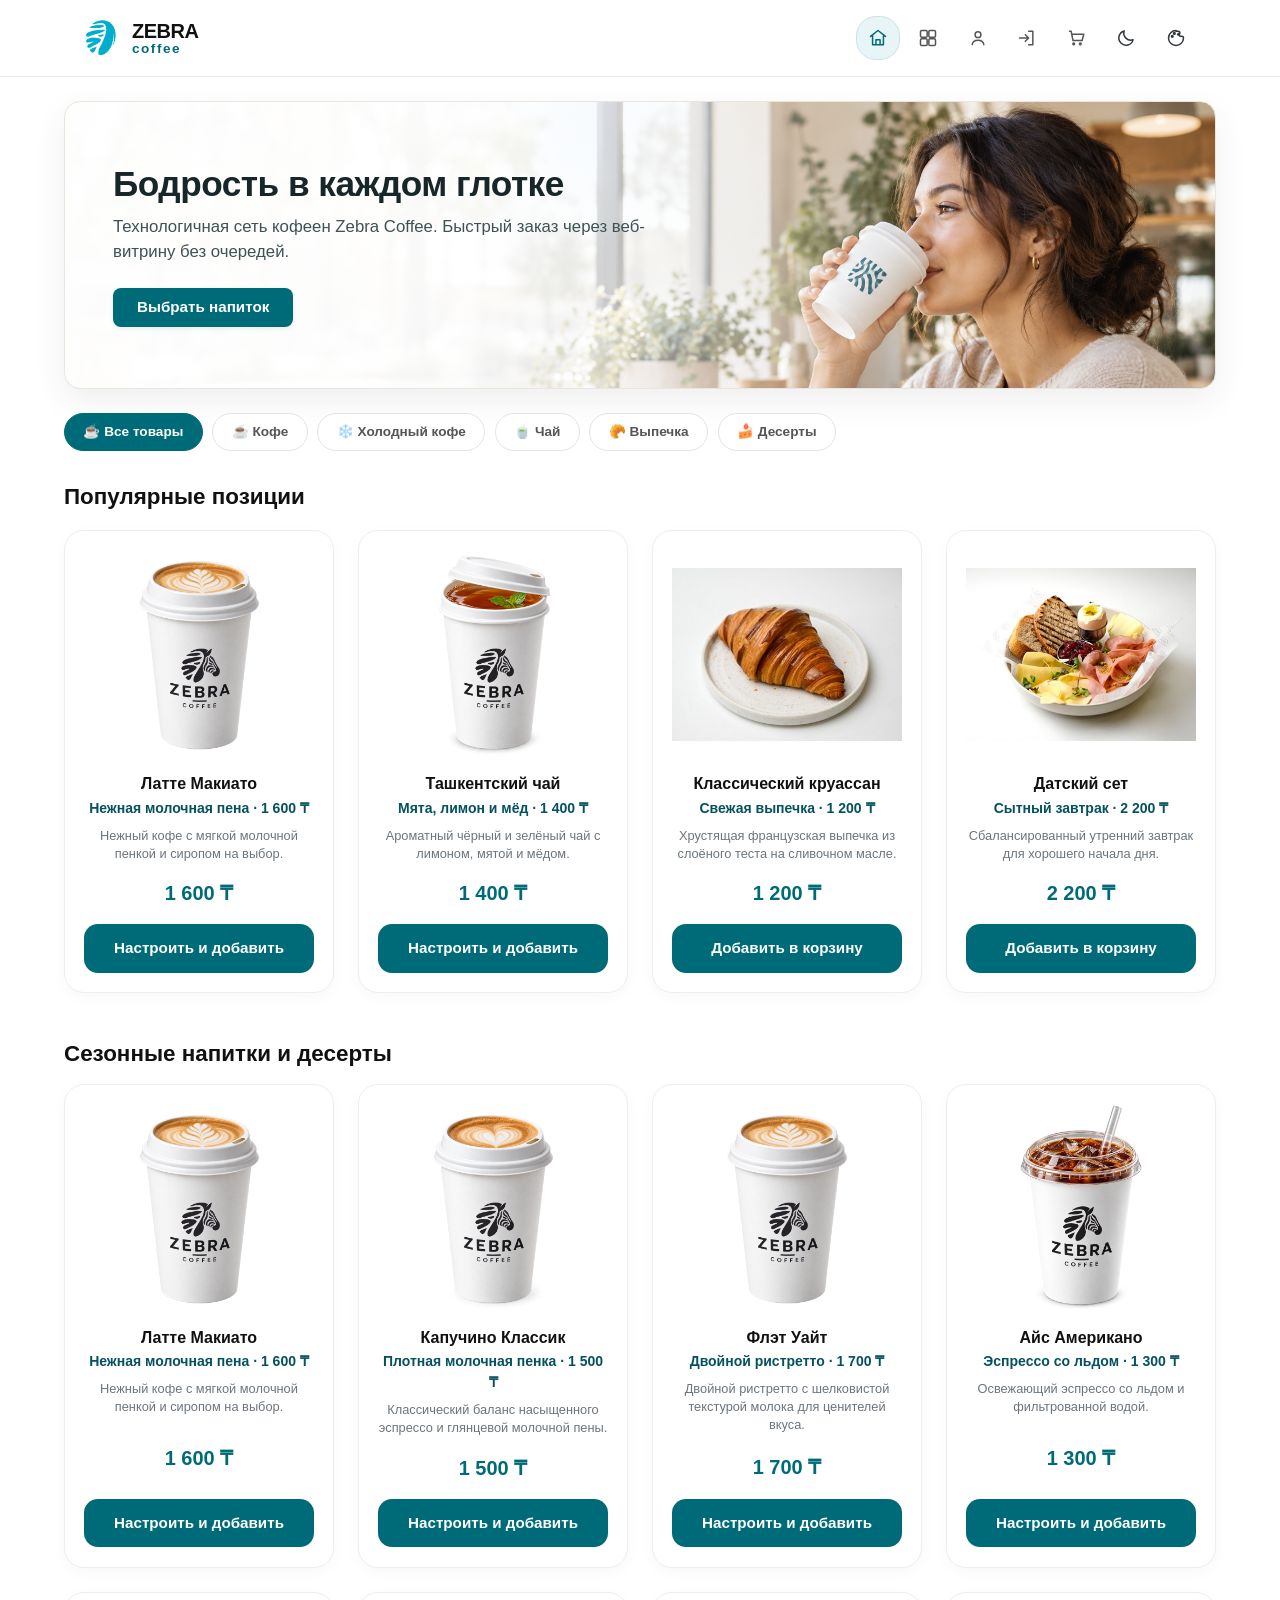
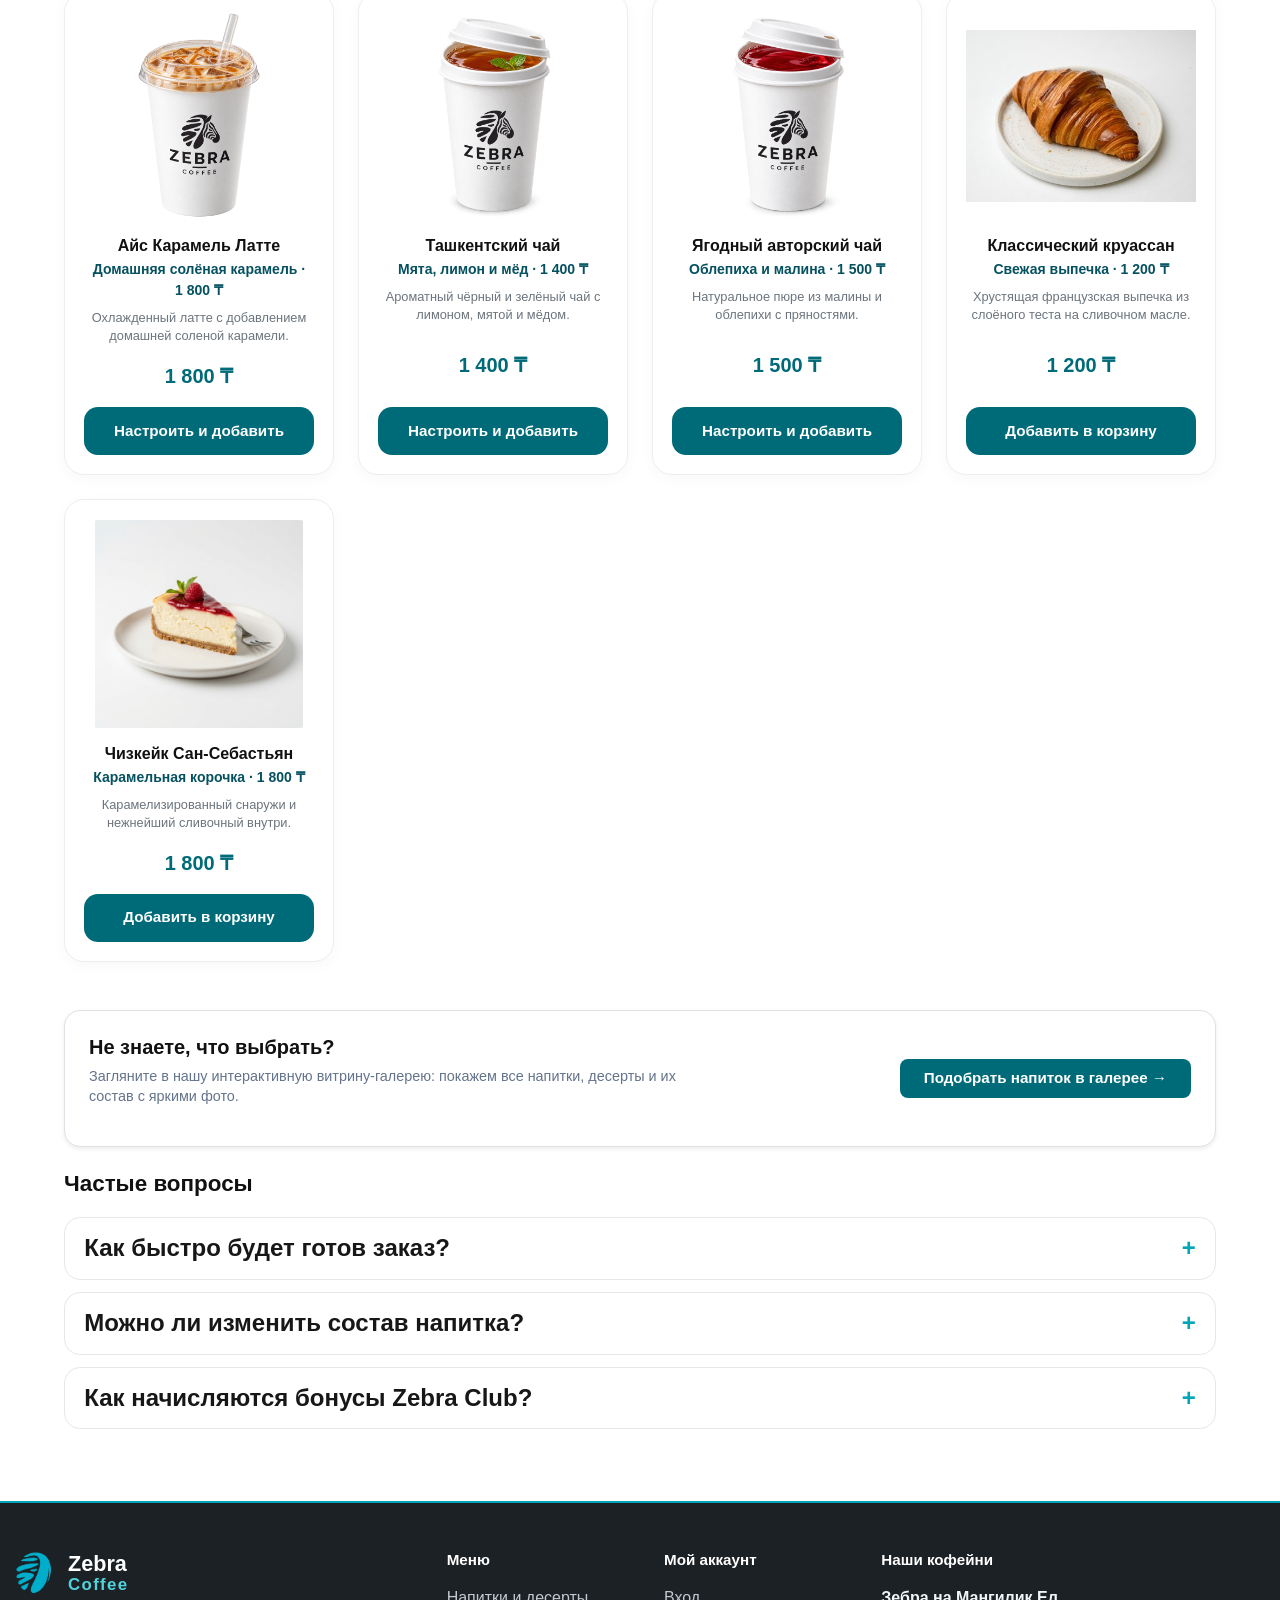
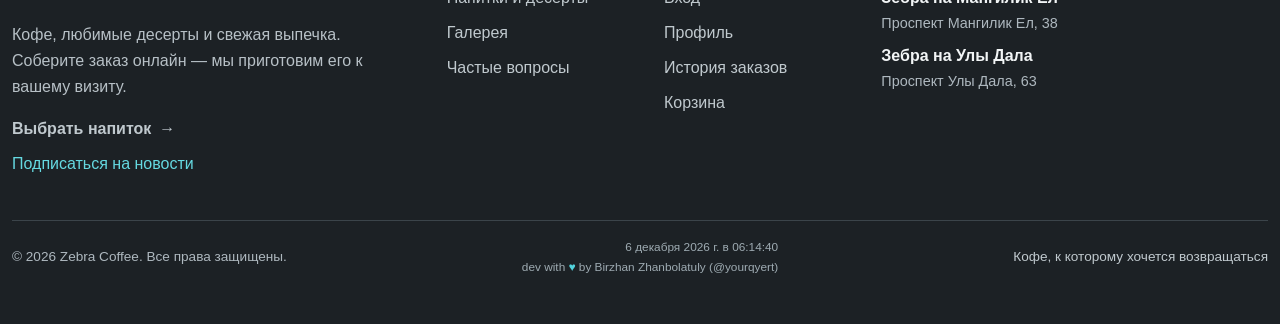
==== commit 8d398df5: "assignment 5" ====
--- a/index.html
+++ b/index.html
@@ -16,8 +16,8 @@
     <header id="main-header" class="navbar navbar-expand-lg bg-white border-bottom py-2 px-3 px-lg-4 sticky-top z-3">
         <div class="container d-flex justify-content-between align-items-center">
             <a href="index.html" class="logo d-inline-flex align-items-center gap-2 text-decoration-none text-dark">
-                <img class="logo" src="assets/logo.png" alt="logo" width="36" height="36" style="object-fit: contain;">
-                <h1 class="h5 mb-0 fw-bold">Zebra <span style="color: #01a6b8;">Coffee</span></h1>
+                <img class="logo" src="assets/logo.png" alt="Zebra Coffee" width="36" height="36">
+                <h1 class="h5 mb-0 fw-bold">Zebra <span class="brand-accent">Coffee</span></h1>
             </a>
 
             <button class="navbar-toggler p-2" type="button" data-bs-toggle="collapse" data-bs-target="#mainNavCollapse" aria-controls="mainNavCollapse" aria-expanded="false" aria-label="Переключить навигацию">
@@ -31,7 +31,7 @@
                     <li class="nav-item"><a href="profile.html" class="nav-link header-nav-icon-link" aria-label="Профиль"><svg class="header-nav-icon" width="20" height="20" fill="none" stroke="currentColor" stroke-width="1.8" stroke-linecap="round" stroke-linejoin="round" viewBox="0 0 24 24" aria-hidden="true"><circle cx="12" cy="8" r="3.5"/><path d="M5 20c.6-3.4 3-5.2 7-5.2s6.4 1.8 7 5.2"/></svg><span class="header-nav-label">Профиль</span></a></li>
                     <li class="nav-item"><a href="component/auth.html" class="nav-link header-nav-icon-link" aria-label="Вход"><svg class="header-nav-icon" width="20" height="20" fill="none" stroke="currentColor" stroke-width="1.8" stroke-linecap="round" stroke-linejoin="round" viewBox="0 0 24 24" aria-hidden="true"><path d="M14 4h5v16h-5M3 12h11m-4-4 4 4-4 4"/></svg><span class="header-nav-label">Вход</span></a></li>
                     <li class="nav-item"><a href="profile/cart.html" class="nav-link header-nav-icon-link" aria-label="Корзина"><svg class="header-nav-icon" width="20" height="20" fill="none" stroke="currentColor" stroke-width="1.8" stroke-linecap="round" stroke-linejoin="round" viewBox="0 0 24 24" aria-hidden="true"><path d="M3 4h2l2.2 11h10.9l2-7.5H6M9 19a1 1 0 1 0 0 .01M17 19a1 1 0 1 0 0 .01"/></svg><span class="header-nav-label">Корзина</span></a></li>
-                    <li class="nav-item"><button type="button" class="header-theme-toggle" data-theme-toggle aria-label="Включить тёмную тему" aria-pressed="false"><svg data-theme-icon="sun" class="header-nav-icon" width="20" height="20" fill="none" stroke="currentColor" stroke-width="1.8" stroke-linecap="round" stroke-linejoin="round" viewBox="0 0 24 24" aria-hidden="true" hidden><circle cx="12" cy="12" r="4"/><path d="M12 2v2m0 16v2M4.93 4.93l1.42 1.42m11.3 11.3 1.42 1.42M2 12h2m16 0h2M4.93 19.07l1.42-1.42m11.3-11.3 1.42-1.42"/></svg><svg data-theme-icon="moon" class="header-nav-icon" width="20" height="20" fill="none" stroke="currentColor" stroke-width="1.8" stroke-linecap="round" stroke-linejoin="round" viewBox="0 0 24 24" aria-hidden="true"><path d="M20.5 14.2A8.5 8.5 0 0 1 9.8 3.5a8.7 8.7 0 1 0 10.7 10.7Z"/></svg><span class="header-nav-label" data-theme-label>Тема</span></button></li>
+                    <li class="nav-item"><button type="button" class="header-theme-toggle" data-theme-toggle aria-label="Включить тёмную тему" aria-pressed="false"><svg data-theme-icon="sun" class="header-nav-icon" width="20" height="20" fill="none" stroke="currentColor" stroke-width="1.8" stroke-linecap="round" stroke-linejoin="round" viewBox="0 0 24 24" aria-hidden="true" hidden><circle cx="12" cy="12" r="4"/><path d="M12 2v2m0 16v2M4.93 4.93l1.42 1.42m11.3 11.3 1.42 1.42M2 12h2m16 0h2M4.93 19.07l1.42-1.42m11.3-11.3 1.42-1.42"/></svg><svg data-theme-icon="moon" class="header-nav-icon" width="20" height="20" fill="none" stroke="currentColor" stroke-width="1.8" stroke-linecap="round" stroke-linejoin="round" viewBox="0 0 24 24" aria-hidden="true"><path d="M20.5 14.2A8.5 8.5 0 0 1 9.8 3.5a8.7 8.7 0 1 0 10.7 10.7Z"/></svg><span class="header-nav-label" data-theme-label>Тема</span></button></li><li class="nav-item"><button type="button" class="header-background-toggle" data-background-random aria-label="Случайно изменить цвет фона" title="Случайно изменить цвет фона"><svg class="header-nav-icon" width="20" height="20" fill="none" stroke="currentColor" stroke-width="1.8" stroke-linecap="round" stroke-linejoin="round" viewBox="0 0 24 24" aria-hidden="true"><path d="M12 3a9 9 0 1 0 9 9c0-1.1-.9-2-2-2h-1.2a1.8 1.8 0 0 1-1.5-2.8A2 2 0 0 0 14.6 4H12Z"/><circle cx="7.5" cy="10" r="1"/><circle cx="10" cy="6.5" r="1"/><circle cx="15" cy="7.5" r="1"/></svg><span class="header-nav-label">Фон</span></button></li>
                 </ul>
             </nav>
         </div>
@@ -146,11 +146,11 @@
     <p class="subscription-eyebrow">ZEBRA COFFEE</p>
     <h2 id="subscription-title">Новости и свежие поводы зайти</h2>
     <p class="subscription-description">Расскажем о сезонных напитках, новинках меню и предложениях.</p>
-    <form data-subscription-form>
+    <form data-subscription-form novalidate>
         <label class="form-label" for="subscription-email">Электронная почта</label>
-        <input class="form-control" id="subscription-email" name="email" type="email" autocomplete="email" placeholder="name@example.com" required>
+        <input class="form-control" id="subscription-email" name="email" type="text" inputmode="email" autocomplete="email" placeholder="name@example.com" aria-describedby="subscription-message">
         <button class="btn btn-info text-white fw-bold w-100 mt-3" type="submit">Подписаться</button>
-        <p class="subscription-message" data-subscription-message role="status" aria-live="polite" hidden></p>
+        <p class="subscription-message" id="subscription-message" data-subscription-message role="status" aria-live="polite" hidden></p>
     </form>
 </dialog>
 
--- a/assignment4.css
+++ b/assignment4.css
@@ -220,15 +220,16 @@
 
 html[data-bs-theme="dark"] .cart-summary h3,
 html[data-bs-theme="dark"] .cart-summary h4,
-html[data-bs-theme="dark"] .cart-summary span[style*="color"] {
+html[data-bs-theme="dark"] .cart-summary .cart-total-label {
     color: #e8ecef !important;
 }
 
-html[data-bs-theme="dark"] .cart-summary [style*="border-top"] {
+html[data-bs-theme="dark"] .cart-summary .cart-total-row,
+html[data-bs-theme="dark"] .cart-table-panel .cart-items-footer {
     border-color: #46505a !important;
 }
 
-html[data-bs-theme="dark"] .table-card td[style*="color: #01a6b8"],
+html[data-bs-theme="dark"] .cart-table-panel .cart-line-price,
 html[data-bs-theme="dark"] .status-card strong {
     color: #52d3dc !important;
 }
@@ -369,8 +370,7 @@
 html[data-bs-theme="light"] .product-card .price,
 html[data-bs-theme="light"] .gallery-overlay .item-sub,
 html[data-bs-theme="light"] .badge,
-html[data-bs-theme="light"] .table-card td[style*="color: #01a6b8"],
-html[data-bs-theme="light"] .cart-summary span[style*="color: #01a6b8"],
+html[data-bs-theme="light"] .cart-table-panel .cart-line-price,
 html[data-bs-theme="light"] .status-card strong {
     color: #006b78 !important;
 }
@@ -1321,7 +1321,6 @@
     }
 }
 
-/* Keep product photography fully in frame in both storefront layouts. */
 .product-card .product-card-image {
     display: block;
     width: 100%;
@@ -1340,7 +1339,8 @@
 }
 
 .header-nav-icon-link,
-.header-theme-toggle {
+.header-theme-toggle,
+.header-background-toggle {
     display: inline-flex !important;
     width: 2.75rem;
     height: 2.75rem;
@@ -1376,7 +1376,9 @@
 .header-nav-icon-link:hover,
 .header-nav-icon-link:focus-visible,
 .header-theme-toggle:hover,
-.header-theme-toggle:focus-visible {
+.header-theme-toggle:focus-visible,
+.header-background-toggle:hover,
+.header-background-toggle:focus-visible {
     border-color: #d8dcdd;
     background: #f1f2f0 !important;
     color: #006b78 !important;
@@ -1394,8 +1396,13 @@
     cursor: pointer;
 }
 
+.header-background-toggle {
+    cursor: pointer;
+}
+
 html[data-bs-theme="dark"] .header-nav-icon-link,
-html[data-bs-theme="dark"] .header-theme-toggle {
+html[data-bs-theme="dark"] .header-theme-toggle,
+html[data-bs-theme="dark"] .header-background-toggle {
     border-color: transparent;
     color: #d8e0e4 !important;
 }
@@ -1403,7 +1410,9 @@
 html[data-bs-theme="dark"] .header-nav-icon-link:hover,
 html[data-bs-theme="dark"] .header-nav-icon-link:focus-visible,
 html[data-bs-theme="dark"] .header-theme-toggle:hover,
-html[data-bs-theme="dark"] .header-theme-toggle:focus-visible {
+html[data-bs-theme="dark"] .header-theme-toggle:focus-visible,
+html[data-bs-theme="dark"] .header-background-toggle:hover,
+html[data-bs-theme="dark"] .header-background-toggle:focus-visible {
     border-color: #465159;
     background: #30383d !important;
     color: #fff !important;
@@ -1422,8 +1431,22 @@
     background: rgba(17, 27, 30, 0.3);
 }
 
+.auth-banner-controls {
+    display: flex;
+    gap: 0.5rem;
+}
+
+.auth-banner-controls .header-theme-toggle,
+.auth-banner-controls .header-background-toggle {
+    border-color: rgba(255, 255, 255, 0.45);
+    color: #fff !important;
+    background: rgba(17, 27, 30, 0.3);
+}
+
 .auth-banner-header .header-theme-toggle:hover,
-.auth-banner-header .header-theme-toggle:focus-visible {
+.auth-banner-header .header-theme-toggle:focus-visible,
+.auth-banner-header .header-background-toggle:hover,
+.auth-banner-header .header-background-toggle:focus-visible {
     border-color: #fff;
     background: rgba(17, 27, 30, 0.65) !important;
     color: #fff !important;
@@ -1432,7 +1455,7 @@
 @media (max-width: 991.98px) {
     .nav-menu ul.navbar-nav {
         display: grid !important;
-        grid-template-columns: repeat(6, minmax(2.75rem, 1fr));
+        grid-template-columns: repeat(7, minmax(2.75rem, 1fr));
         justify-items: center;
         align-items: center !important;
         gap: 0.25rem !important;
@@ -1451,9 +1474,13 @@
         width: 2.75rem;
     }
 
+    .nav-menu ul.navbar-nav .header-background-toggle {
+        width: 2.75rem;
+    }
+
     .nav-menu ul:not(.navbar-nav) {
         display: grid !important;
-        grid-template-columns: repeat(6, minmax(2.75rem, 1fr));
+        grid-template-columns: repeat(7, minmax(2.75rem, 1fr));
         justify-items: center;
         align-items: center;
         gap: 0.25rem !important;
@@ -1468,7 +1495,6 @@
     }
 }
 
-/* Keep the desktop navigation aligned to the right edge of the header. */
 @media (min-width: 992px) {
     #main-header > .container {
         justify-content: space-between !important;
@@ -1636,6 +1662,18 @@
     vertical-align: middle !important;
 }
 
+#main-header .nav-menu ul.navbar-nav > li.nav-item > .header-background-toggle {
+    display: inline-flex !important;
+    width: 2.75rem !important;
+    height: 2.75rem !important;
+    flex: 0 0 2.75rem !important;
+    align-items: center !important;
+    justify-content: center !important;
+    padding: 0 !important;
+    line-height: 1 !important;
+    vertical-align: middle !important;
+}
+
 #main-header .nav-menu .header-nav-icon {
     display: block !important;
     width: 1.25rem;
@@ -1659,7 +1697,8 @@
 }
 
 #main-header .header-nav-icon-link,
-#main-header .header-theme-toggle {
+#main-header .header-theme-toggle,
+#main-header .header-background-toggle {
     position: relative;
     overflow: visible;
 }
@@ -1672,7 +1711,9 @@
 #main-header .header-nav-icon-link:hover .header-nav-icon,
 #main-header .header-nav-icon-link:focus-visible .header-nav-icon,
 #main-header .header-theme-toggle:hover .header-nav-icon,
-#main-header .header-theme-toggle:focus-visible .header-nav-icon {
+#main-header .header-theme-toggle:focus-visible .header-nav-icon,
+#main-header .header-background-toggle:hover .header-nav-icon,
+#main-header .header-background-toggle:focus-visible .header-nav-icon {
     transform: translateY(-2px) scale(1.12) rotate(-4deg);
 }
 
@@ -1706,7 +1747,9 @@
 #main-header .header-nav-icon-link:hover .header-nav-label,
 #main-header .header-nav-icon-link:focus-visible .header-nav-label,
 #main-header .header-theme-toggle:hover .header-nav-label,
-#main-header .header-theme-toggle:focus-visible .header-nav-label {
+#main-header .header-theme-toggle:focus-visible .header-nav-label,
+#main-header .header-background-toggle:hover .header-nav-label,
+#main-header .header-background-toggle:focus-visible .header-nav-label {
     opacity: 1;
     visibility: visible;
     transform: translate(-50%, 0);
@@ -1721,6 +1764,467 @@
 @media (prefers-reduced-motion: reduce) {
     #main-header .nav-menu .header-nav-icon,
     #main-header .header-nav-label {
+        transition: none;
+    }
+}
+
+.subscription-message {
+    margin: 0.75rem 0 0;
+    color: #b42318;
+}
+
+.subscription-message.is-success {
+    color: #087f5b;
+}
+
+.subscription-dialog [aria-invalid="true"],
+#auth-form [aria-invalid="true"],
+#payment-form [aria-invalid="true"] {
+    border-color: #b42318 !important;
+    box-shadow: 0 0 0 0.18rem rgba(180, 35, 24, 0.14) !important;
+}
+
+.checkout-validation-message {
+    margin: 0.75rem 0 1rem;
+    color: #b42318;
+}
+
+html[data-random-background="true"][data-bs-theme="light"] body {
+    background-color: hsl(var(--zebra-random-hue) 34% 94%) !important;
+}
+
+html[data-random-background="true"][data-bs-theme="dark"] body {
+    background-color: hsl(var(--zebra-random-hue) 18% 12%) !important;
+}
+
+html[data-random-background="true"][data-bs-theme="light"] body.auth-page-body {
+    background-color: hsl(var(--zebra-random-hue) 34% 94%) !important;
+}
+
+html[data-random-background="true"][data-bs-theme="dark"] body.auth-page-body {
+    background-color: hsl(var(--zebra-random-hue) 18% 12%) !important;
+}
+
+.brand-accent {
+    color: #01a6b8;
+}
+
+.sidebar-heading {
+    letter-spacing: 0.5px;
+}
+
+.profile-action-links {
+    display: flex;
+    flex-wrap: wrap;
+    justify-content: center;
+    gap: 0.8rem;
+    margin-top: 1.5rem;
+}
+
+.profile-action-links .btn {
+    width: auto;
+}
+
+.visitor-carousel-image {
+    height: 480px;
+    max-height: 60vh;
+}
+
+.auth-carousel-image {
+    min-height: 480px;
+}
+
+.auth-submit-button {
+    padding: 12px 20px;
+    border-radius: 12px;
+}
+
+.order-success-icon {
+    margin-bottom: 0.5rem;
+    font-size: 3rem;
+}
+
+.order-success-title {
+    margin-bottom: 0.5rem;
+    font-size: 1.8rem;
+    font-weight: 800;
+}
+
+.order-success-message {
+    margin-bottom: 1.5rem;
+    color: #666;
+}
+
+.cart-page-title,
+.order-history-page-title {
+    margin-bottom: 1.2rem;
+    font-size: 1.8rem;
+    font-weight: 800;
+}
+
+.order-history-page-title {
+    margin-bottom: 1rem;
+}
+
+.cart-table-panel,
+.cart-summary {
+    border: 1px solid #eee;
+    border-radius: 20px;
+    background: #fff;
+    box-shadow: 0 4px 15px rgba(0, 0, 0, 0.03);
+}
+
+.cart-items-footer,
+.cart-total-row {
+    border-top: 1px solid #eee;
+}
+
+.cart-total-label {
+    color: #666;
+    font-size: 0.95rem;
+    font-weight: 600;
+}
+
+.cart-total-value {
+    margin: 0;
+    color: #006b78;
+    font-size: 1.5rem;
+    font-weight: 800;
+}
+
+.cart-summary-title {
+    margin-bottom: 1.2rem;
+    color: #111;
+    font-size: 1.25rem;
+    font-weight: 800;
+}
+
+.checkout-security-note {
+    color: #71717a;
+    font-size: 0.75rem;
+}
+
+.checkout-modal-content {
+    padding: 1.8rem;
+    border-radius: 24px;
+    background: #fff;
+}
+
+.checkout-modal-title {
+    color: #111;
+    font-size: 1.5rem;
+}
+
+.checkout-label {
+    margin-bottom: 6px;
+    color: #333;
+    font-size: 0.85rem;
+    font-weight: 600;
+}
+
+.checkout-progress {
+    display: flex;
+    gap: 0.65rem;
+    margin: 0 0 1.35rem;
+    padding: 0;
+}
+
+.checkout-progress li {
+    display: flex;
+    align-items: center;
+    gap: 0.45rem;
+    color: #768087;
+    font-size: 0.85rem;
+    font-weight: 600;
+}
+
+.checkout-progress li span {
+    display: inline-grid;
+    width: 1.65rem;
+    height: 1.65rem;
+    place-items: center;
+    border: 1px solid #cbd4d7;
+    border-radius: 50%;
+    color: inherit;
+    font-size: 0.75rem;
+}
+
+.checkout-progress li[aria-current="step"] {
+    color: #006b78;
+}
+
+.checkout-progress li[aria-current="step"] span {
+    border-color: #006b78;
+    background: #e7f5f6;
+}
+
+.checkout-step[hidden] {
+    display: none !important;
+}
+
+.checkout-next-button,
+.checkout-submit-button {
+    min-height: 3.1rem;
+}
+
+.checkout-review-title {
+    margin-bottom: 1rem;
+    font-size: 1.15rem;
+    font-weight: 800;
+}
+
+.checkout-review-list {
+    display: grid;
+    gap: 0.55rem;
+    margin: 0 0 1rem;
+}
+
+.checkout-review-list > div {
+    display: flex;
+    justify-content: space-between;
+    gap: 1rem;
+}
+
+.checkout-review-list dt {
+    color: #69757a;
+    font-weight: 500;
+}
+
+.checkout-review-list dd {
+    margin: 0;
+    text-align: right;
+    font-weight: 700;
+}
+
+.checkout-review-items {
+    max-height: 12rem;
+    margin: 0 0 1.25rem;
+    overflow-y: auto;
+    border-top: 1px solid #e5e9ea;
+}
+
+.checkout-review-item {
+    display: flex;
+    justify-content: space-between;
+    gap: 1rem;
+    padding: 0.7rem 0;
+    border-bottom: 1px solid #e5e9ea;
+}
+
+.checkout-review-item-details {
+    display: grid;
+    gap: 0.15rem;
+}
+
+.checkout-review-item-details span {
+    color: #69757a;
+    font-size: 0.8rem;
+}
+
+.checkout-step-actions {
+    display: grid;
+    grid-template-columns: minmax(6rem, 0.7fr) minmax(0, 1.3fr);
+    gap: 0.65rem;
+}
+
+.menu-rating-panel {
+    display: flex;
+    justify-content: space-between;
+    align-items: center;
+    gap: 1.5rem;
+    padding: 1.15rem 1.35rem;
+    border: 1px solid #e4e8e9;
+    border-radius: 1.25rem;
+    background: #fff;
+    box-shadow: 0 0.35rem 1.2rem rgba(23, 35, 38, 0.045);
+}
+
+.menu-rating-eyebrow {
+    color: #007986;
+    font-size: 0.68rem;
+    font-weight: 800;
+    letter-spacing: 0.12em;
+}
+
+.menu-rating-copy h3 {
+    margin: 0.25rem 0;
+    font-size: 1.15rem;
+    font-weight: 800;
+}
+
+.menu-rating-copy p {
+    margin: 0;
+    color: #657176;
+    font-size: 0.88rem;
+}
+
+.menu-rating-copy .menu-rating-status {
+    margin-top: 0.25rem;
+    color: #007986;
+    font-size: 0.8rem;
+    font-weight: 600;
+}
+
+.menu-rating-actions {
+    display: grid;
+    justify-items: end;
+    gap: 0.4rem;
+}
+
+.menu-rating-stars {
+    display: flex;
+    gap: 0.1rem;
+}
+
+.menu-rating-star {
+    min-width: 2.2rem;
+    padding: 0;
+    border: 0;
+    background: transparent;
+    color: #b4c0c3;
+    font-size: 1.8rem;
+    line-height: 1;
+    cursor: pointer;
+    transition: color 160ms ease, transform 180ms ease;
+}
+
+.menu-rating-star:hover,
+.menu-rating-star:focus-visible {
+    color: #d3942b;
+    transform: translateY(-2px) scale(1.12);
+}
+
+.menu-rating-star.is-selected {
+    color: #d3942b;
+    animation: menu-rating-pop 260ms ease-out;
+}
+
+.menu-rating-star:focus-visible,
+.menu-rating-sound:focus-visible {
+    outline: 3px solid rgba(1, 166, 184, 0.35);
+    outline-offset: 3px;
+}
+
+.menu-rating-sound {
+    padding: 0.3rem 0.65rem;
+    border: 1px solid #dbe3e5;
+    border-radius: 999px;
+    background: #f7f9f9;
+    color: #435156;
+    font-size: 0.75rem;
+    font-weight: 600;
+    transition: background-color 160ms ease, border-color 160ms ease, color 160ms ease;
+}
+
+.menu-rating-sound[aria-pressed="true"] {
+    border-color: #b6dfe2;
+    background: #e8f5f6;
+    color: #006b78;
+}
+
+.product-card-image-contain {
+    object-fit: contain !important;
+}
+
+.gallery-product-image-fixed {
+    height: 14rem;
+}
+
+@keyframes menu-rating-pop {
+    0% { transform: scale(0.82); }
+    65% { transform: scale(1.18); }
+    100% { transform: scale(1); }
+}
+
+html[data-bs-theme="dark"] .brand-accent {
+    color: #52d4de;
+}
+
+html[data-bs-theme="dark"] #main-header .logo .brand-accent,
+html[data-bs-theme="dark"] .auth-banner .logo .brand-accent {
+    color: #52d4de !important;
+}
+
+html[data-bs-theme="dark"] .cart-table-panel,
+html[data-bs-theme="dark"] .cart-summary,
+html[data-bs-theme="dark"] .checkout-modal-content,
+html[data-bs-theme="dark"] .menu-rating-panel {
+    background: #20252a;
+    border-color: #343b42;
+    color: #e8ecef;
+}
+
+html[data-bs-theme="dark"] .cart-summary-title,
+html[data-bs-theme="dark"] .cart-total-value,
+html[data-bs-theme="dark"] .checkout-modal-title,
+html[data-bs-theme="dark"] .checkout-review-title,
+html[data-bs-theme="dark"] .checkout-review-list dd,
+html[data-bs-theme="dark"] .menu-rating-copy h3 {
+    color: #f3f5f7;
+}
+
+html[data-bs-theme="dark"] .checkout-label,
+html[data-bs-theme="dark"] .menu-rating-copy p,
+html[data-bs-theme="dark"] .checkout-progress li,
+html[data-bs-theme="dark"] .checkout-review-list dt,
+html[data-bs-theme="dark"] .checkout-review-item-details span,
+html[data-bs-theme="dark"] .checkout-security-note {
+    color: #b5bec7;
+}
+
+html[data-bs-theme="dark"] .checkout-review-items,
+html[data-bs-theme="dark"] .checkout-review-item,
+html[data-bs-theme="dark"] .cart-items-footer,
+html[data-bs-theme="dark"] .cart-total-row {
+    border-color: #46505a;
+}
+
+html[data-bs-theme="dark"] .checkout-progress li[aria-current="step"],
+html[data-bs-theme="dark"] .menu-rating-copy .menu-rating-status,
+html[data-bs-theme="dark"] .menu-rating-eyebrow {
+    color: #69d8df;
+}
+
+html[data-bs-theme="dark"] .checkout-progress li[aria-current="step"] span,
+html[data-bs-theme="dark"] .menu-rating-sound[aria-pressed="true"] {
+    border-color: #285c62;
+    background: #15383c;
+    color: #69d8df;
+}
+
+html[data-bs-theme="dark"] .menu-rating-sound {
+    border-color: #46505a;
+    background: #30363d;
+    color: #e8ecef;
+}
+
+html[data-bs-theme="dark"] .order-success-message {
+    color: #b5bec7;
+}
+
+@media (max-width: 575.98px) {
+    .menu-rating-panel {
+        align-items: flex-start;
+        flex-direction: column;
+        gap: 0.8rem;
+    }
+
+    .menu-rating-actions {
+        width: 100%;
+        grid-template-columns: 1fr auto;
+        align-items: center;
+    }
+
+    .checkout-modal-content {
+        padding: 1.15rem;
+    }
+}
+
+@media (prefers-reduced-motion: reduce) {
+    .menu-rating-star,
+    .menu-rating-star.is-selected,
+    .menu-rating-sound {
+        animation: none;
         transition: none;
     }
 }
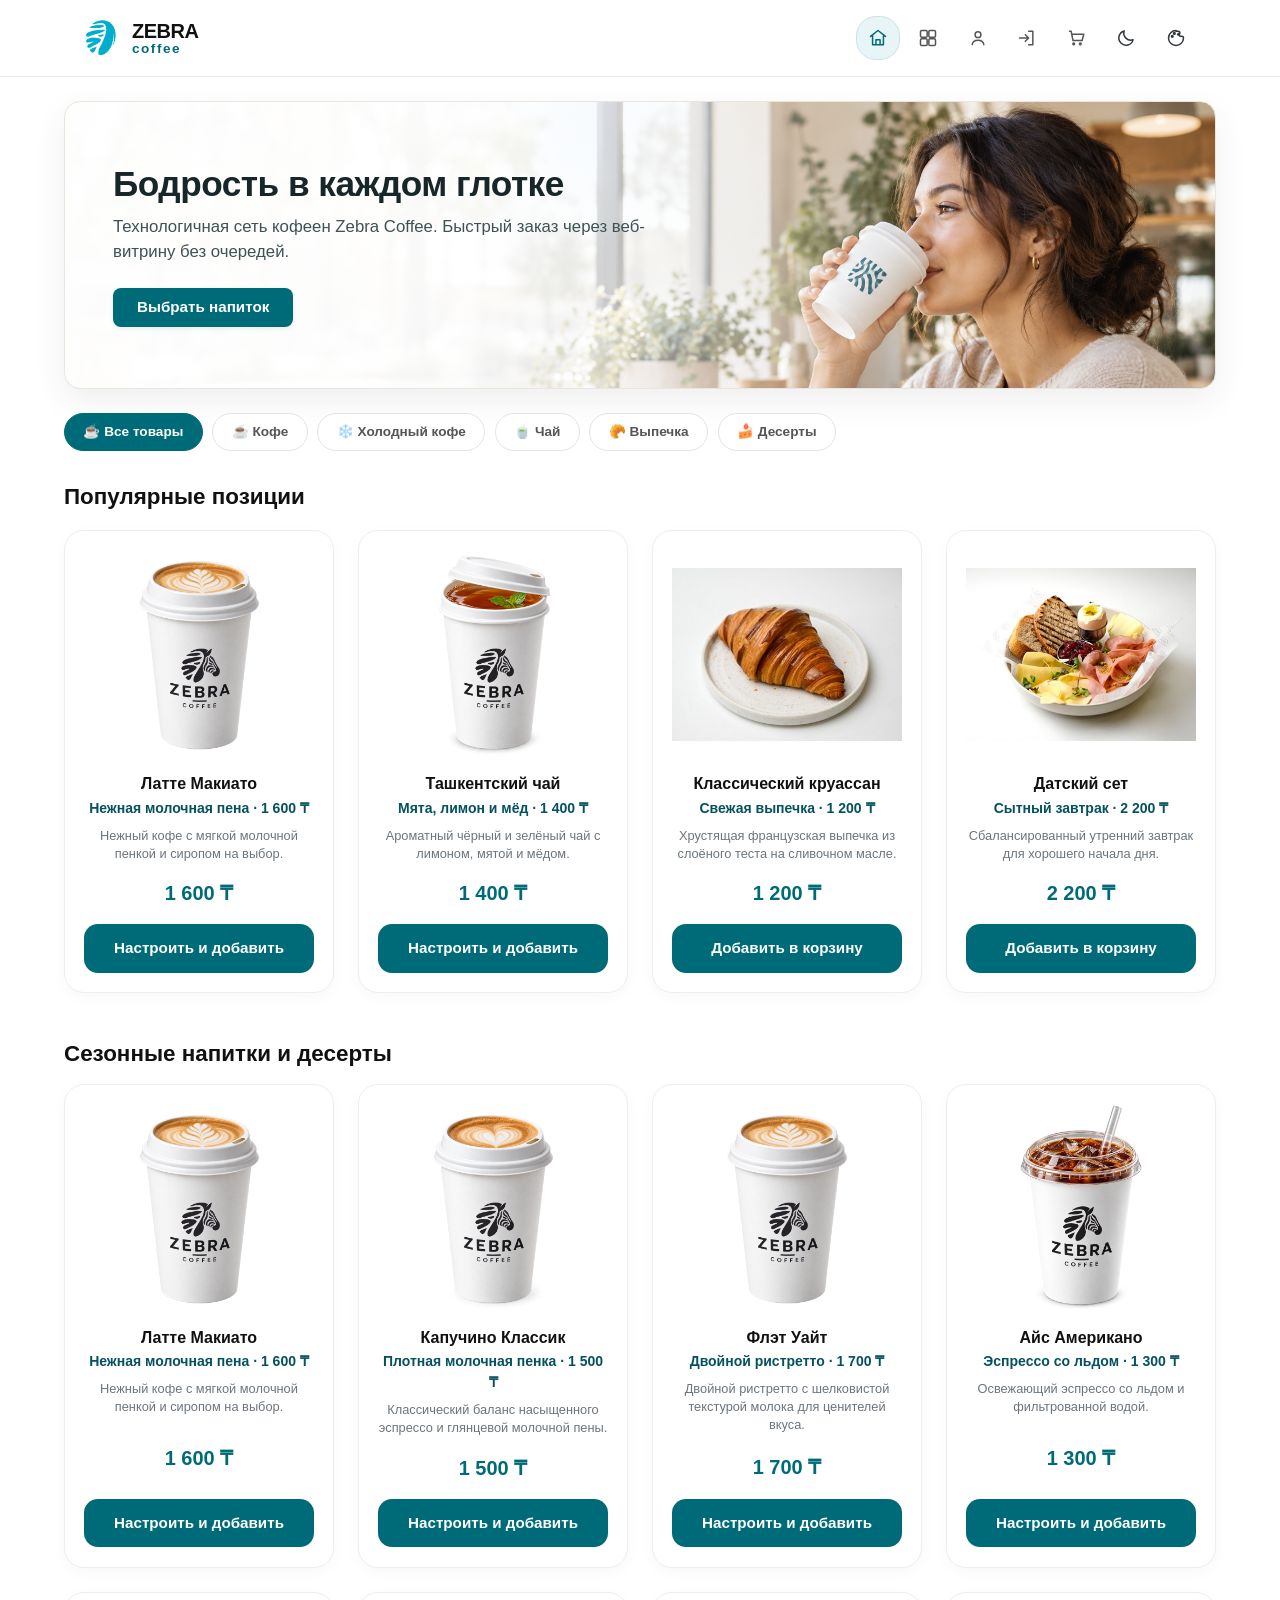
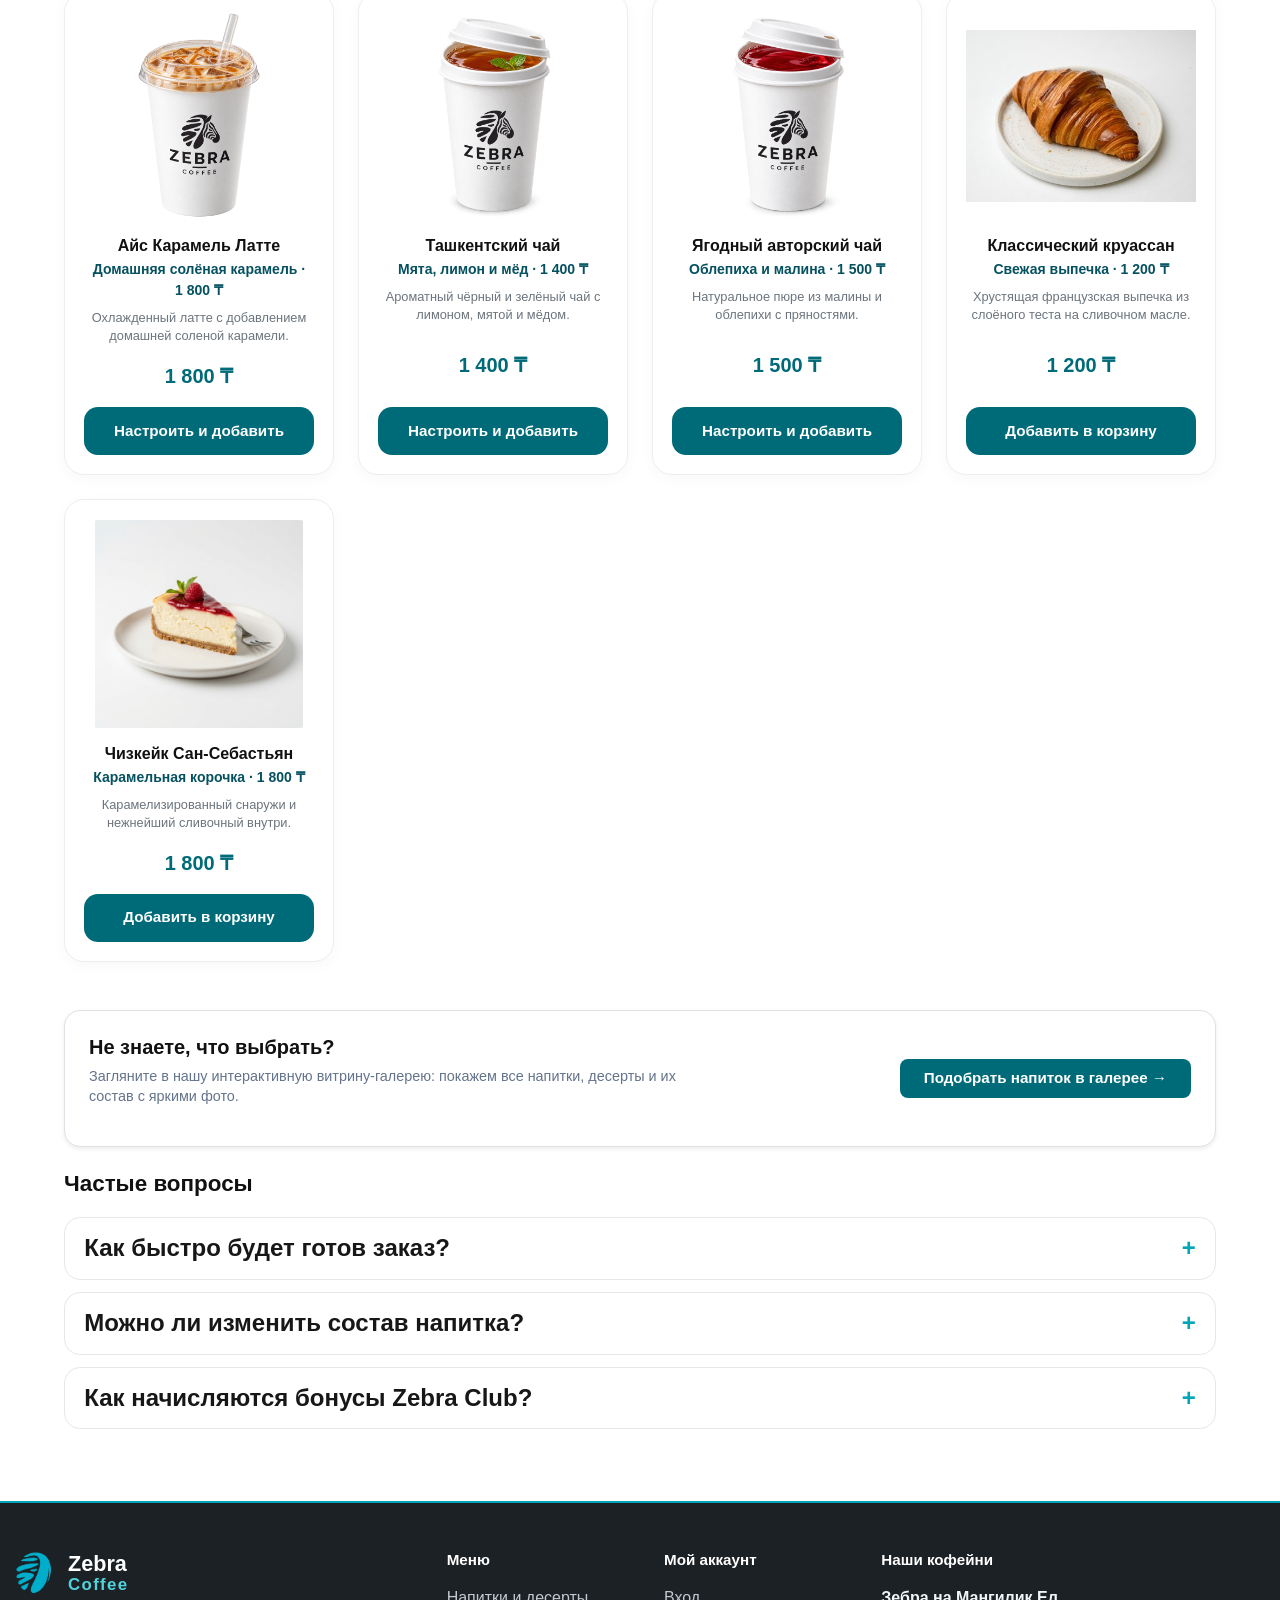
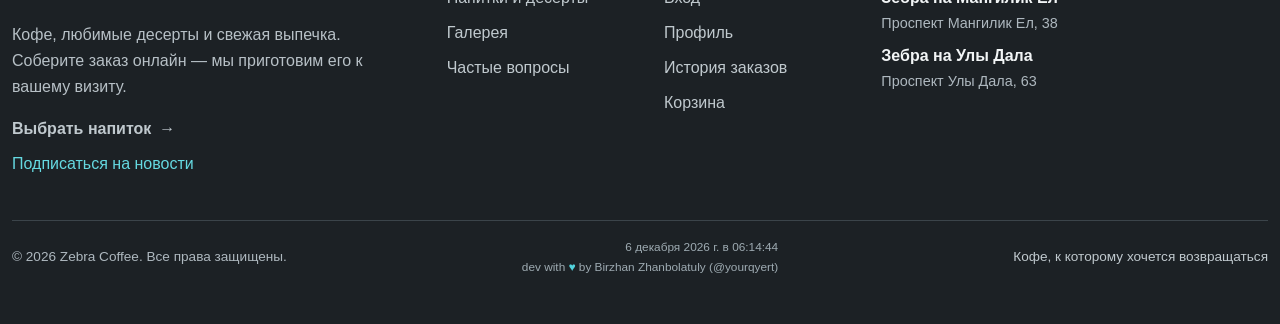
==== commit 528cb7eb: "assignment 5" ====
--- a/index.html
+++ b/index.html
@@ -148,7 +148,7 @@
     <p class="subscription-description">Расскажем о сезонных напитках, новинках меню и предложениях.</p>
     <form data-subscription-form novalidate>
         <label class="form-label" for="subscription-email">Электронная почта</label>
-        <input class="form-control" id="subscription-email" name="email" type="text" inputmode="email" autocomplete="email" placeholder="name@example.com" aria-describedby="subscription-message">
+        <input class="form-control" id="subscription-email" name="email" type="text" inputmode="email" autocomplete="email" placeholder="name@example.com" aria-describedby="subscription-message" data-no-whitespace>
         <button class="btn btn-info text-white fw-bold w-100 mt-3" type="submit">Подписаться</button>
         <p class="subscription-message" id="subscription-message" data-subscription-message role="status" aria-live="polite" hidden></p>
     </form>
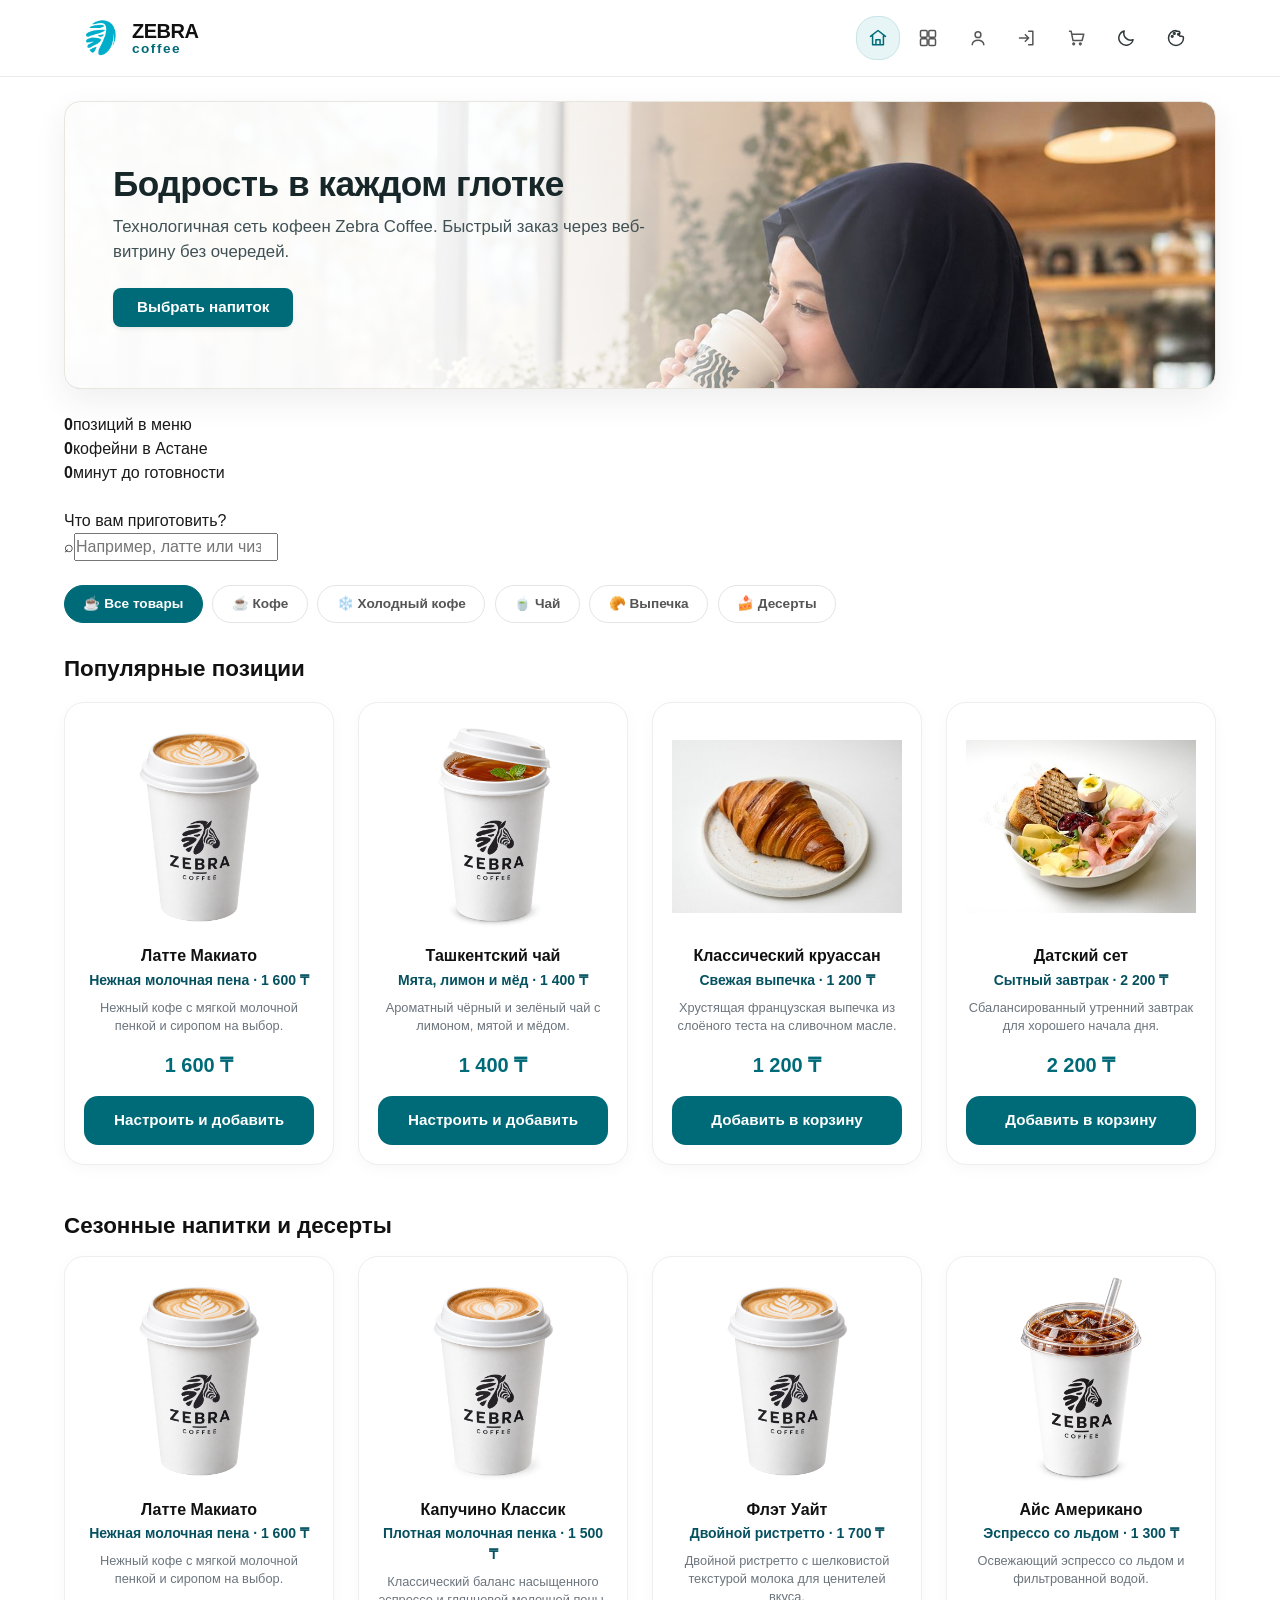
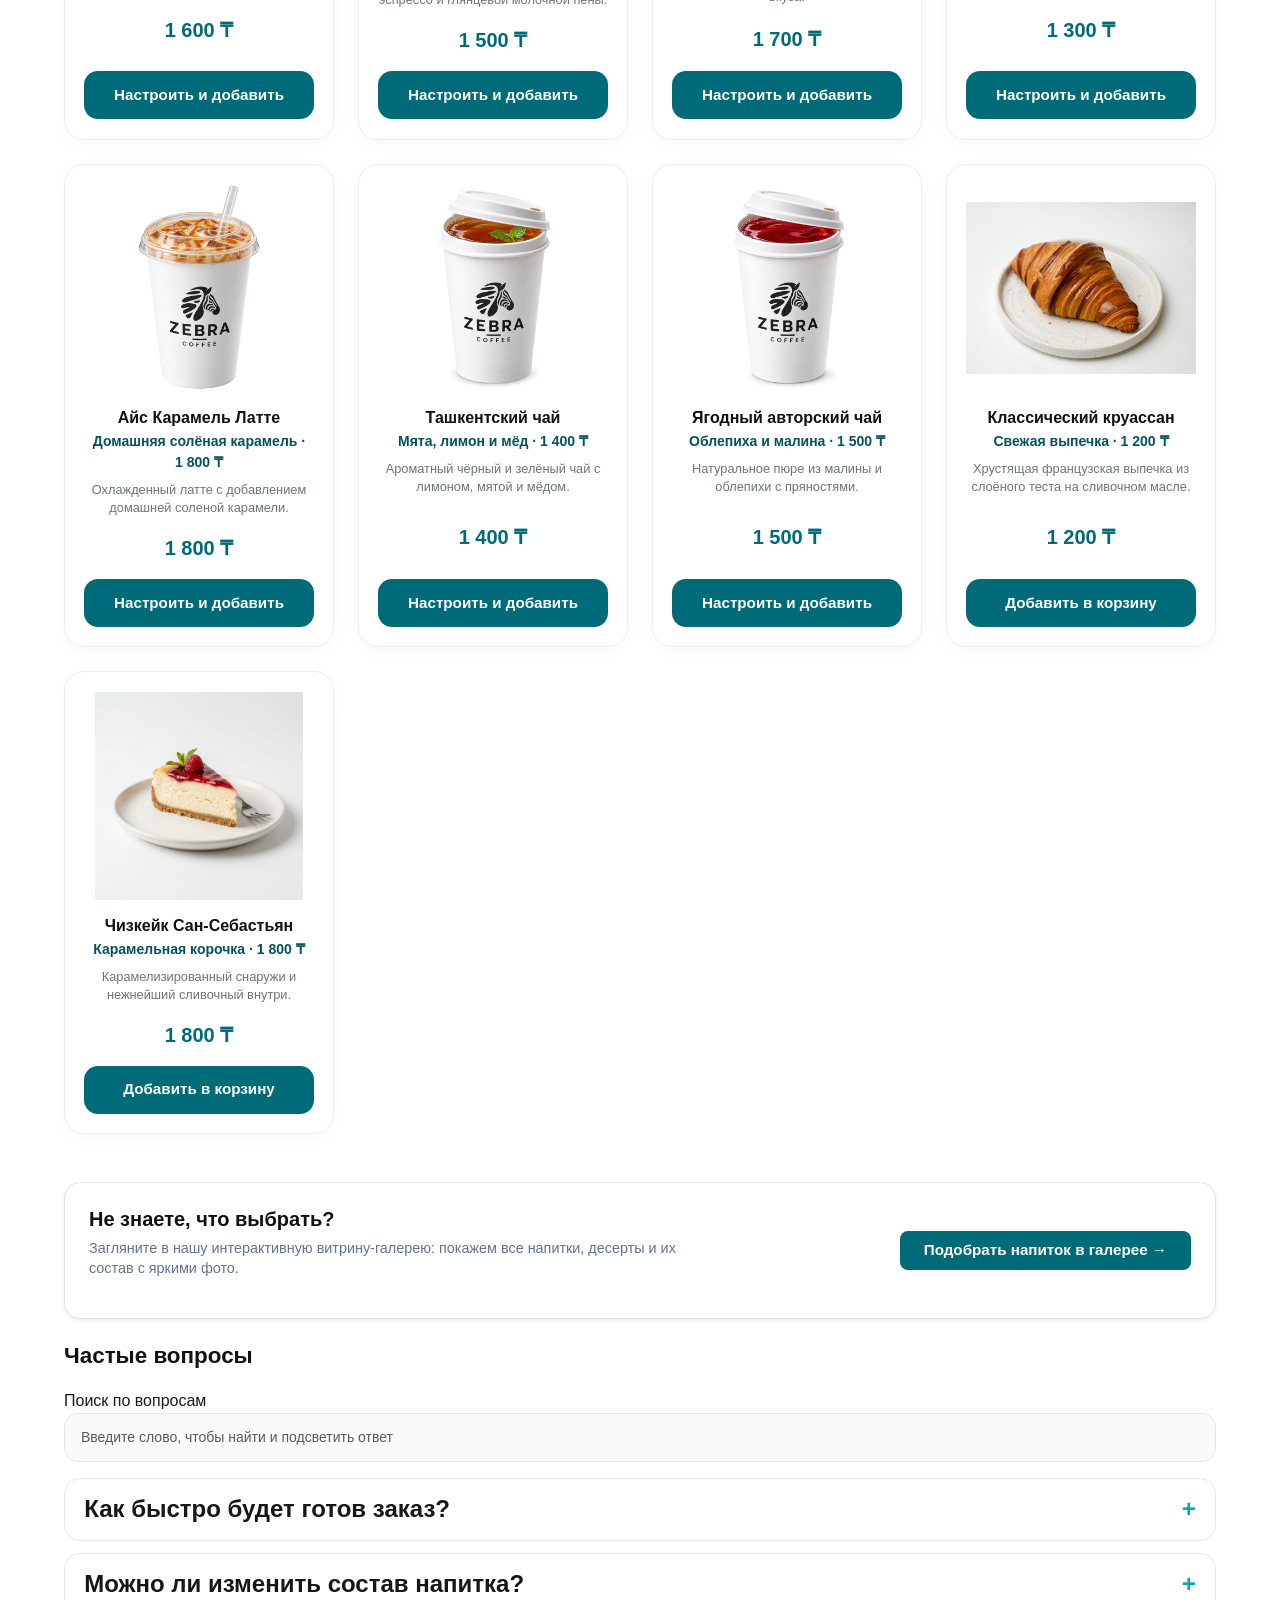
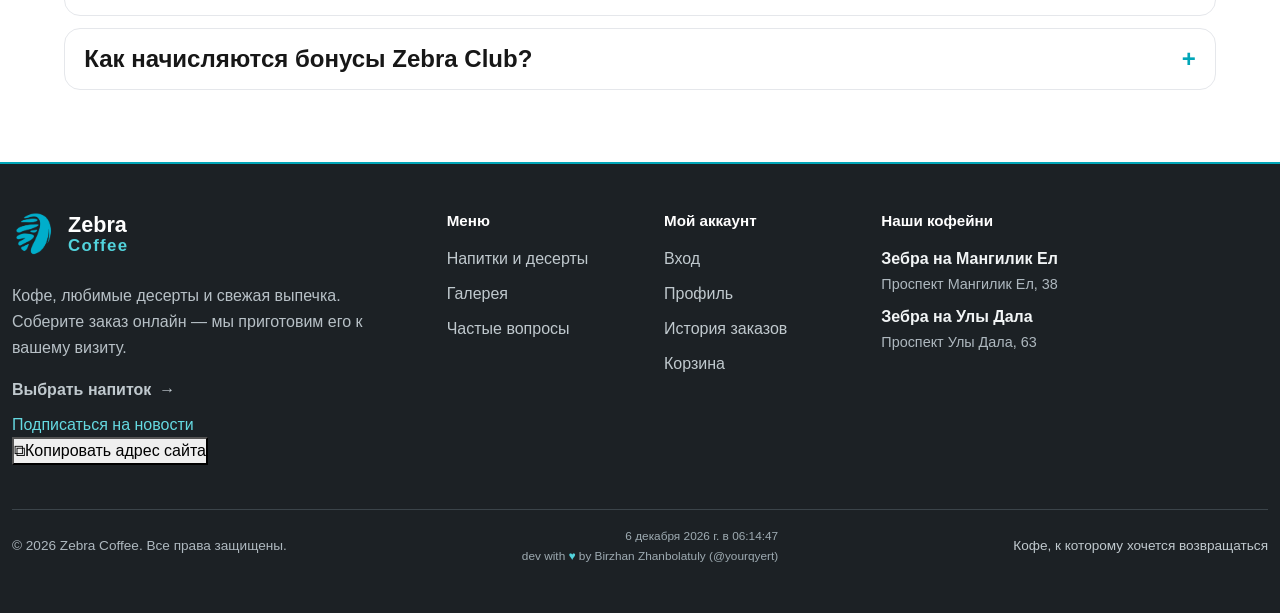
==== commit 6682937e: "assignment 6" ====
--- a/index.html
+++ b/index.html
@@ -7,10 +7,15 @@
     <link href="https://cdn.jsdelivr.net/npm/bootstrap@5.3.3/dist/css/bootstrap.min.css" rel="stylesheet" integrity="sha384-QWTKZyjpPEjISv5WaRU9OFeRpok6YctnYmDr5pNlyT2bRjXh0JMhjY6hW+ALEwIH" crossorigin="anonymous">
     <link rel="stylesheet" href="additional.css">
     <link rel="stylesheet" href="assignment4.css?v=20261019-nav-labels-1">
-    <script src="assignment4.js"></script>
+    <link rel="stylesheet" href="jquery-features.css?v=20261102-task6">
+    <script src="assignment4.js?v=20261102-success-close-3"></script>
     <script src="products.js?v=20261019-gallery-fix-3"></script>
+    <script src="https://code.jquery.com/jquery-4.0.0.min.js"></script>
+    <script src="assignment6.js?v=20261102-success-close-3"></script>
 </head>
 <body>
+
+<div class="site-scroll-progress" aria-hidden="true"><span data-scroll-progress></span></div>
 
 <div class="page-grid-layout d-flex flex-column min-vh-100">
     <header id="main-header" class="navbar navbar-expand-lg bg-white border-bottom py-2 px-3 px-lg-4 sticky-top z-3">
@@ -46,6 +51,19 @@
             <a href="#featured-products" class="btn btn-dark hero-btn-info text-white fw-bold px-4 py-2 rounded-3 shadow-sm">Выбрать напиток</a>
         </section>
 
+        <section class="home-stat-strip mb-4" aria-label="Zebra Coffee в цифрах">
+            <div><strong data-count-to="12">0</strong><span>позиций в меню</span></div>
+            <div><strong data-count-to="2">0</strong><span>кофейни в Астане</span></div>
+            <div><strong data-count-to="10">0</strong><span>минут до готовности</span></div>
+        </section>
+
+        <section class="menu-search-panel mb-4" aria-label="Поиск по меню">
+            <label for="menu-search">Что вам приготовить?</label>
+            <div class="menu-search-control"><span aria-hidden="true">⌕</span><input id="menu-search" type="search" role="combobox" aria-autocomplete="list" aria-expanded="false" placeholder="Например, латте или чизкейк" autocomplete="off" aria-controls="menu-suggestions" aria-describedby="menu-search-status"></div>
+            <ul id="menu-suggestions" class="menu-search-suggestions" role="listbox" aria-label="Подсказки меню" hidden></ul>
+            <p id="menu-search-status" class="menu-search-status" role="status" aria-live="polite"></p>
+        </section>
+
         <div id="home-product-categories" class="btn-group category-chips flex-wrap gap-2 mb-4" role="group" aria-label="Категории меню" data-category-filters></div>
 
         <h3 class="section-title">Популярные позиции</h3>
@@ -64,17 +82,19 @@
 
         <section class="mb-5" aria-labelledby="faq-title">
             <h3 class="section-title" id="faq-title">Частые вопросы</h3>
+            <label class="faq-search-label" for="faq-search">Поиск по вопросам</label>
+            <input id="faq-search" class="faq-search-input form-control mb-3" type="search" placeholder="Введите слово, чтобы найти и подсветить ответ" autocomplete="off">
             <div class="faq-list">
                 <article class="faq-item">
-                    <h4 class="mb-0"><button class="faq-question" type="button" aria-expanded="false" aria-controls="faq-answer-1" data-accordion-trigger>Как быстро будет готов заказ?</button></h4>
+                    <h4 class="mb-0"><button class="faq-question" type="button" aria-expanded="false" aria-controls="faq-answer-1" data-accordion-trigger><span class="faq-question-text">Как быстро будет готов заказ?</span></button></h4>
                     <div class="faq-answer" id="faq-answer-1" aria-hidden="true"><div><p>Обычно напитки и легкие закуски готовы через 10–15 минут. Точное время можно выбрать при оформлении.</p></div></div>
                 </article>
                 <article class="faq-item">
-                    <h4 class="mb-0"><button class="faq-question" type="button" aria-expanded="false" aria-controls="faq-answer-2" data-accordion-trigger>Можно ли изменить состав напитка?</button></h4>
+                    <h4 class="mb-0"><button class="faq-question" type="button" aria-expanded="false" aria-controls="faq-answer-2" data-accordion-trigger><span class="faq-question-text">Можно ли изменить состав напитка?</span></button></h4>
                     <div class="faq-answer" id="faq-answer-2" aria-hidden="true"><div><p>Да. Нажмите «Настроить и добавить» у напитка и выберите размер, сироп, молоко и дополнительные ингредиенты.</p></div></div>
                 </article>
                 <article class="faq-item">
-                    <h4 class="mb-0"><button class="faq-question" type="button" aria-expanded="false" aria-controls="faq-answer-3" data-accordion-trigger>Как начисляются бонусы Zebra Club?</button></h4>
+                    <h4 class="mb-0"><button class="faq-question" type="button" aria-expanded="false" aria-controls="faq-answer-3" data-accordion-trigger><span class="faq-question-text">Как начисляются бонусы Zebra Club?</span></button></h4>
                     <div class="faq-answer" id="faq-answer-3" aria-hidden="true"><div><p>Бонусы начисляются за покупки участника программы и отображаются в личном профиле.</p></div></div>
                 </article>
             </div>
@@ -92,6 +112,8 @@
                 <p class="site-footer-description">Кофе, любимые десерты и свежая выпечка. Соберите заказ онлайн — мы приготовим его к вашему визиту.</p>
                 <a class="site-footer-cta" href="index.html#featured-products">Выбрать напиток <span aria-hidden="true">→</span></a>
                 <button class="site-footer-cta site-footer-subscribe" type="button" data-open-subscription>Подписаться на новости</button>
+                <button class="site-footer-copy-url" type="button" data-copy-site-url title="Скопировать адрес сайта" aria-label="Скопировать адрес сайта"><span class="site-copy-icon" data-copy-icon aria-hidden="true">⧉</span><span data-copy-label>Копировать адрес сайта</span></button>
+                <span class="site-footer-copy-status" data-copy-site-status role="status" aria-live="polite"></span>
             </div>
 
             <nav class="col-6 col-lg-2" aria-label="Разделы меню">
@@ -146,14 +168,16 @@
     <p class="subscription-eyebrow">ZEBRA COFFEE</p>
     <h2 id="subscription-title">Новости и свежие поводы зайти</h2>
     <p class="subscription-description">Расскажем о сезонных напитках, новинках меню и предложениях.</p>
-    <form data-subscription-form novalidate>
+    <form data-subscription-form data-jquery-submit novalidate>
         <label class="form-label" for="subscription-email">Электронная почта</label>
-        <input class="form-control" id="subscription-email" name="email" type="text" inputmode="email" autocomplete="email" placeholder="name@example.com" aria-describedby="subscription-message" data-no-whitespace>
-        <button class="btn btn-info text-white fw-bold w-100 mt-3" type="submit">Подписаться</button>
+        <input class="form-control" id="subscription-email" name="email" type="text" inputmode="email" autocomplete="email" placeholder="name@example.com" aria-describedby="subscription-message" aria-required="true" data-no-whitespace>
+        <button class="btn btn-info text-white fw-bold w-100 mt-3 subscription-submit" type="submit" disabled><span class="subscription-submit-spinner" aria-hidden="true"></span><span data-subscription-submit-label>Подписаться</span></button>
         <p class="subscription-message" id="subscription-message" data-subscription-message role="status" aria-live="polite" hidden></p>
     </form>
 </dialog>
 
+<div class="site-toast" data-site-toast role="status" aria-live="polite" aria-atomic="true"></div>
+
 <script src="https://cdn.jsdelivr.net/npm/bootstrap@5.3.3/dist/js/bootstrap.bundle.min.js" integrity="sha384-YvpcrYf0tY3lHB60NNkmXc5s9fDVZLESaAA55NDzOxhy9GkcIdslK1eN7N6jIeHz" crossorigin="anonymous"></script>
 </body>
 </html>
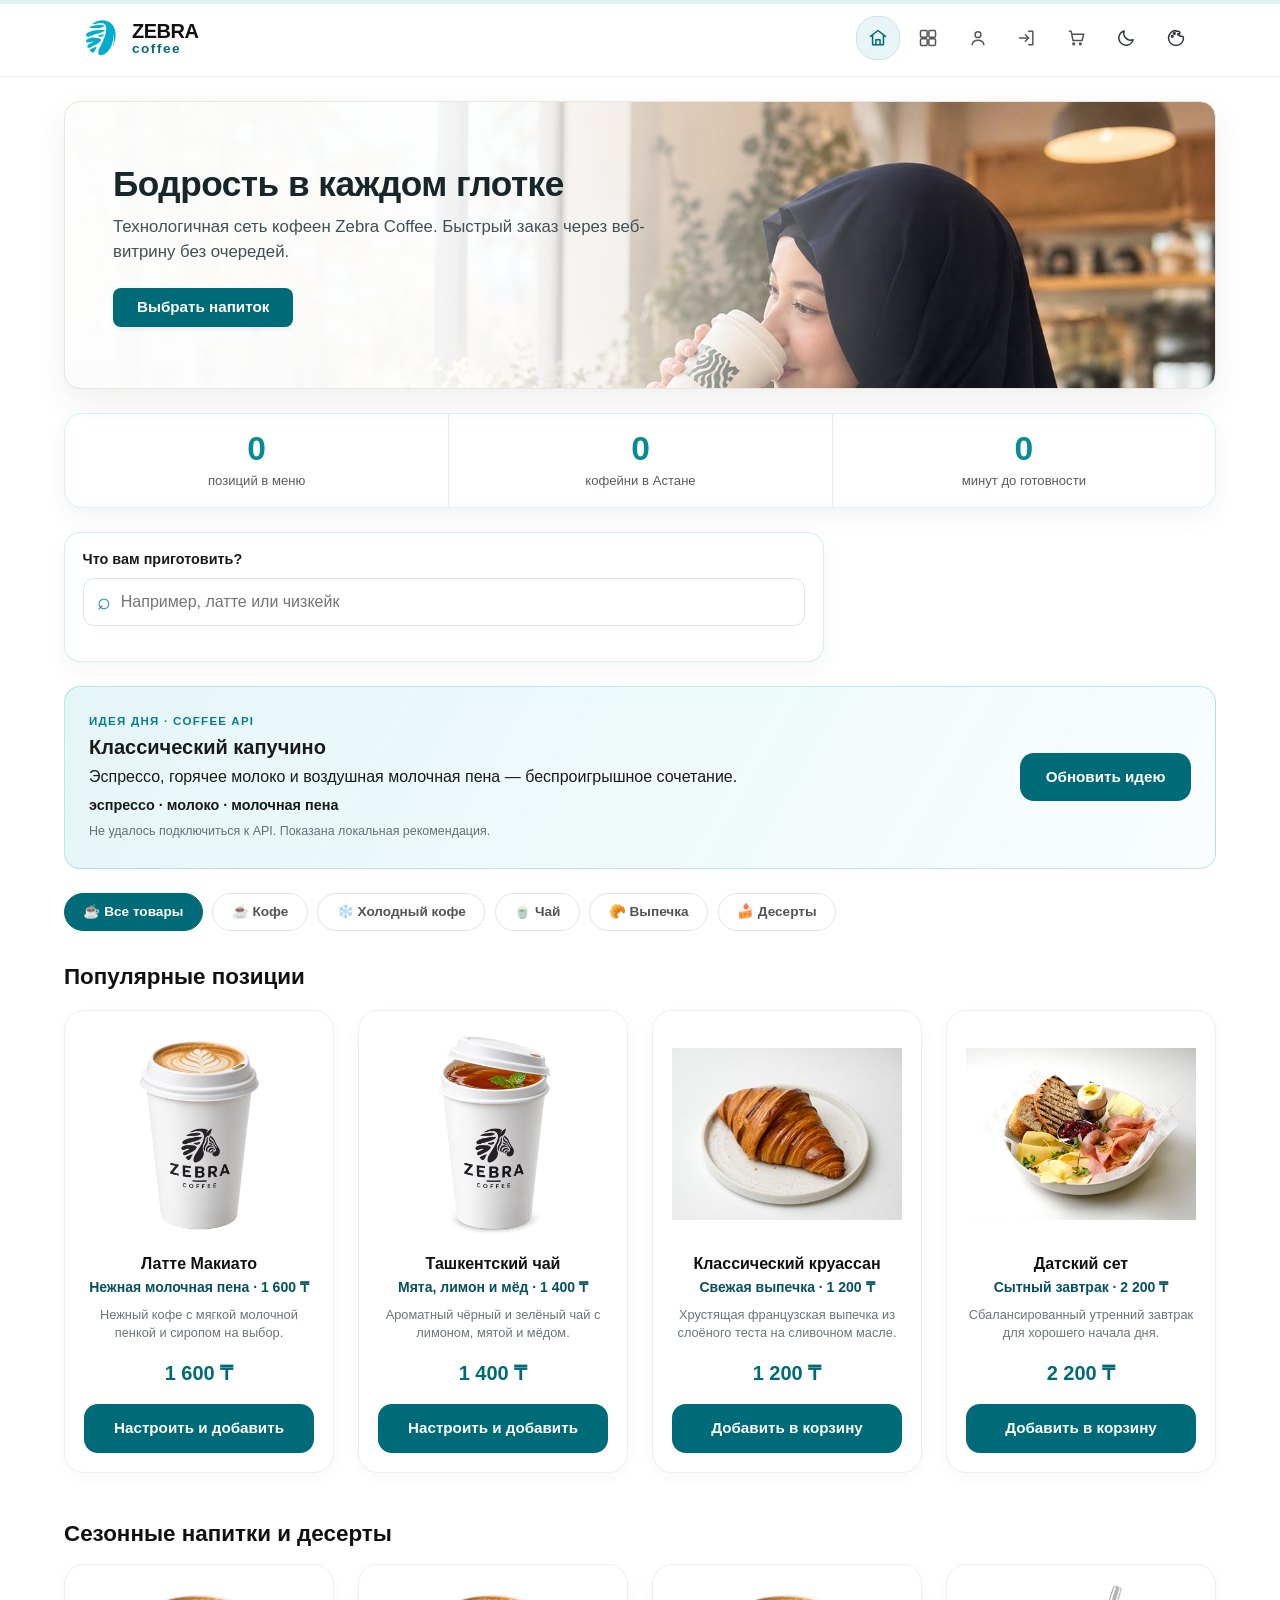
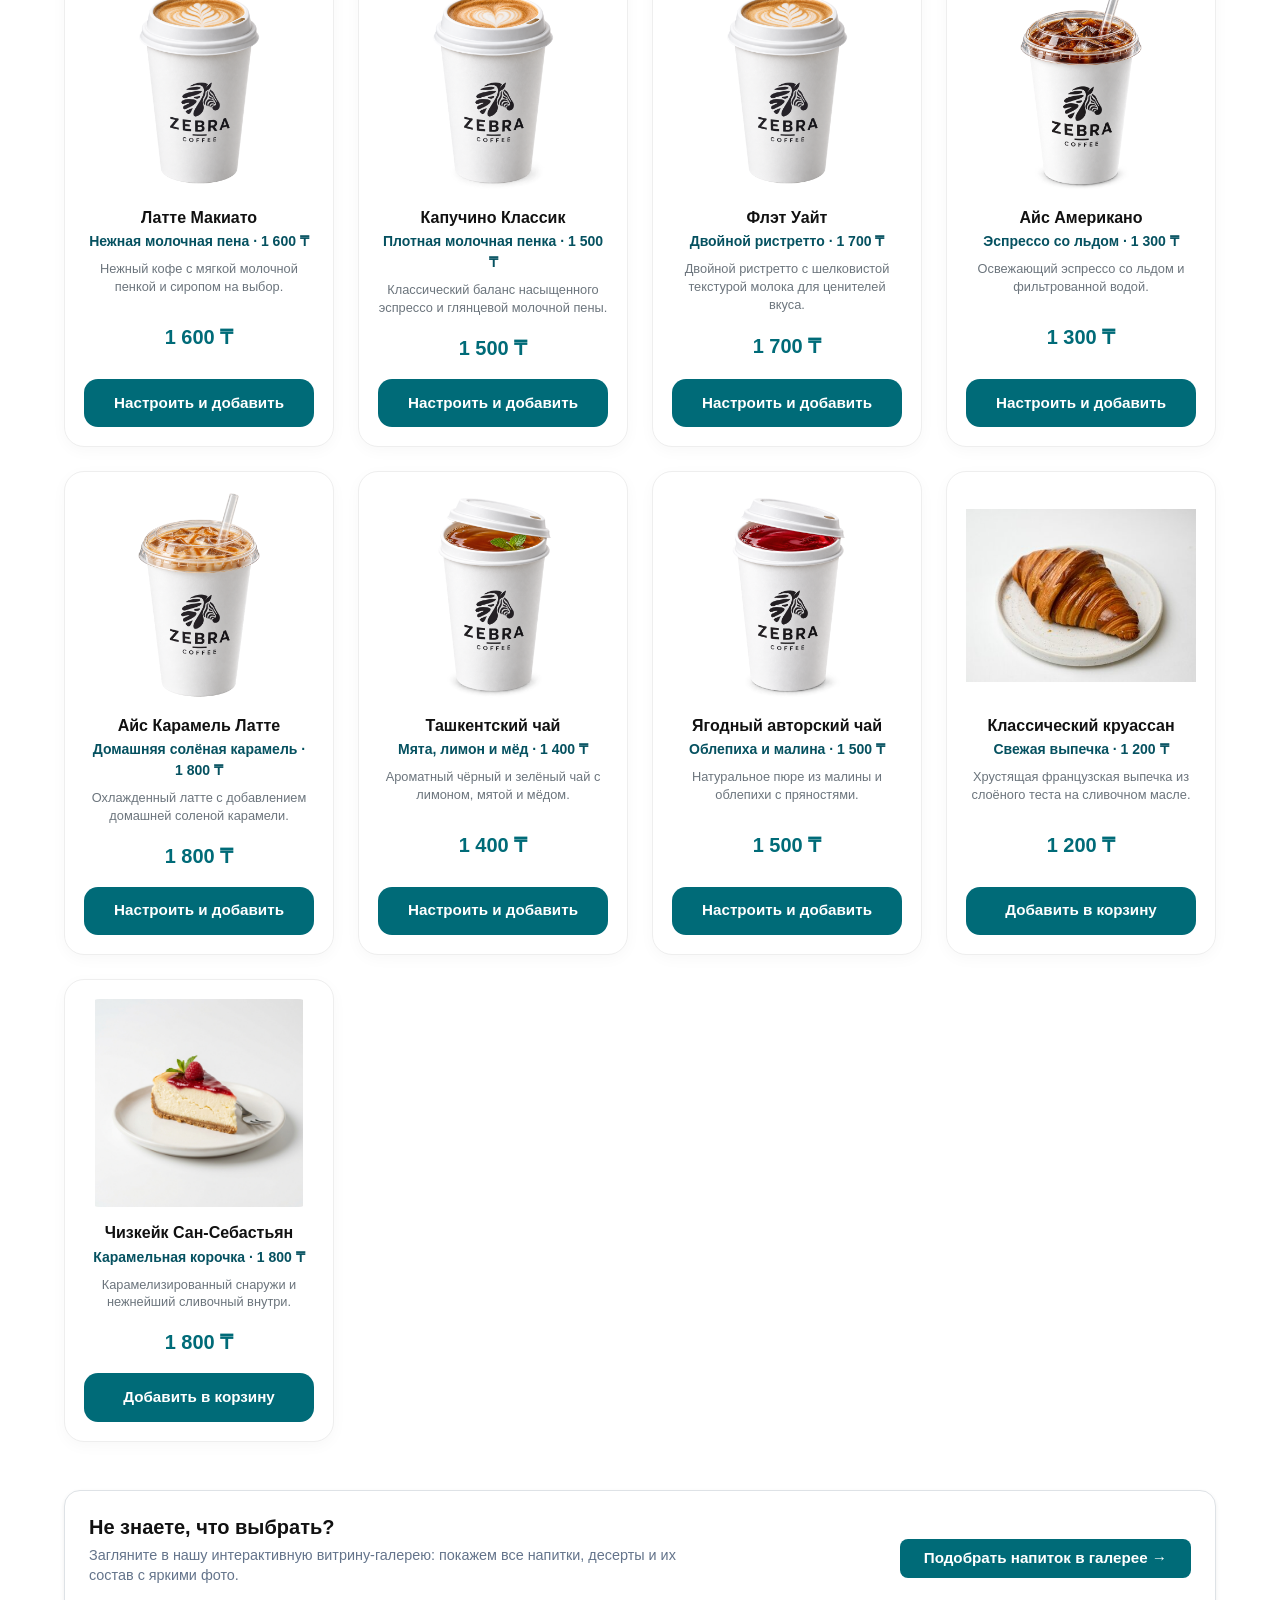
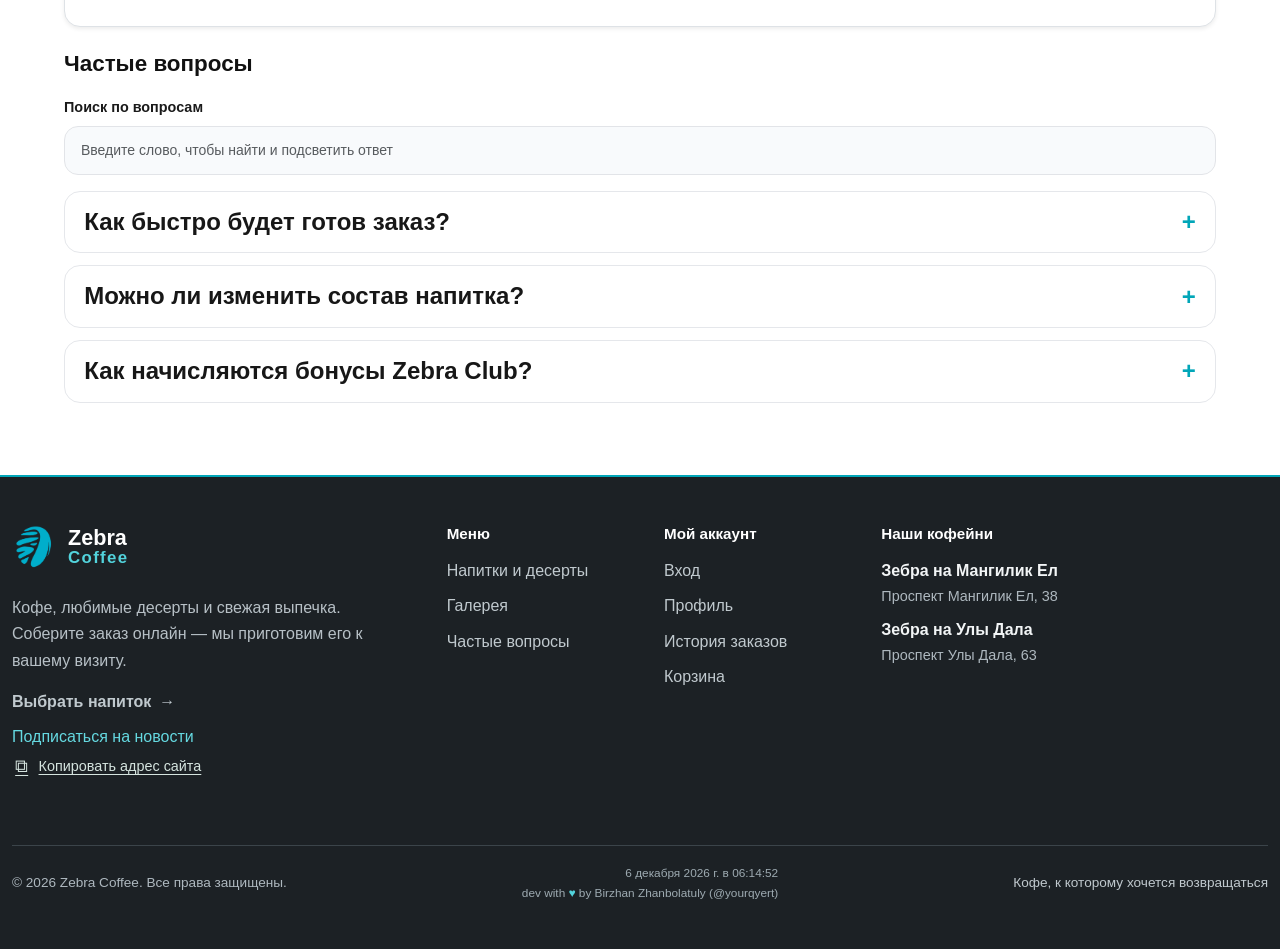
==== commit 788ab2fc: "Add final project requirements features" ====
--- a/index.html
+++ b/index.html
@@ -62,6 +62,17 @@
             <div class="menu-search-control"><span aria-hidden="true">⌕</span><input id="menu-search" type="search" role="combobox" aria-autocomplete="list" aria-expanded="false" placeholder="Например, латте или чизкейк" autocomplete="off" aria-controls="menu-suggestions" aria-describedby="menu-search-status"></div>
             <ul id="menu-suggestions" class="menu-search-suggestions" role="listbox" aria-label="Подсказки меню" hidden></ul>
             <p id="menu-search-status" class="menu-search-status" role="status" aria-live="polite"></p>
+        </section>
+
+        <section class="coffee-api-card mb-4" data-coffee-api aria-labelledby="coffee-api-heading">
+            <div class="coffee-api-copy">
+                <span class="coffee-api-eyebrow">ИДЕЯ ДНЯ · COFFEE API</span>
+                <h3 id="coffee-api-heading" data-api-title>Загружаем кофейную идею…</h3>
+                <p data-api-description>Подбираем вдохновение для следующего заказа.</p>
+                <p class="coffee-api-ingredients" data-api-ingredients></p>
+                <p class="coffee-api-status" data-api-status role="status" aria-live="polite">Загружаем…</p>
+            </div>
+            <button class="btn btn-info text-white fw-bold" type="button" data-api-refresh>Обновить идею</button>
         </section>
 
         <div id="home-product-categories" class="btn-group category-chips flex-wrap gap-2 mb-4" role="group" aria-label="Категории меню" data-category-filters></div>
--- a/assignment4.css
+++ b/assignment4.css
@@ -2297,3 +2297,37 @@
             url("assets/zebra-hero-sip.png") !important;
     }
 }
+#auth-form [data-signup-only][hidden] { display: none !important; }
+
+.auth-mode-switch {
+    display: flex;
+    gap: .5rem;
+    margin: 0 0 1.25rem;
+}
+
+.coffee-api-card {
+    display: flex;
+    align-items: center;
+    justify-content: space-between;
+    gap: 1.25rem;
+    padding: 1.35rem 1.5rem;
+    border: 1px solid rgba(1, 166, 184, .24);
+    border-radius: 1rem;
+    background: linear-gradient(120deg, rgba(1, 166, 184, .1), rgba(1, 166, 184, .025));
+}
+
+.coffee-api-card h3 { margin: .2rem 0 .35rem; font-size: 1.25rem; font-weight: 750; }
+.coffee-api-card p { margin: 0 0 .35rem; }
+.coffee-api-eyebrow { color: #087e8b; font-size: .72rem; font-weight: 800; letter-spacing: .11em; }
+.coffee-api-ingredients { font-size: .9rem; font-weight: 650; }
+.coffee-api-status { color: #637078; font-size: .78rem; }
+.profile-account-details { margin: .75rem auto; overflow-wrap: anywhere; }
+
+html[data-bs-theme="dark"] .coffee-api-card { background: linear-gradient(120deg, rgba(1, 166, 184, .2), rgba(1, 166, 184, .06)); border-color: rgba(1, 166, 184, .4); }
+html[data-bs-theme="dark"] .coffee-api-eyebrow { color: #70d8e2; }
+html[data-bs-theme="dark"] .coffee-api-status { color: #b4c2c5; }
+
+@media (max-width: 575.98px) {
+    .coffee-api-card { align-items: stretch; flex-direction: column; padding: 1rem; }
+    .coffee-api-card .btn { width: 100%; }
+}
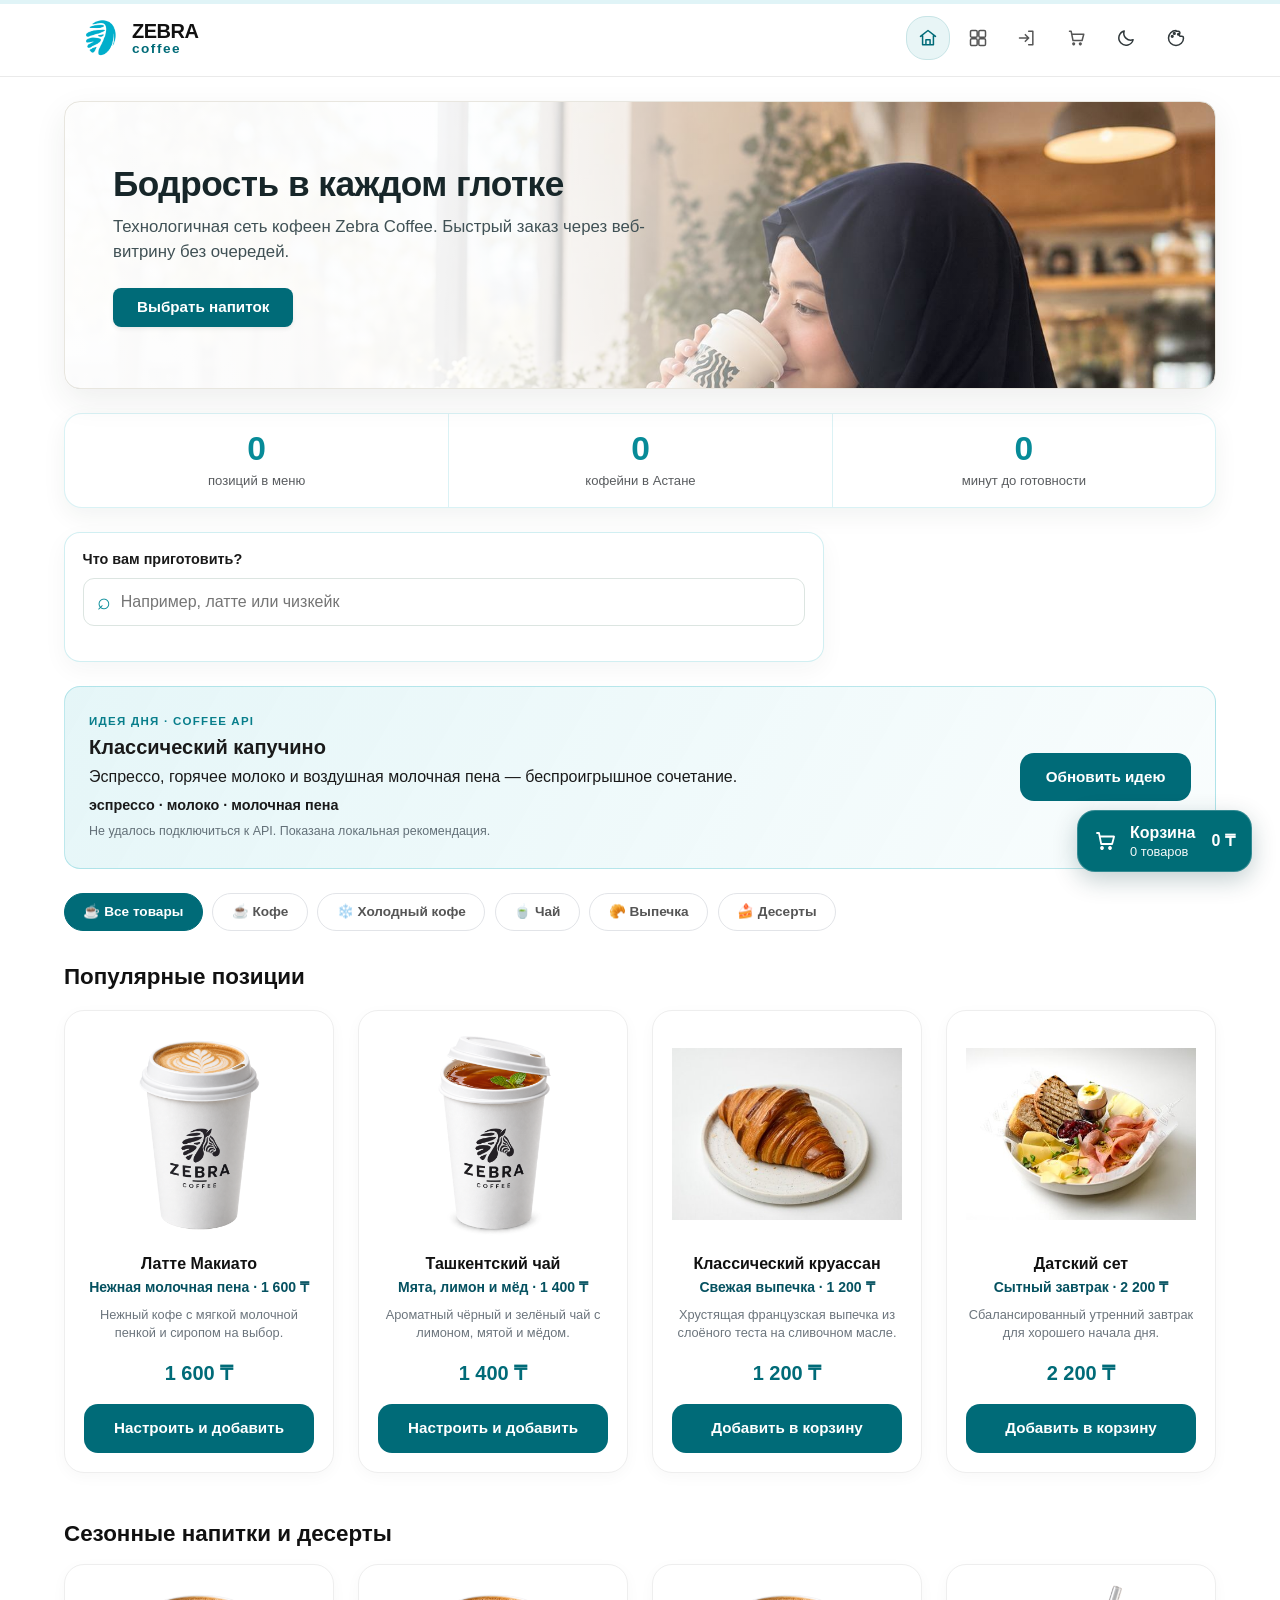
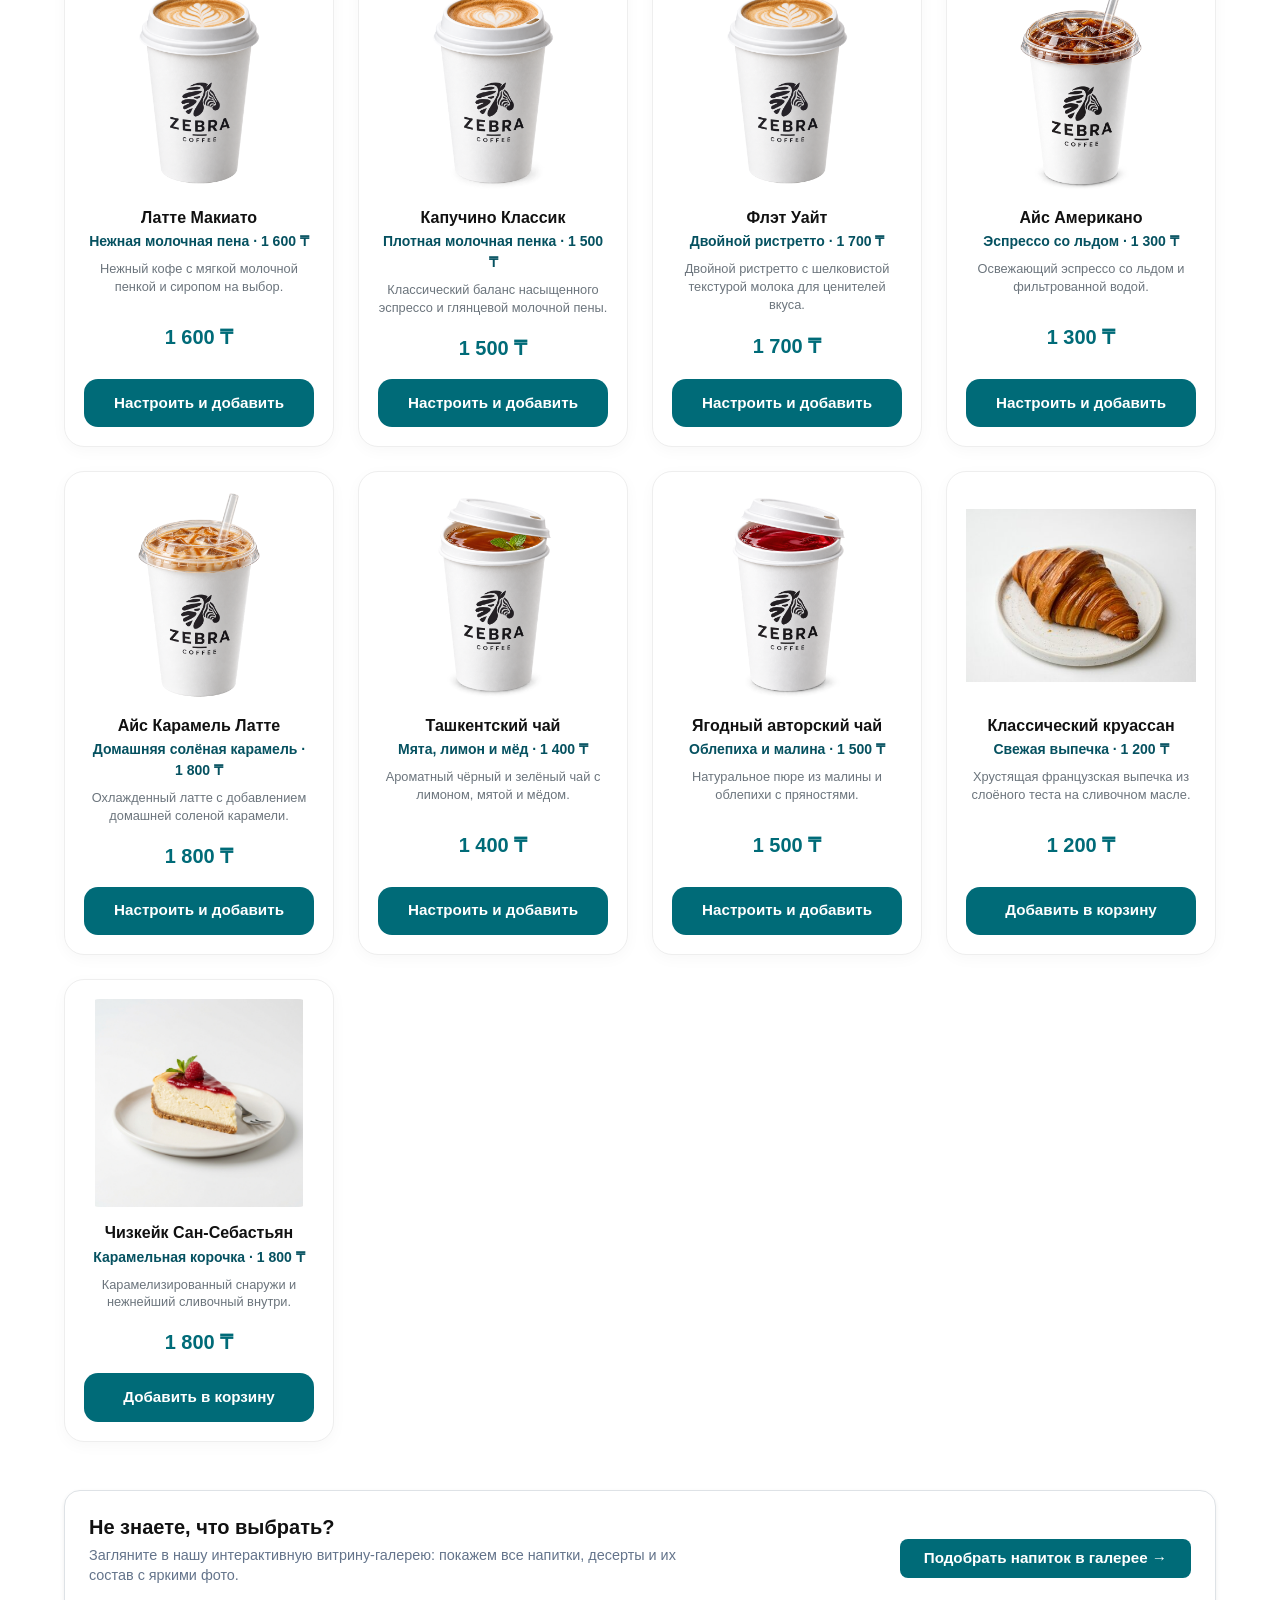
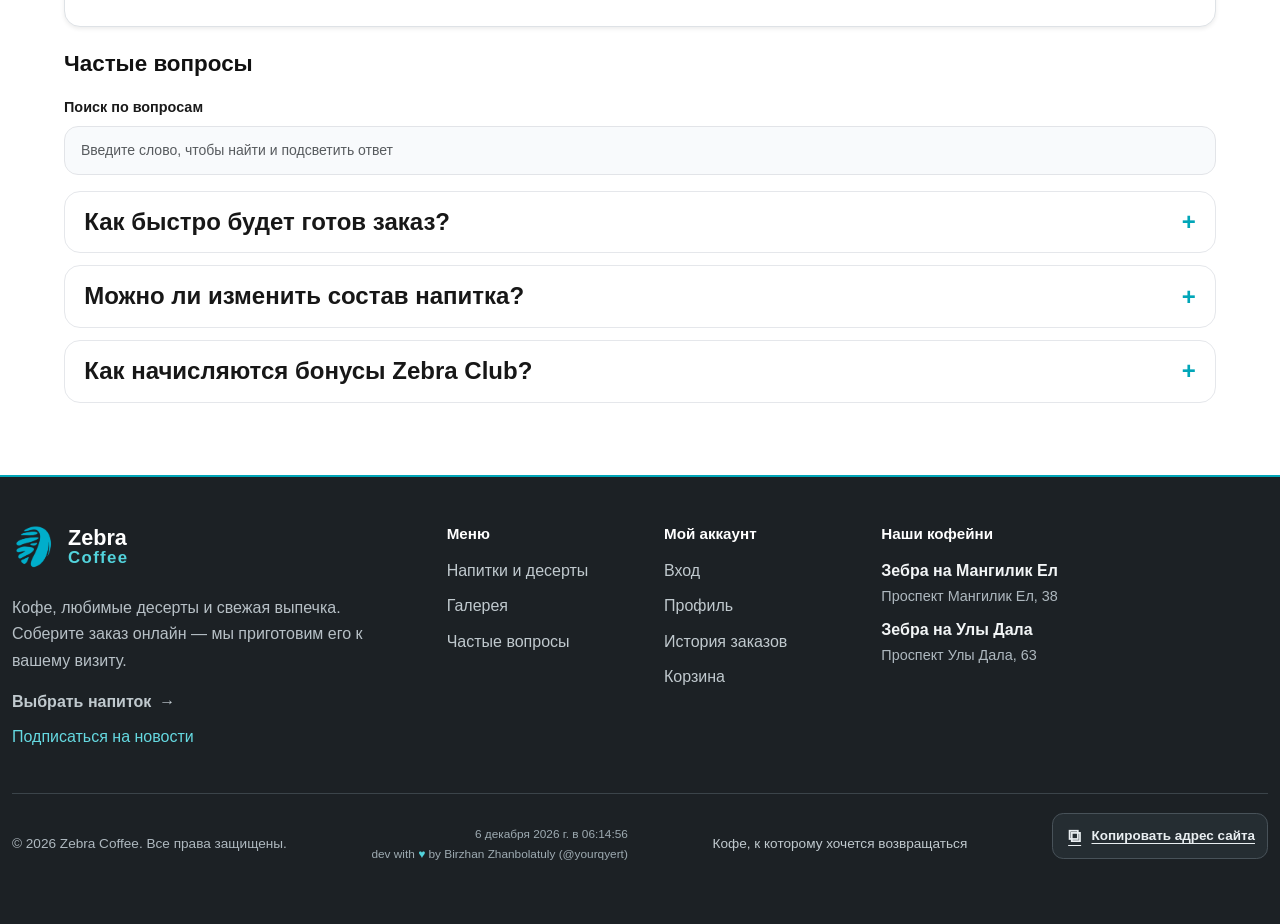
==== commit b1d0e8b3: "Complete Zebra Coffee final project updates" ====
--- a/index.html
+++ b/index.html
@@ -4,14 +4,15 @@
     <meta charset="UTF-8">
     <meta name="viewport" content="width=device-width, initial-scale=1.0">
     <title>Zebra Coffee — Главная</title>
+    <link rel="icon" type="image/png" href="assets/logo.png">
     <link href="https://cdn.jsdelivr.net/npm/bootstrap@5.3.3/dist/css/bootstrap.min.css" rel="stylesheet" integrity="sha384-QWTKZyjpPEjISv5WaRU9OFeRpok6YctnYmDr5pNlyT2bRjXh0JMhjY6hW+ALEwIH" crossorigin="anonymous">
     <link rel="stylesheet" href="additional.css">
-    <link rel="stylesheet" href="assignment4.css?v=20261019-nav-labels-1">
+    <link rel="stylesheet" href="assignment4.css?v=20261118-footer-copy-right-1">
     <link rel="stylesheet" href="jquery-features.css?v=20261102-task6">
-    <script src="assignment4.js?v=20261102-success-close-3"></script>
-    <script src="products.js?v=20261019-gallery-fix-3"></script>
+    <script src="assignment4.js?v=20261118-floating-cart-1"></script>
+    <script src="products.js?v=20261118-email-validation-1"></script>
     <script src="https://code.jquery.com/jquery-4.0.0.min.js"></script>
-    <script src="assignment6.js?v=20261102-success-close-3"></script>
+    <script src="assignment6.js?v=20261118-email-validation-1"></script>
 </head>
 <body>
 
@@ -33,8 +34,8 @@
                 <ul class="navbar-nav d-flex flex-column flex-lg-row gap-1 gap-lg-2 list-unstyled mb-0 align-items-lg-center pt-2 pt-lg-0">
                     <li class="nav-item"><a href="index.html" class="nav-link header-nav-icon-link active" aria-label="Главная"><svg class="header-nav-icon" width="20" height="20" fill="none" stroke="currentColor" stroke-width="1.8" stroke-linecap="round" stroke-linejoin="round" viewBox="0 0 24 24" aria-hidden="true"><path d="m3 10 9-7 9 7M5.5 9v11h13V9M9.5 20v-6h5v6"/></svg><span class="header-nav-label">Главная</span></a></li>
                     <li class="nav-item"><a href="gallery.html" class="nav-link header-nav-icon-link" aria-label="Галерея"><svg class="header-nav-icon" width="20" height="20" fill="none" stroke="currentColor" stroke-width="1.8" stroke-linecap="round" stroke-linejoin="round" viewBox="0 0 24 24" aria-hidden="true"><rect x="3" y="3" width="8" height="8" rx="1.5"/><rect x="13" y="3" width="8" height="8" rx="1.5"/><rect x="3" y="13" width="8" height="8" rx="1.5"/><rect x="13" y="13" width="8" height="8" rx="1.5"/></svg><span class="header-nav-label">Галерея</span></a></li>
-                    <li class="nav-item"><a href="profile.html" class="nav-link header-nav-icon-link" aria-label="Профиль"><svg class="header-nav-icon" width="20" height="20" fill="none" stroke="currentColor" stroke-width="1.8" stroke-linecap="round" stroke-linejoin="round" viewBox="0 0 24 24" aria-hidden="true"><circle cx="12" cy="8" r="3.5"/><path d="M5 20c.6-3.4 3-5.2 7-5.2s6.4 1.8 7 5.2"/></svg><span class="header-nav-label">Профиль</span></a></li>
-                    <li class="nav-item"><a href="component/auth.html" class="nav-link header-nav-icon-link" aria-label="Вход"><svg class="header-nav-icon" width="20" height="20" fill="none" stroke="currentColor" stroke-width="1.8" stroke-linecap="round" stroke-linejoin="round" viewBox="0 0 24 24" aria-hidden="true"><path d="M14 4h5v16h-5M3 12h11m-4-4 4 4-4 4"/></svg><span class="header-nav-label">Вход</span></a></li>
+
+                    <li class="nav-item" data-nav-login-item><a href="component/auth.html?mode=login" class="nav-link header-nav-icon-link" aria-label="Вход"><svg class="header-nav-icon" width="20" height="20" fill="none" stroke="currentColor" stroke-width="1.8" stroke-linecap="round" stroke-linejoin="round" viewBox="0 0 24 24" aria-hidden="true"><path d="M14 4h5v16h-5M3 12h11m-4-4 4 4-4 4"/></svg><span class="header-nav-label">Вход</span></a></li>
                     <li class="nav-item"><a href="profile/cart.html" class="nav-link header-nav-icon-link" aria-label="Корзина"><svg class="header-nav-icon" width="20" height="20" fill="none" stroke="currentColor" stroke-width="1.8" stroke-linecap="round" stroke-linejoin="round" viewBox="0 0 24 24" aria-hidden="true"><path d="M3 4h2l2.2 11h10.9l2-7.5H6M9 19a1 1 0 1 0 0 .01M17 19a1 1 0 1 0 0 .01"/></svg><span class="header-nav-label">Корзина</span></a></li>
                     <li class="nav-item"><button type="button" class="header-theme-toggle" data-theme-toggle aria-label="Включить тёмную тему" aria-pressed="false"><svg data-theme-icon="sun" class="header-nav-icon" width="20" height="20" fill="none" stroke="currentColor" stroke-width="1.8" stroke-linecap="round" stroke-linejoin="round" viewBox="0 0 24 24" aria-hidden="true" hidden><circle cx="12" cy="12" r="4"/><path d="M12 2v2m0 16v2M4.93 4.93l1.42 1.42m11.3 11.3 1.42 1.42M2 12h2m16 0h2M4.93 19.07l1.42-1.42m11.3-11.3 1.42-1.42"/></svg><svg data-theme-icon="moon" class="header-nav-icon" width="20" height="20" fill="none" stroke="currentColor" stroke-width="1.8" stroke-linecap="round" stroke-linejoin="round" viewBox="0 0 24 24" aria-hidden="true"><path d="M20.5 14.2A8.5 8.5 0 0 1 9.8 3.5a8.7 8.7 0 1 0 10.7 10.7Z"/></svg><span class="header-nav-label" data-theme-label>Тема</span></button></li><li class="nav-item"><button type="button" class="header-background-toggle" data-background-random aria-label="Случайно изменить цвет фона" title="Случайно изменить цвет фона"><svg class="header-nav-icon" width="20" height="20" fill="none" stroke="currentColor" stroke-width="1.8" stroke-linecap="round" stroke-linejoin="round" viewBox="0 0 24 24" aria-hidden="true"><path d="M12 3a9 9 0 1 0 9 9c0-1.1-.9-2-2-2h-1.2a1.8 1.8 0 0 1-1.5-2.8A2 2 0 0 0 14.6 4H12Z"/><circle cx="7.5" cy="10" r="1"/><circle cx="10" cy="6.5" r="1"/><circle cx="15" cy="7.5" r="1"/></svg><span class="header-nav-label">Фон</span></button></li>
                 </ul>
@@ -42,7 +43,7 @@
         </div>
     </header>
 
-    
+
 
     <main class="main-content container py-4 px-3 px-md-4 flex-grow-1">
         <section class="hero-banner p-4 p-md-5 mb-4 rounded-4 shadow-sm">
@@ -123,8 +124,6 @@
                 <p class="site-footer-description">Кофе, любимые десерты и свежая выпечка. Соберите заказ онлайн — мы приготовим его к вашему визиту.</p>
                 <a class="site-footer-cta" href="index.html#featured-products">Выбрать напиток <span aria-hidden="true">→</span></a>
                 <button class="site-footer-cta site-footer-subscribe" type="button" data-open-subscription>Подписаться на новости</button>
-                <button class="site-footer-copy-url" type="button" data-copy-site-url title="Скопировать адрес сайта" aria-label="Скопировать адрес сайта"><span class="site-copy-icon" data-copy-icon aria-hidden="true">⧉</span><span data-copy-label>Копировать адрес сайта</span></button>
-                <span class="site-footer-copy-status" data-copy-site-status role="status" aria-live="polite"></span>
             </div>
 
             <nav class="col-6 col-lg-2" aria-label="Разделы меню">
@@ -139,7 +138,7 @@
             <nav class="col-6 col-lg-2" aria-label="Личный кабинет">
                 <h2 class="site-footer-heading">Мой аккаунт</h2>
                 <ul class="site-footer-links">
-                    <li><a href="component/auth.html">Вход</a></li>
+                    <li><a href="component/auth.html?mode=login">Вход</a></li>
                     <li><a href="profile.html">Профиль</a></li>
                     <li><a href="profile/order-history.html">История заказов</a></li>
                     <li><a href="profile/cart.html">Корзина</a></li>
@@ -169,6 +168,10 @@
             <p>&copy; <span data-footer-year>2026</span> Zebra Coffee. Все права защищены.</p>
             <span class="site-footer-meta"><time data-current-time aria-live="off">Обновляем дату и время…</time><span>dev with <span class="site-footer-heart" aria-hidden="true">♥</span> by Birzhan Zhanbolatuly (@yourqyert)</span></span>
             <a href="index.html">Кофе, к которому хочется возвращаться</a>
+            <div class="site-footer-copy-actions">
+                <button class="site-footer-copy-url" type="button" data-copy-site-url title="Скопировать адрес сайта" aria-label="Скопировать адрес сайта"><span class="site-copy-icon" data-copy-icon aria-hidden="true">⧉</span><span data-copy-label>Копировать адрес сайта</span></button>
+                <span class="site-footer-copy-status" data-copy-site-status role="status" aria-live="polite"></span>
+            </div>
         </div>
     </div>
 </footer>
--- a/assignment4.css
+++ b/assignment4.css
@@ -65,6 +65,10 @@
 
 .auth-form-message.is-success {
     color: #087f5b;
+}
+
+.auth-form-message.is-info {
+    color: #075b65;
 }
 
 .cart-product-thumb,
@@ -344,6 +348,10 @@
     color: #52d3a9;
 }
 
+html[data-bs-theme="dark"] .auth-form-message.is-info {
+    color: #7be1ea;
+}
+
 html[data-bs-theme="dark"] .order-history-total,
 html[data-bs-theme="dark"] .order-history-line-total {
     color: #52d3dc;
@@ -382,7 +390,7 @@
     color: var(--bs-body-color);
 }
 
-html[data-bs-theme="light"] a:not(.btn):not(.nav-link):not(.logo) {
+html[data-bs-theme="light"] a:not(.btn):not(.nav-link):not(.logo):not([data-floating-cart]) {
     color: #006b78;
 }
 
@@ -610,6 +618,49 @@
     color: #9eabb2;
     font-size: 0.74rem;
     line-height: 1.4;
+    text-align: right;
+}
+
+#main-footer.site-footer .site-footer-copy-actions {
+    display: grid;
+    justify-items: end;
+    gap: 0.3rem;
+    flex: 0 0 auto;
+}
+
+#main-footer.site-footer .site-footer-copy-url {
+    display: inline-flex;
+    align-items: center;
+    gap: 0.45rem;
+    padding: 0.55rem 0.75rem;
+    border: 1px solid #485259;
+    border-radius: 0.7rem;
+    background: #252d32;
+    color: #e9eef1;
+    font: inherit;
+    font-size: 0.84rem;
+    font-weight: 650;
+    cursor: pointer;
+    transition: border-color 160ms ease, background-color 160ms ease, color 160ms ease, transform 160ms ease;
+}
+
+#main-footer.site-footer .site-footer-copy-url:hover,
+#main-footer.site-footer .site-footer-copy-url:focus-visible {
+    border-color: #65d9e1;
+    background: #303b40;
+    color: #fff;
+    transform: translateY(-1px);
+}
+
+#main-footer.site-footer .site-footer-copy-url:focus-visible {
+    outline: 3px solid #65d9e1;
+    outline-offset: 3px;
+}
+
+#main-footer.site-footer .site-footer-copy-status {
+    min-height: 1em;
+    color: #8ce3be;
+    font-size: 0.75rem;
     text-align: right;
 }
 
@@ -724,6 +775,10 @@
         flex-direction: column;
         gap: 0.4rem;
         margin-top: 2rem;
+    }
+
+    #main-footer.site-footer .site-footer-copy-actions {
+        align-self: flex-end;
     }
 
     #main-footer.site-footer .site-footer-bottom a {
@@ -2305,6 +2360,36 @@
     margin: 0 0 1.25rem;
 }
 
+.auth-demo-login {
+    margin: 0 0 1.1rem;
+    padding: .8rem .9rem;
+    border: 1px solid #b9e4e8;
+    border-radius: .85rem;
+    color: #174b52;
+    background: #effbfc;
+    font-size: .875rem;
+}
+
+.auth-demo-login[hidden] {
+    display: none !important;
+}
+
+.auth-demo-login code {
+    color: #075b65;
+    font-weight: 700;
+    user-select: all;
+}
+
+html[data-bs-theme="dark"] .auth-demo-login {
+    border-color: #31565a;
+    color: #e0f5f6;
+    background: #1b2c30;
+}
+
+html[data-bs-theme="dark"] .auth-demo-login code {
+    color: #7be1ea;
+}
+
 .coffee-api-card {
     display: flex;
     align-items: center;
@@ -2331,3 +2416,77 @@
     .coffee-api-card { align-items: stretch; flex-direction: column; padding: 1rem; }
     .coffee-api-card .btn { width: 100%; }
 }
+[data-floating-cart] {
+    position: fixed;
+    right: clamp(14px, 2.2vw, 30px);
+    bottom: clamp(14px, 2.2vw, 30px);
+    z-index: 1040;
+    display: inline-flex;
+    align-items: center;
+    gap: 12px;
+    max-width: calc(100vw - 28px);
+    padding: 12px 16px;
+    border: 1px solid rgba(255, 255, 255, 0.2);
+    border-radius: 18px;
+    background: #006d77;
+    color: #fff !important;
+    box-shadow: 0 8px 24px rgba(0, 54, 60, 0.24);
+    text-decoration: none;
+    transition: transform 180ms ease, box-shadow 180ms ease, background-color 180ms ease;
+}
+
+[data-floating-cart]:hover,
+[data-floating-cart]:focus-visible {
+    transform: translateY(-3px);
+    background: #005c64;
+    color: #fff !important;
+    box-shadow: 0 12px 28px rgba(0, 54, 60, 0.3);
+}
+
+[data-floating-cart]:focus-visible {
+    outline: 3px solid #62d9e4;
+    outline-offset: 3px;
+}
+
+.floating-cart-icon {
+    flex: 0 0 auto;
+    color: #fff;
+}
+
+.floating-cart-copy {
+    display: grid;
+    gap: 1px;
+    line-height: 1.2;
+}
+
+.floating-cart-title {
+    color: #fff;
+    font-weight: 700;
+}
+
+.floating-cart-count {
+    color: #fff;
+    font-size: 0.8rem;
+    opacity: 0.96;
+}
+
+.floating-cart-total {
+    color: #fff;
+    margin-left: 4px;
+    white-space: nowrap;
+}
+
+@media (max-width: 575.98px) {
+    [data-floating-cart] {
+        right: 12px;
+        bottom: 12px;
+        gap: 9px;
+        padding: 10px 13px;
+        border-radius: 15px;
+    }
+
+    .floating-cart-icon {
+        width: 21px;
+        height: 21px;
+    }
+}
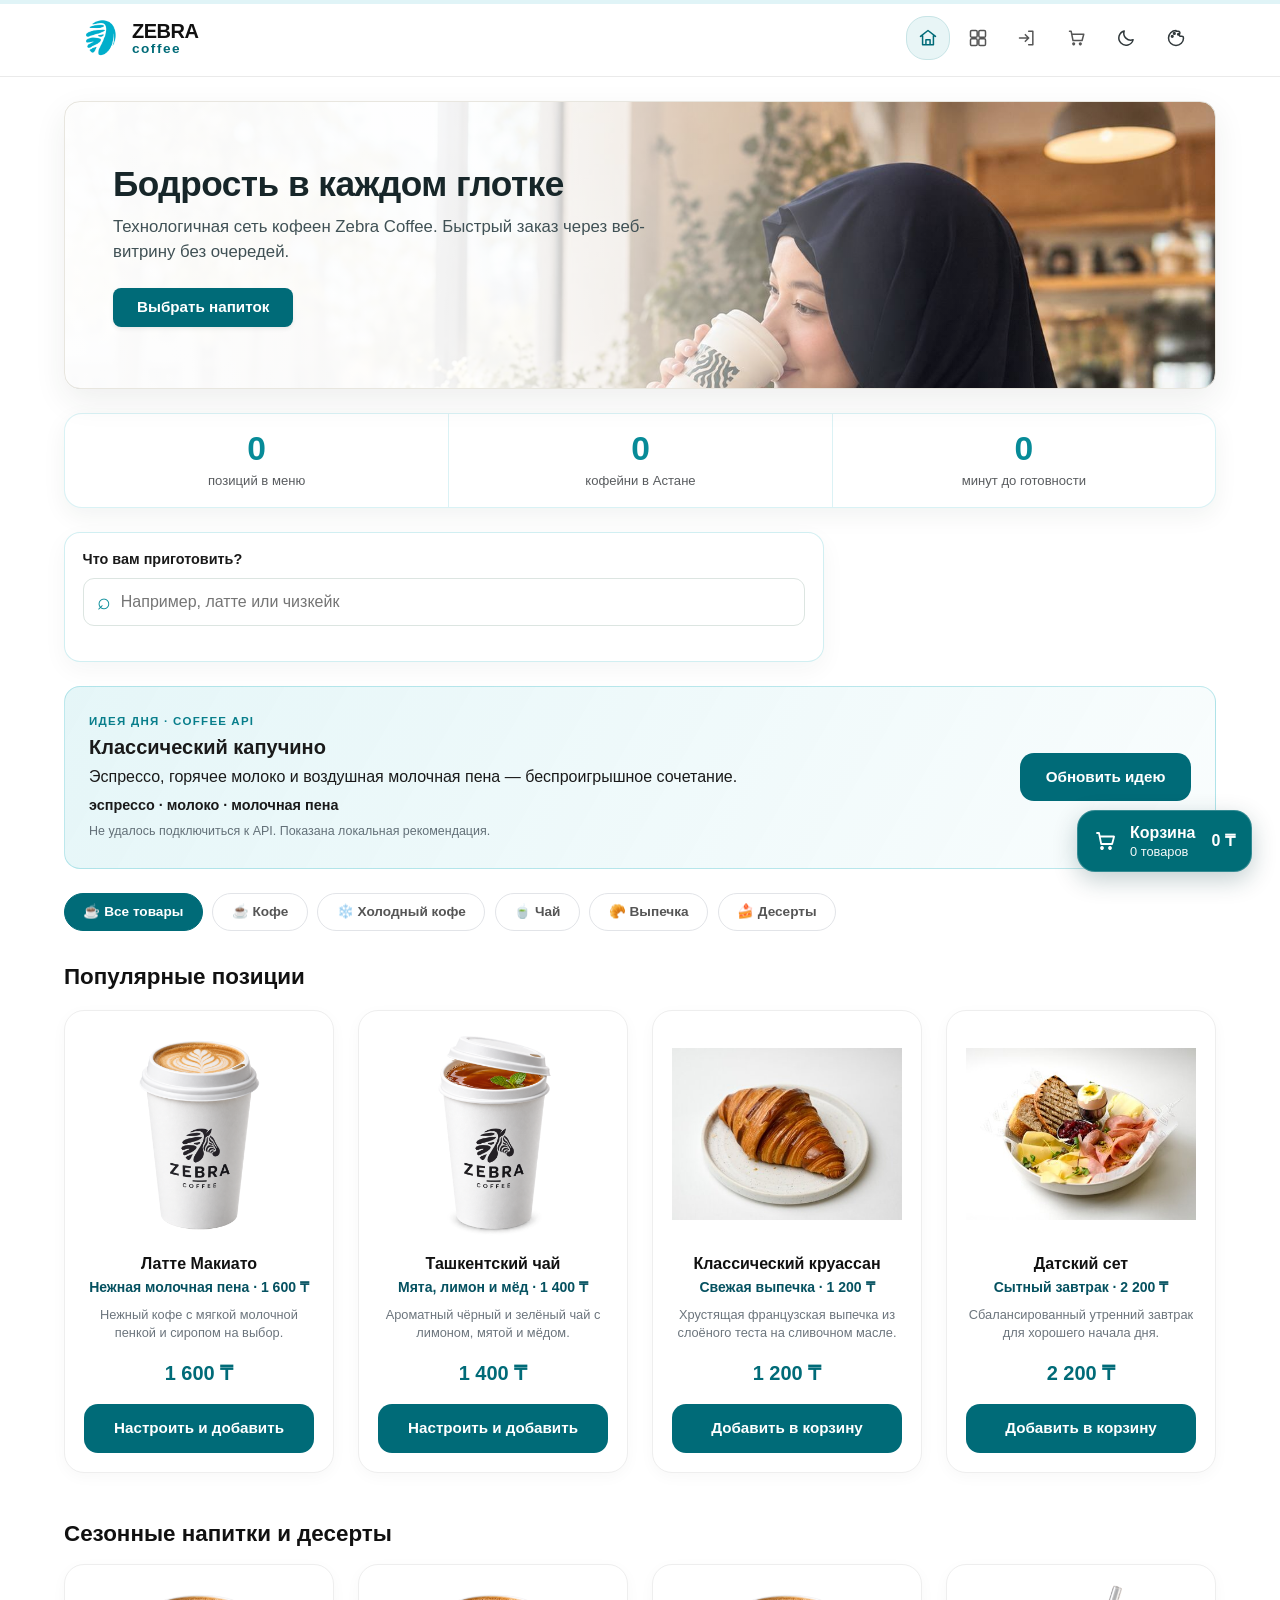
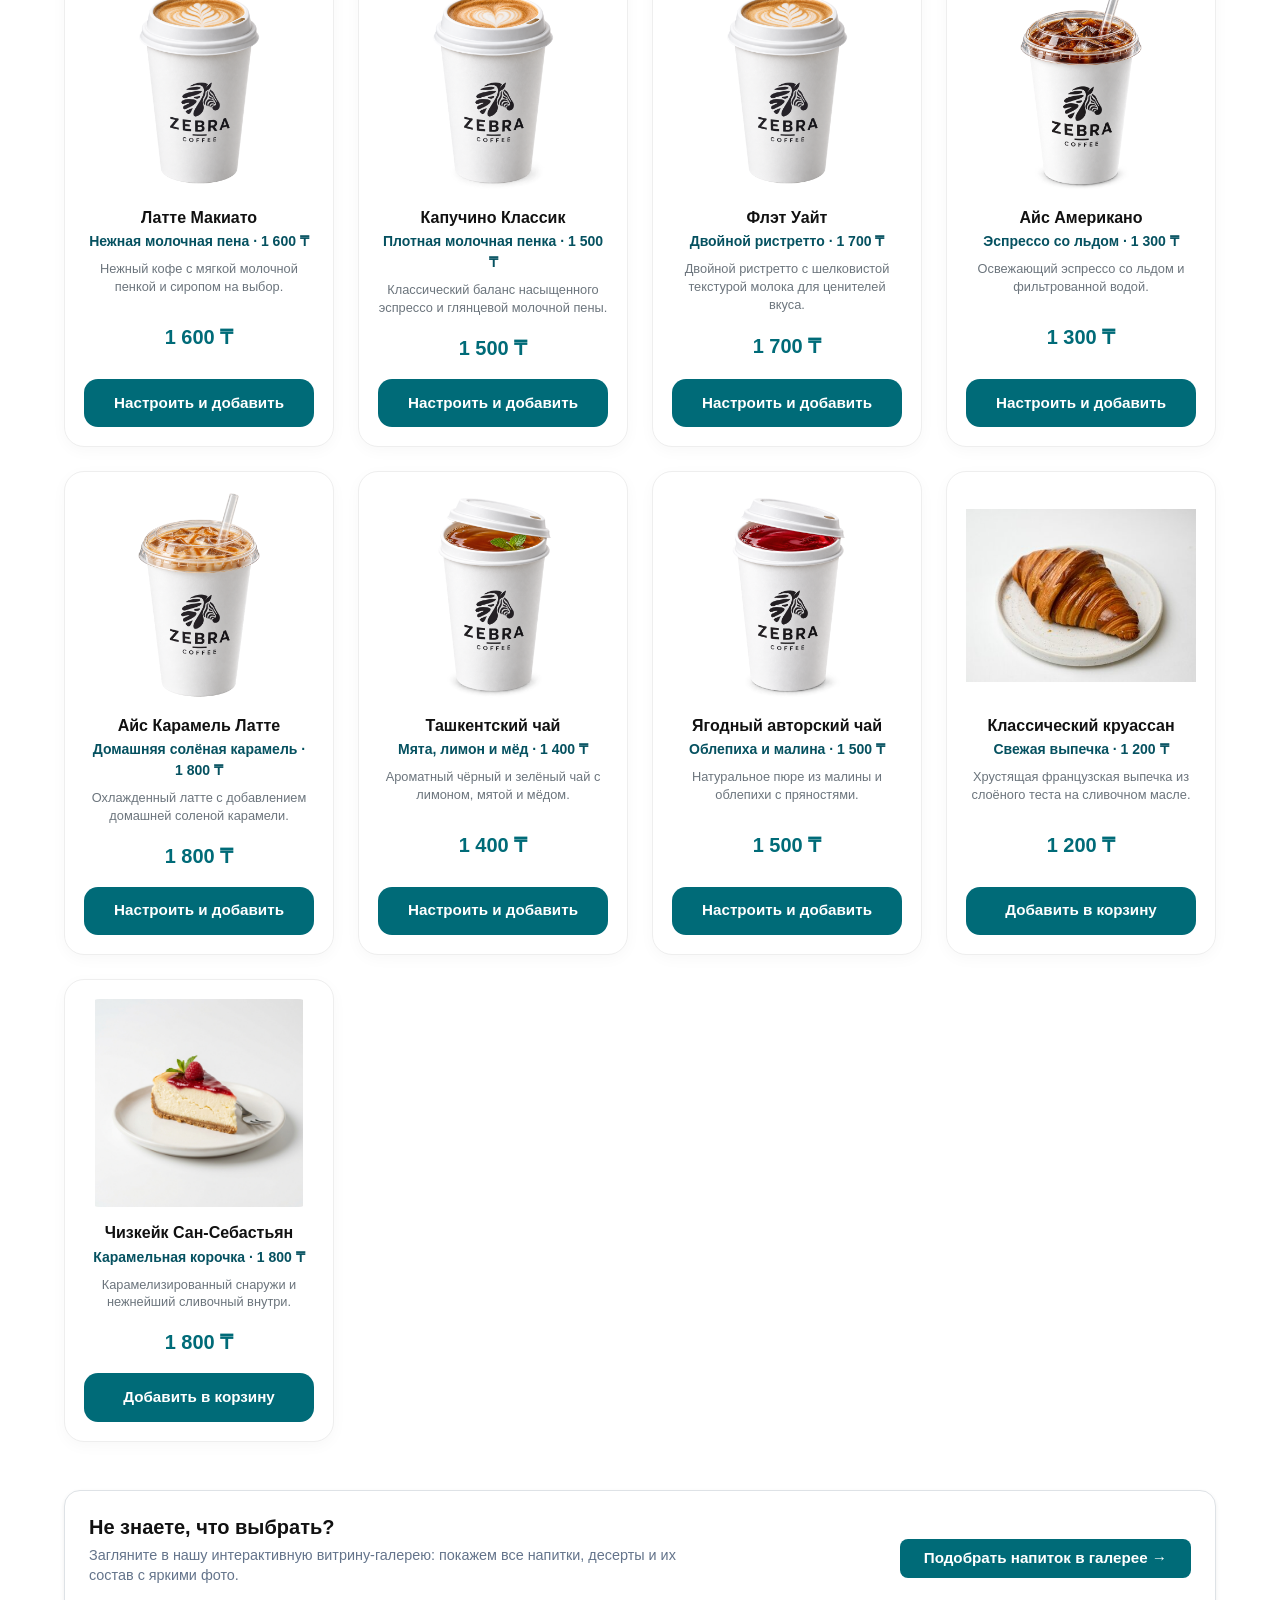
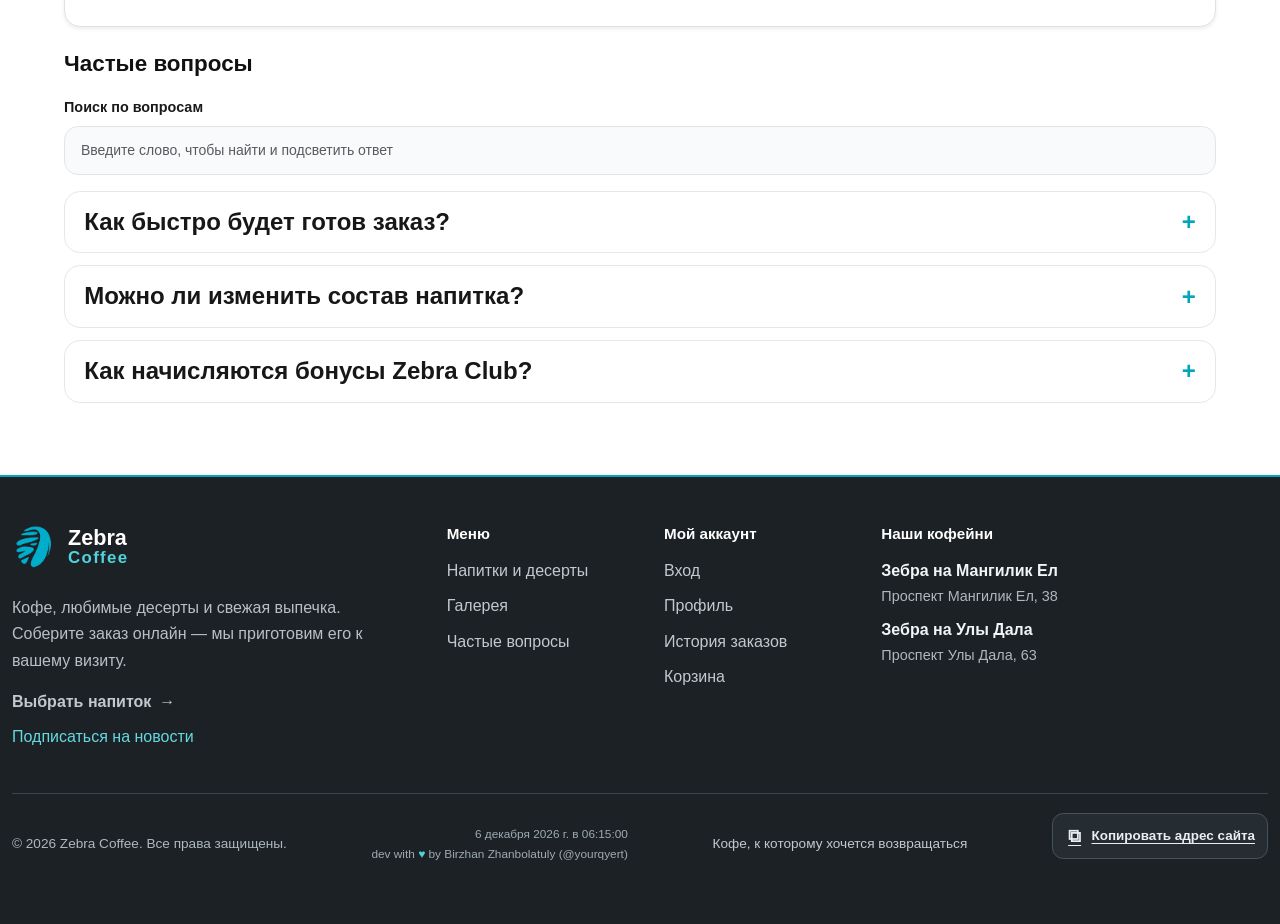
==== commit 4f3bfa1f: "Show footer actions across all pages" ====
--- a/index.html
+++ b/index.html
@@ -9,10 +9,10 @@
     <link rel="stylesheet" href="additional.css">
     <link rel="stylesheet" href="assignment4.css?v=20261118-footer-copy-right-1">
     <link rel="stylesheet" href="jquery-features.css?v=20261102-task6">
-    <script src="assignment4.js?v=20261118-floating-cart-1"></script>
+    <script src="assignment4.js?v=20261119-footer-tools-1"></script>
     <script src="products.js?v=20261118-email-validation-1"></script>
     <script src="https://code.jquery.com/jquery-4.0.0.min.js"></script>
-    <script src="assignment6.js?v=20261118-email-validation-1"></script>
+    <script src="assignment6.js?v=20261119-footer-tools-1"></script>
 </head>
 <body>
 
